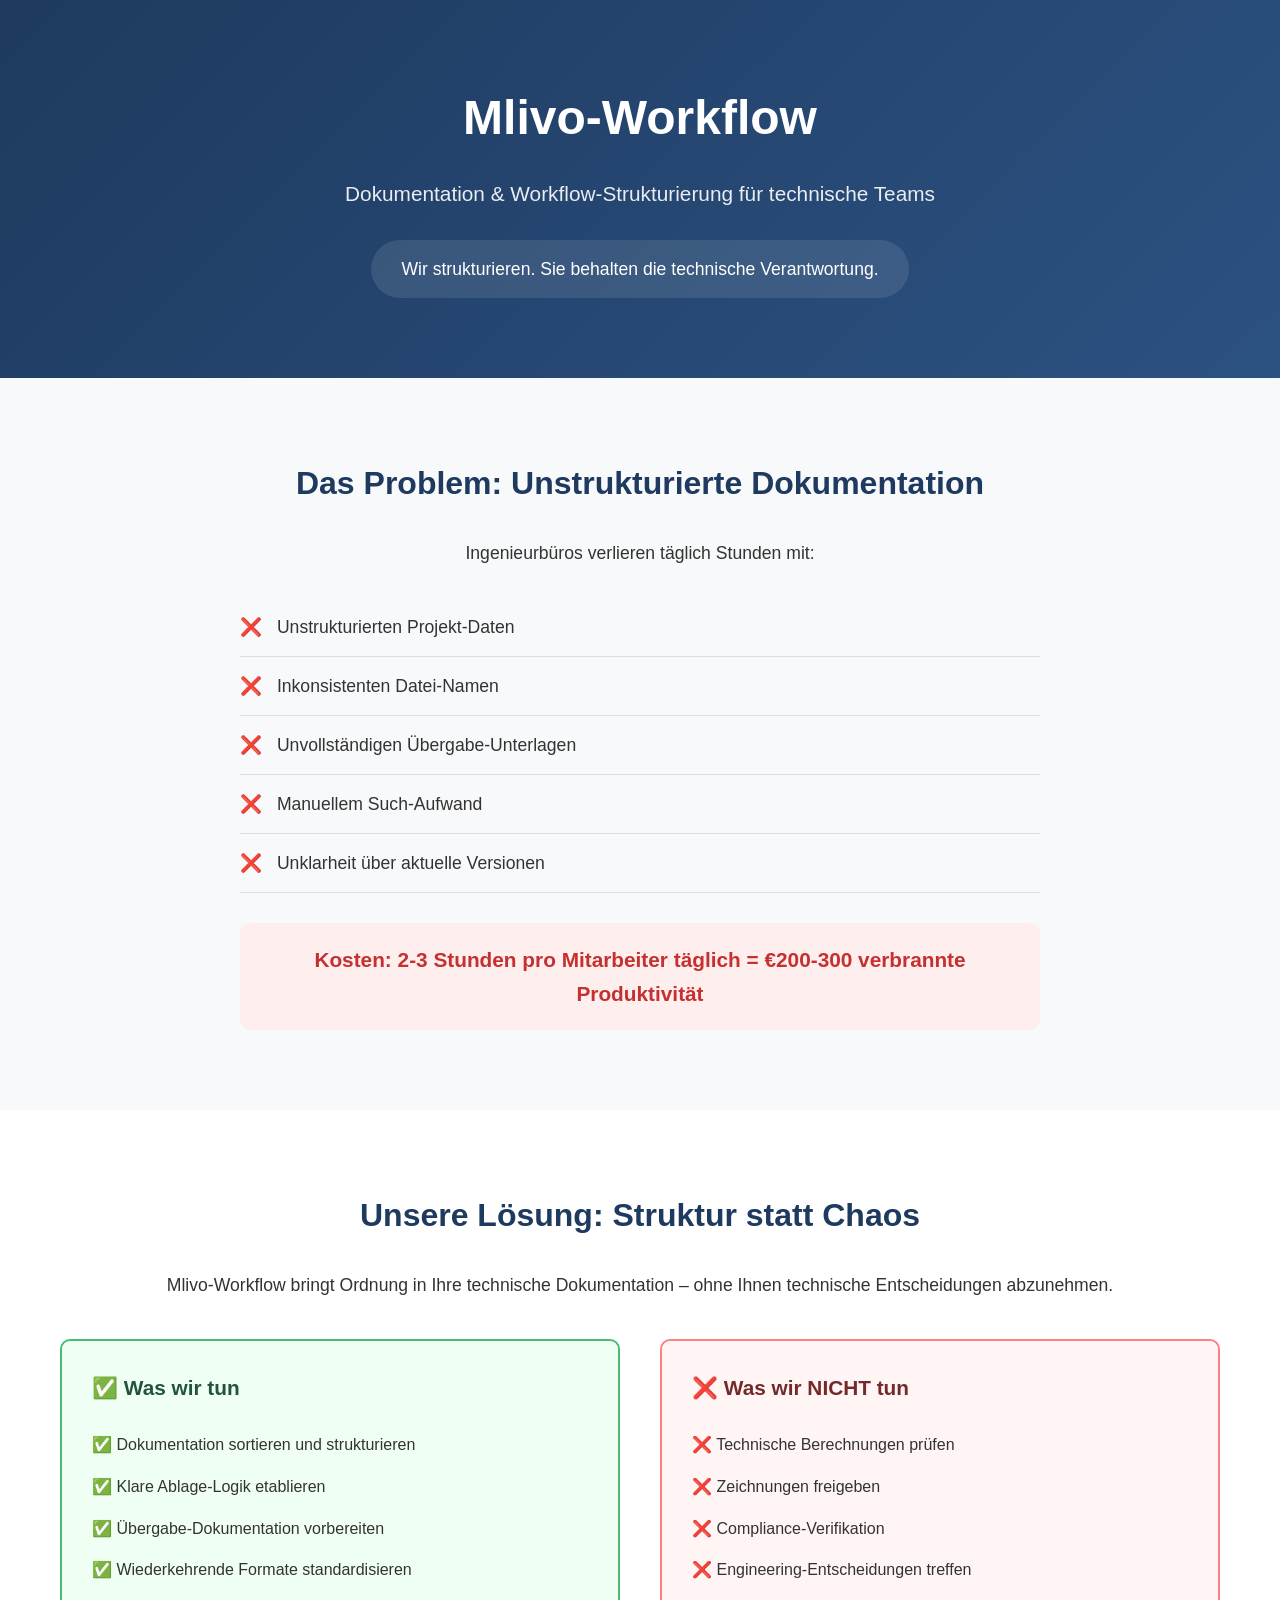
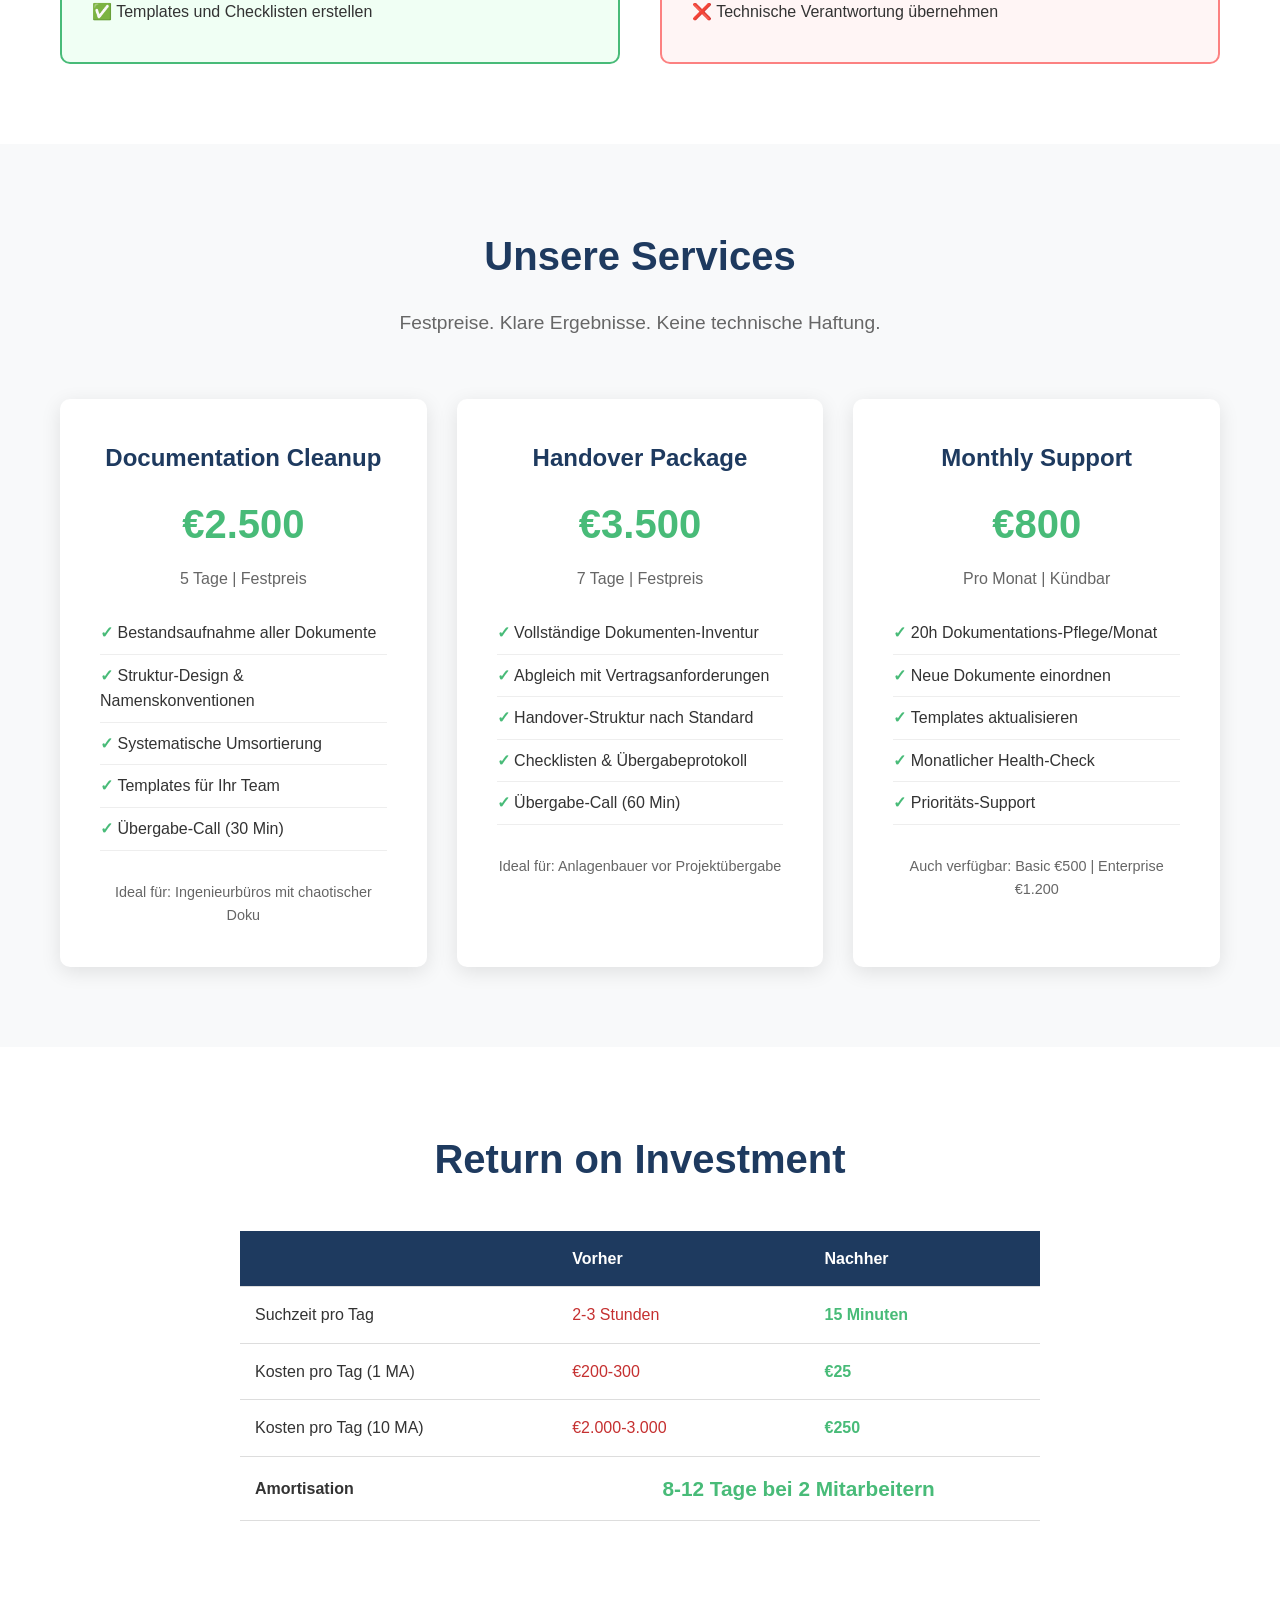
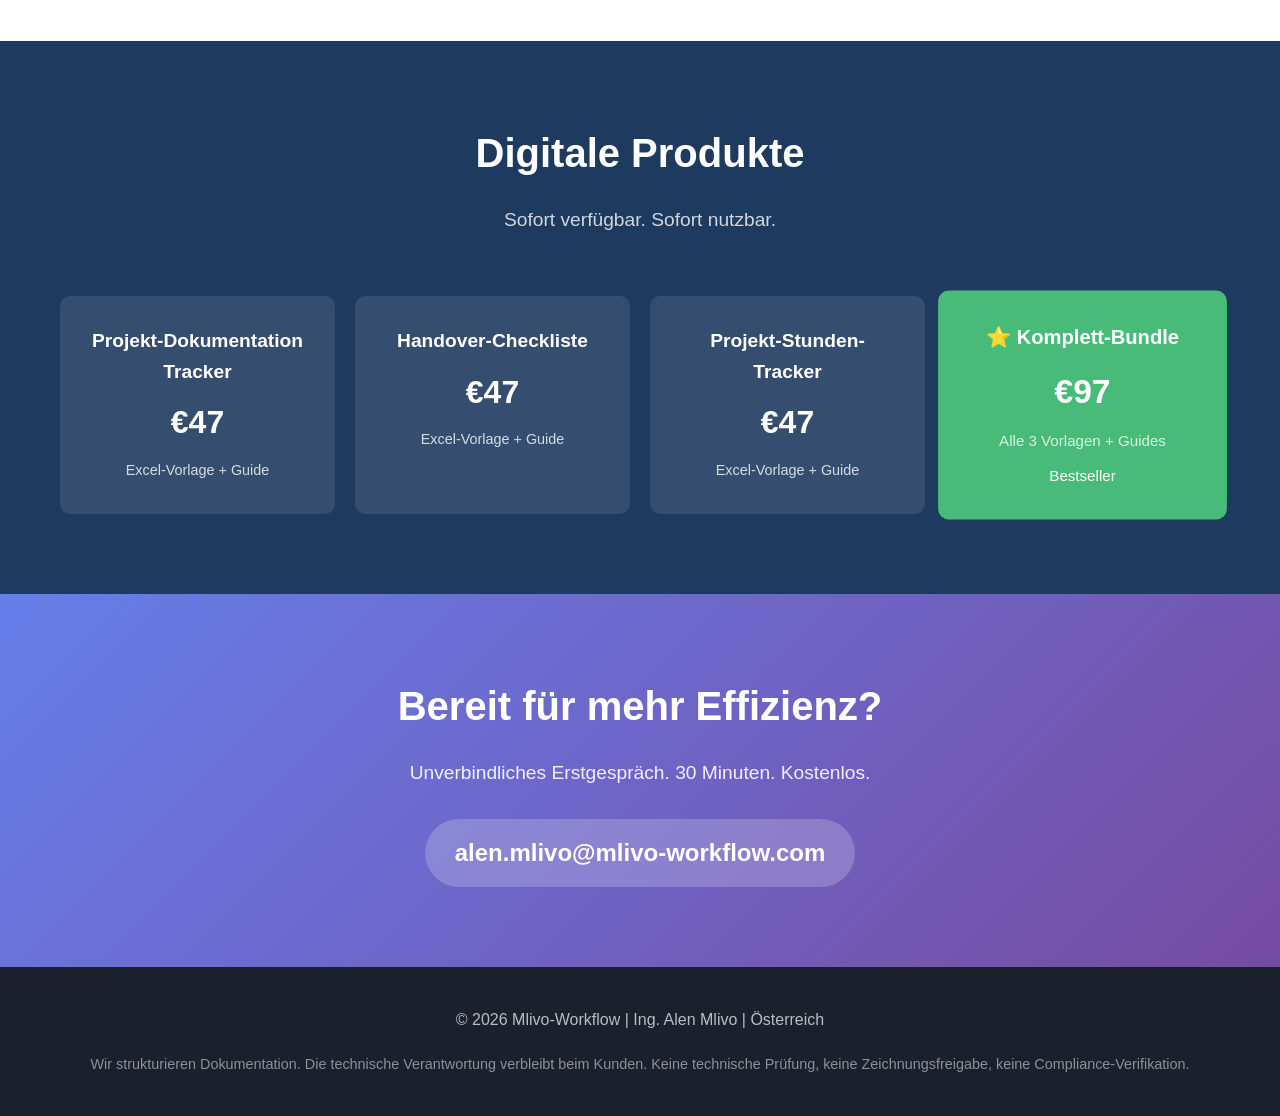
==== index.html @ 6673369b "Neue Website mit korrekter Positionierung - Dokumentation & Workflow-Strukturierung" ====
<!DOCTYPE html>
<html lang="de">
<head>
    <meta charset="UTF-8">
    <meta name="viewport" content="width=device-width, initial-scale=1.0">
    <title>Mlivo-Workflow | Dokumentation & Workflow-Strukturierung für technische Teams</title>
    <meta name="description" content="Wir bringen Ordnung in unstrukturierte Engineering-Prozesse. Dokumentation Cleanup, Handover Packages, Monthly Support. Festpreise, keine technische Haftung.">
    <style>
        * { margin: 0; padding: 0; box-sizing: border-box; }
        body { font-family: 'Segoe UI', Tahoma, Geneva, Verdana, sans-serif; line-height: 1.6; color: #333; }
        .container { max-width: 1200px; margin: 0 auto; padding: 0 20px; }
        
        /* Header */
        header { background: linear-gradient(135deg, #1e3a5f 0%, #2c5282 100%); color: white; padding: 80px 0; text-align: center; }
        header h1 { font-size: 3rem; margin-bottom: 20px; }
        header .subtitle { font-size: 1.3rem; opacity: 0.9; margin-bottom: 30px; }
        header .tagline { font-size: 1.1rem; background: rgba(255,255,255,0.1); display: inline-block; padding: 15px 30px; border-radius: 50px; }
        
        /* Sections */
        section { padding: 80px 0; }
        .section-title { font-size: 2.5rem; text-align: center; margin-bottom: 20px; color: #1e3a5f; }
        .section-subtitle { text-align: center; font-size: 1.2rem; color: #666; margin-bottom: 60px; }
        
        /* Problem */
        .problem { background: #f8f9fa; }
        .problem-content { max-width: 800px; margin: 0 auto; }
        .problem h2 { font-size: 2rem; color: #1e3a5f; margin-bottom: 30px; text-align: center; }
        .problem ul { list-style: none; margin: 30px 0; }
        .problem li { padding: 15px 0; border-bottom: 1px solid #ddd; font-size: 1.1rem; }
        .problem li:before { content: "❌ "; margin-right: 10px; }
        .problem .cost { background: #fee; padding: 20px; border-radius: 10px; margin-top: 30px; text-align: center; }
        .problem .cost strong { color: #c53030; font-size: 1.3rem; }
        
        /* Solution */
        .solution { background: white; }
        .solution h2 { font-size: 2rem; color: #1e3a5f; margin-bottom: 30px; text-align: center; }
        .solution-grid { display: grid; grid-template-columns: repeat(2, 1fr); gap: 40px; margin-top: 40px; }
        .solution-box { padding: 30px; border-radius: 10px; }
        .solution-do { background: #f0fff4; border: 2px solid #48bb78; }
        .solution-dont { background: #fff5f5; border: 2px solid #fc8181; }
        .solution-box h3 { margin-bottom: 20px; font-size: 1.3rem; }
        .solution-do h3 { color: #22543d; }
        .solution-dont h3 { color: #742a2a; }
        .solution-box ul { list-style: none; }
        .solution-box li { padding: 8px 0; }
        .solution-do li:before { content: "✅ "; }
        .solution-dont li:before { content: "❌ "; }
        
        /* Services */
        .services { background: #f8f9fa; }
        .services-grid { display: grid; grid-template-columns: repeat(3, 1fr); gap: 30px; }
        .service-card { background: white; padding: 40px; border-radius: 10px; box-shadow: 0 5px 20px rgba(0,0,0,0.1); text-align: center; }
        .service-card h3 { font-size: 1.5rem; color: #1e3a5f; margin-bottom: 15px; }
        .service-card .price { font-size: 2.5rem; font-weight: bold; color: #48bb78; margin-bottom: 10px; }
        .service-card .duration { color: #666; margin-bottom: 20px; }
        .service-card ul { list-style: none; text-align: left; margin-bottom: 30px; }
        .service-card li { padding: 8px 0; border-bottom: 1px solid #eee; }
        .service-card li:before { content: "✓ "; color: #48bb78; font-weight: bold; }
        
        /* Products */
        .products { background: #1e3a5f; color: white; }
        .products .section-title { color: white; }
        .products .section-subtitle { color: rgba(255,255,255,0.8); }
        .products-grid { display: grid; grid-template-columns: repeat(4, 1fr); gap: 20px; }
        .product-card { background: rgba(255,255,255,0.1); padding: 30px; border-radius: 10px; text-align: center; }
        .product-card h3 { font-size: 1.2rem; margin-bottom: 10px; }
        .product-card .price { font-size: 2rem; font-weight: bold; margin-bottom: 10px; }
        .product-card .format { font-size: 0.9rem; opacity: 0.8; }
        .product-highlight { background: #48bb78; transform: scale(1.05); }
        
        /* ROI */
        .roi { background: white; }
        .roi-content { max-width: 800px; margin: 0 auto; text-align: center; }
        .roi-table { width: 100%; margin: 40px 0; border-collapse: collapse; }
        .roi-table th, .roi-table td { padding: 15px; text-align: left; border-bottom: 1px solid #ddd; }
        .roi-table th { background: #1e3a5f; color: white; }
        .roi-table .before { color: #c53030; }
        .roi-table .after { color: #48bb78; font-weight: bold; }
        
        /* Contact */
        .contact { background: linear-gradient(135deg, #667eea 0%, #764ba2 100%); color: white; text-align: center; }
        .contact h2 { font-size: 2.5rem; margin-bottom: 20px; }
        .contact p { font-size: 1.2rem; margin-bottom: 30px; opacity: 0.9; }
        .contact .email { font-size: 1.5rem; font-weight: bold; background: rgba(255,255,255,0.2); display: inline-block; padding: 15px 30px; border-radius: 50px; }
        
        /* Footer */
        footer { background: #1a202c; color: white; padding: 40px 0; text-align: center; }
        footer p { opacity: 0.7; }
        footer .disclaimer { margin-top: 20px; font-size: 0.9rem; opacity: 0.5; }
        
        /* Responsive */
        @media (max-width: 768px) {
            .services-grid, .products-grid { grid-template-columns: 1fr; }
            .solution-grid { grid-template-columns: 1fr; }
            header h1 { font-size: 2rem; }
        }
    </style>
</head>
<body>
    <!-- Header -->
    <header>
        <div class="container">
            <h1>Mlivo-Workflow</h1>
            <p class="subtitle">Dokumentation & Workflow-Strukturierung für technische Teams</p>
            <p class="tagline">Wir strukturieren. Sie behalten die technische Verantwortung.</p>
        </div>
    </header>

    <!-- Problem -->
    <section class="problem">
        <div class="container">
            <div class="problem-content">
                <h2>Das Problem: Unstrukturierte Dokumentation</h2>
                <p style="text-align: center; font-size: 1.1rem; margin-bottom: 30px;">
                    Ingenieurbüros verlieren täglich Stunden mit:
                </p>
                <ul>
                    <li>Unstrukturierten Projekt-Daten</li>
                    <li>Inkonsistenten Datei-Namen</li>
                    <li>Unvollständigen Übergabe-Unterlagen</li>
                    <li>Manuellem Such-Aufwand</li>
                    <li>Unklarheit über aktuelle Versionen</li>
                </ul>
                <div class="cost">
                    <strong>Kosten: 2-3 Stunden pro Mitarbeiter täglich = €200-300 verbrannte Produktivität</strong>
                </div>
            </div>
        </div>
    </section>

    <!-- Solution -->
    <section class="solution">
        <div class="container">
            <h2>Unsere Lösung: Struktur statt Chaos</h2>
            <p style="text-align: center; font-size: 1.1rem; margin-bottom: 30px;">
                Mlivo-Workflow bringt Ordnung in Ihre technische Dokumentation – ohne Ihnen technische Entscheidungen abzunehmen.
            </p>
            <div class="solution-grid">
                <div class="solution-box solution-do">
                    <h3>✅ Was wir tun</h3>
                    <ul>
                        <li>Dokumentation sortieren und strukturieren</li>
                        <li>Klare Ablage-Logik etablieren</li>
                        <li>Übergabe-Dokumentation vorbereiten</li>
                        <li>Wiederkehrende Formate standardisieren</li>
                        <li>Templates und Checklisten erstellen</li>
                    </ul>
                </div>
                <div class="solution-box solution-dont">
                    <h3>❌ Was wir NICHT tun</h3>
                    <ul>
                        <li>Technische Berechnungen prüfen</li>
                        <li>Zeichnungen freigeben</li>
                        <li>Compliance-Verifikation</li>
                        <li>Engineering-Entscheidungen treffen</li>
                        <li>Technische Verantwortung übernehmen</li>
                    </ul>
                </div>
            </div>
        </div>
    </section>

    <!-- Services -->
    <section class="services">
        <div class="container">
            <h2 class="section-title">Unsere Services</h2>
            <p class="section-subtitle">Festpreise. Klare Ergebnisse. Keine technische Haftung.</p>
            
            <div class="services-grid">
                <div class="service-card">
                    <h3>Documentation Cleanup</h3>
                    <div class="price">€2.500</div>
                    <div class="duration">5 Tage | Festpreis</div>
                    <ul>
                        <li>Bestandsaufnahme aller Dokumente</li>
                        <li>Struktur-Design & Namenskonventionen</li>
                        <li>Systematische Umsortierung</li>
                        <li>Templates für Ihr Team</li>
                        <li>Übergabe-Call (30 Min)</li>
                    </ul>
                    <p style="margin-top: 20px; color: #666; font-size: 0.9rem;">
                        Ideal für: Ingenieurbüros mit chaotischer Doku
                    </p>
                </div>
                
                <div class="service-card">
                    <h3>Handover Package</h3>
                    <div class="price">€3.500</div>
                    <div class="duration">7 Tage | Festpreis</div>
                    <ul>
                        <li>Vollständige Dokumenten-Inventur</li>
                        <li>Abgleich mit Vertragsanforderungen</li>
                        <li>Handover-Struktur nach Standard</li>
                        <li>Checklisten & Übergabeprotokoll</li>
                        <li>Übergabe-Call (60 Min)</li>
                    </ul>
                    <p style="margin-top: 20px; color: #666; font-size: 0.9rem;">
                        Ideal für: Anlagenbauer vor Projektübergabe
                    </p>
                </div>
                
                <div class="service-card">
                    <h3>Monthly Support</h3>
                    <div class="price">€800</div>
                    <div class="duration">Pro Monat | Kündbar</div>
                    <ul>
                        <li>20h Dokumentations-Pflege/Monat</li>
                        <li>Neue Dokumente einordnen</li>
                        <li>Templates aktualisieren</li>
                        <li>Monatlicher Health-Check</li>
                        <li>Prioritäts-Support</li>
                    </ul>
                    <p style="margin-top: 20px; color: #666; font-size: 0.9rem;">
                        Auch verfügbar: Basic €500 | Enterprise €1.200
                    </p>
                </div>
            </div>
        </div>
    </section>

    <!-- ROI -->
    <section class="roi">
        <div class="container">
            <div class="roi-content">
                <h2 class="section-title">Return on Investment</h2>
                <table class="roi-table">
                    <tr>
                        <th></th>
                        <th>Vorher</th>
                        <th>Nachher</th>
                    </tr>
                    <tr>
                        <td>Suchzeit pro Tag</td>
                        <td class="before">2-3 Stunden</td>
                        <td class="after">15 Minuten</td>
                    </tr>
                    <tr>
                        <td>Kosten pro Tag (1 MA)</td>
                        <td class="before">€200-300</td>
                        <td class="after">€25</td>
                    </tr>
                    <tr>
                        <td>Kosten pro Tag (10 MA)</td>
                        <td class="before">€2.000-3.000</td>
                        <td class="after">€250</td>
                    </tr>
                    <tr>
                        <td><strong>Amortisation</strong></td>
                        <td colspan="2" style="text-align: center; font-size: 1.3rem; color: #48bb78; font-weight: bold;">8-12 Tage bei 2 Mitarbeitern</td>
                    </tr>
                </table>
            </div>
        </div>
    </section>

    <!-- Products -->
    <section class="products">
        <div class="container">
            <h2 class="section-title">Digitale Produkte</h2>
            <p class="section-subtitle">Sofort verfügbar. Sofort nutzbar.</p>
            
            <div class="products-grid">
                <div class="product-card">
                    <h3>Projekt-Dokumentation Tracker</h3>
                    <div class="price">€47</div>
                    <div class="format">Excel-Vorlage + Guide</div>
                </div>
                
                <div class="product-card">
                    <h3>Handover-Checkliste</h3>
                    <div class="price">€47</div>
                    <div class="format">Excel-Vorlage + Guide</div>
                </div>
                
                <div class="product-card">
                    <h3>Projekt-Stunden-Tracker</h3>
                    <div class="price">€47</div>
                    <div class="format">Excel-Vorlage + Guide</div>
                </div>
                
                <div class="product-card product-highlight">
                    <h3>⭐ Komplett-Bundle</h3>
                    <div class="price">€97</div>
                    <div class="format">Alle 3 Vorlagen + Guides</div>
                    <div style="margin-top: 10px; font-size: 0.9rem;">Bestseller</div>
                </div>
            </div>
        </div>
    </section>

    <!-- Contact -->
    <section class="contact">
        <div class="container">
            <h2>Bereit für mehr Effizienz?</h2>
            <p>Unverbindliches Erstgespräch. 30 Minuten. Kostenlos.</p>
            <div class="email">alen.mlivo@mlivo-workflow.com</div>
        </div>
    </section>

    <!-- Footer -->
    <footer>
        <div class="container">
            <p>&copy; 2026 Mlivo-Workflow | Ing. Alen Mlivo | Österreich</p>
            <p class="disclaimer">
                Wir strukturieren Dokumentation. Die technische Verantwortung verbleibt beim Kunden. 
                Keine technische Prüfung, keine Zeichnungsfreigabe, keine Compliance-Verifikation.
            </p>
        </div>
    </footer>
</body>
</html>
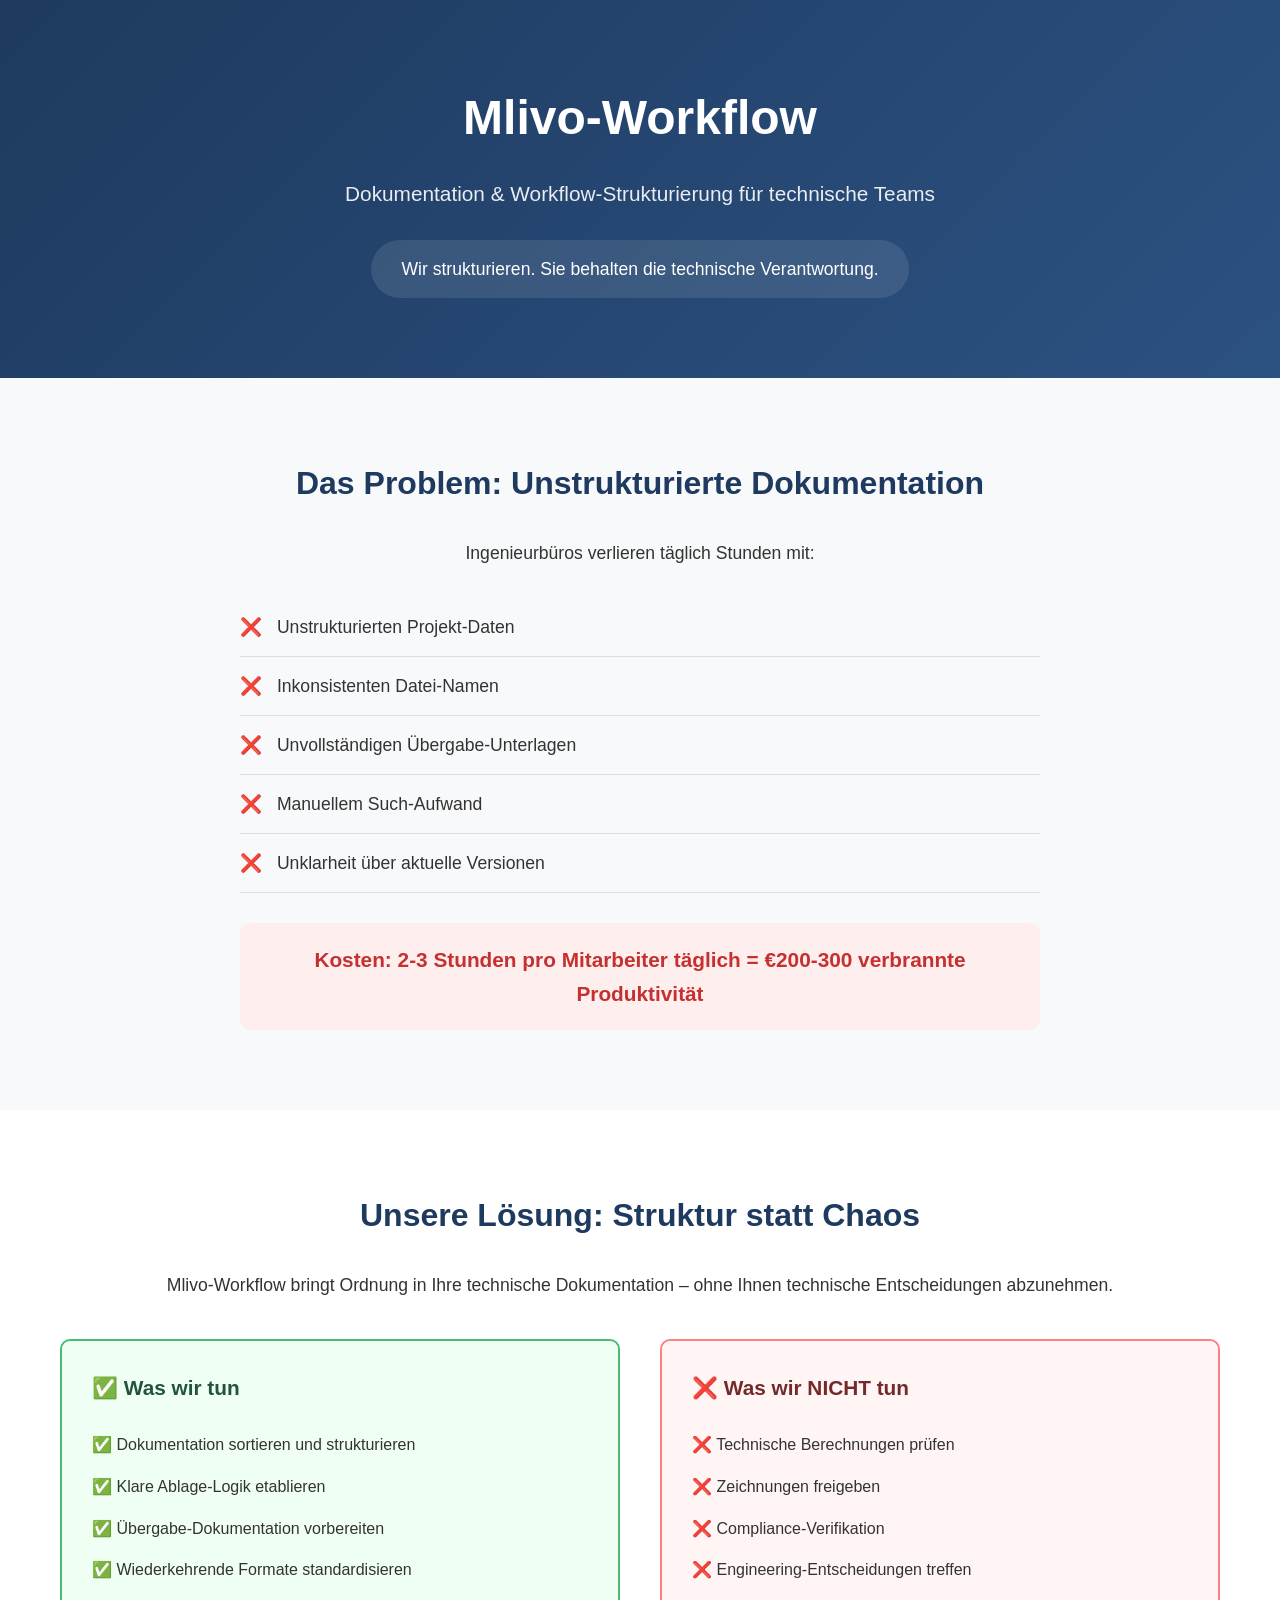
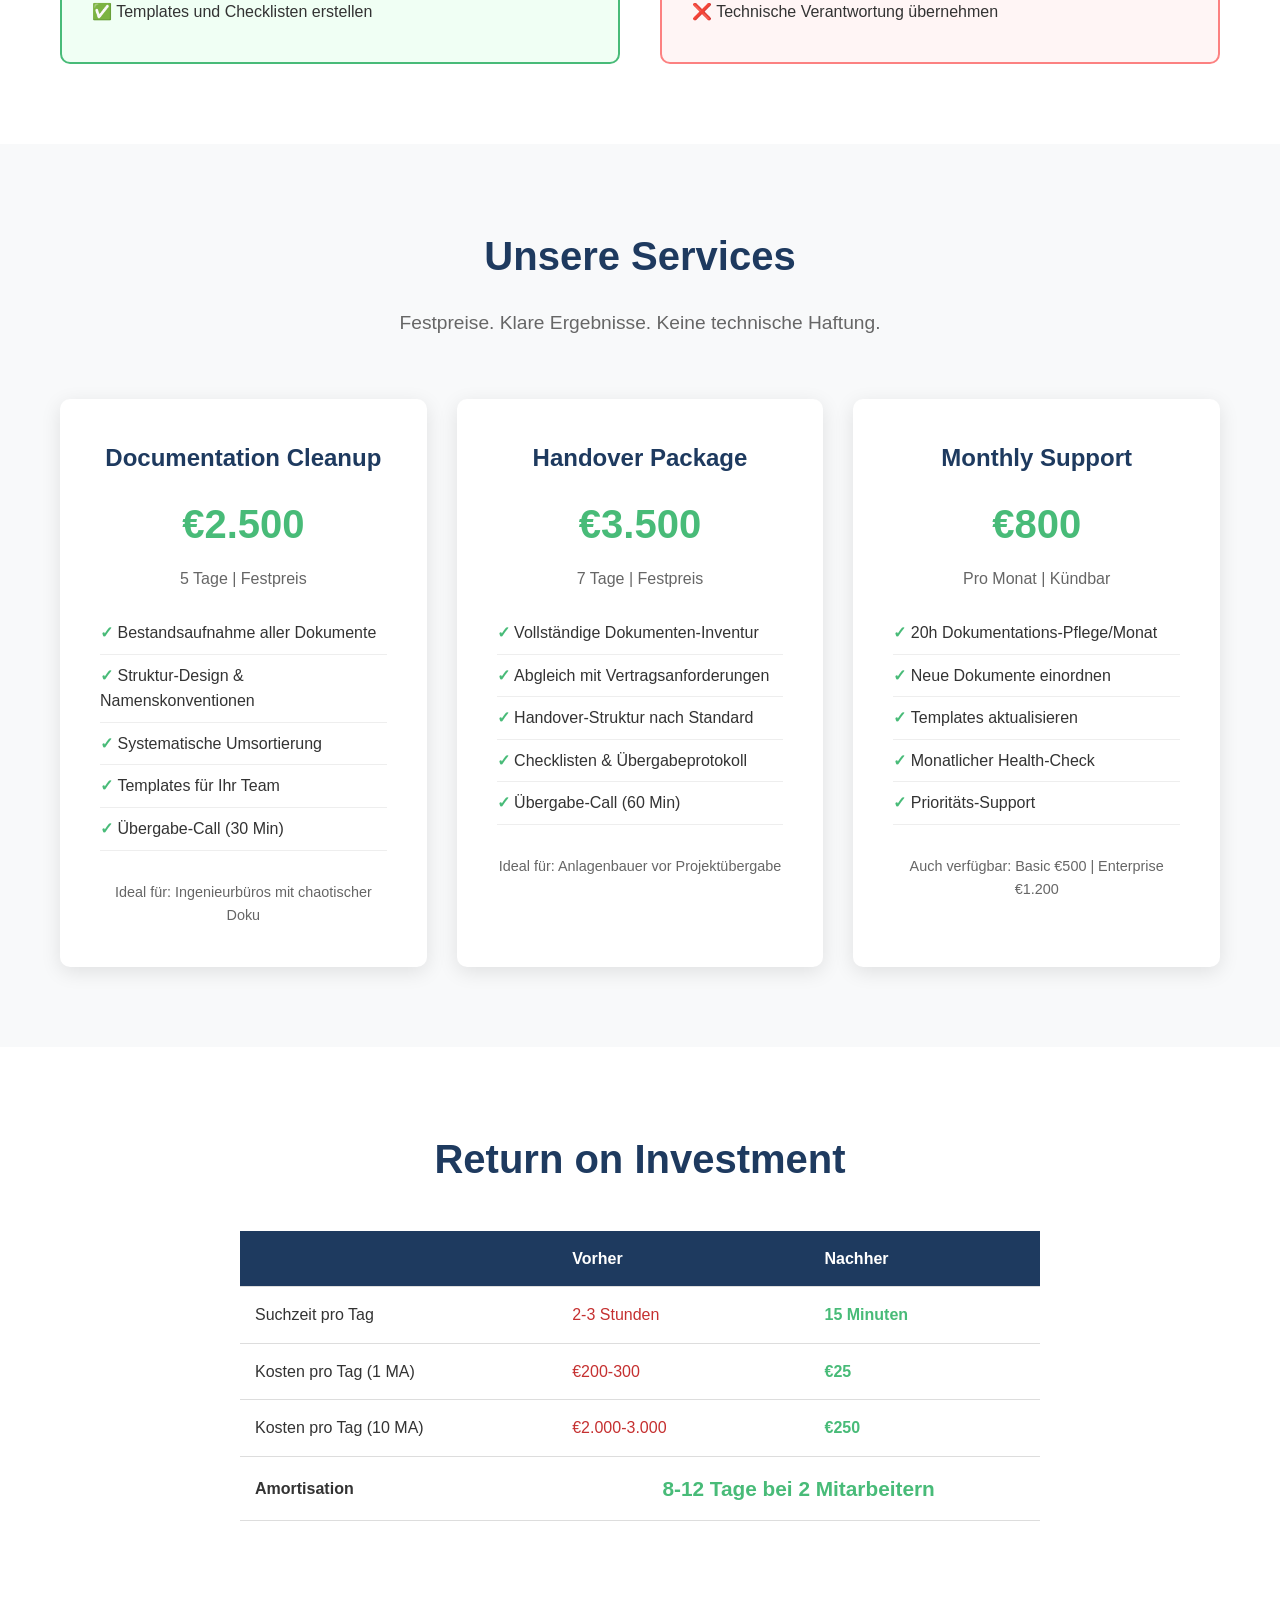
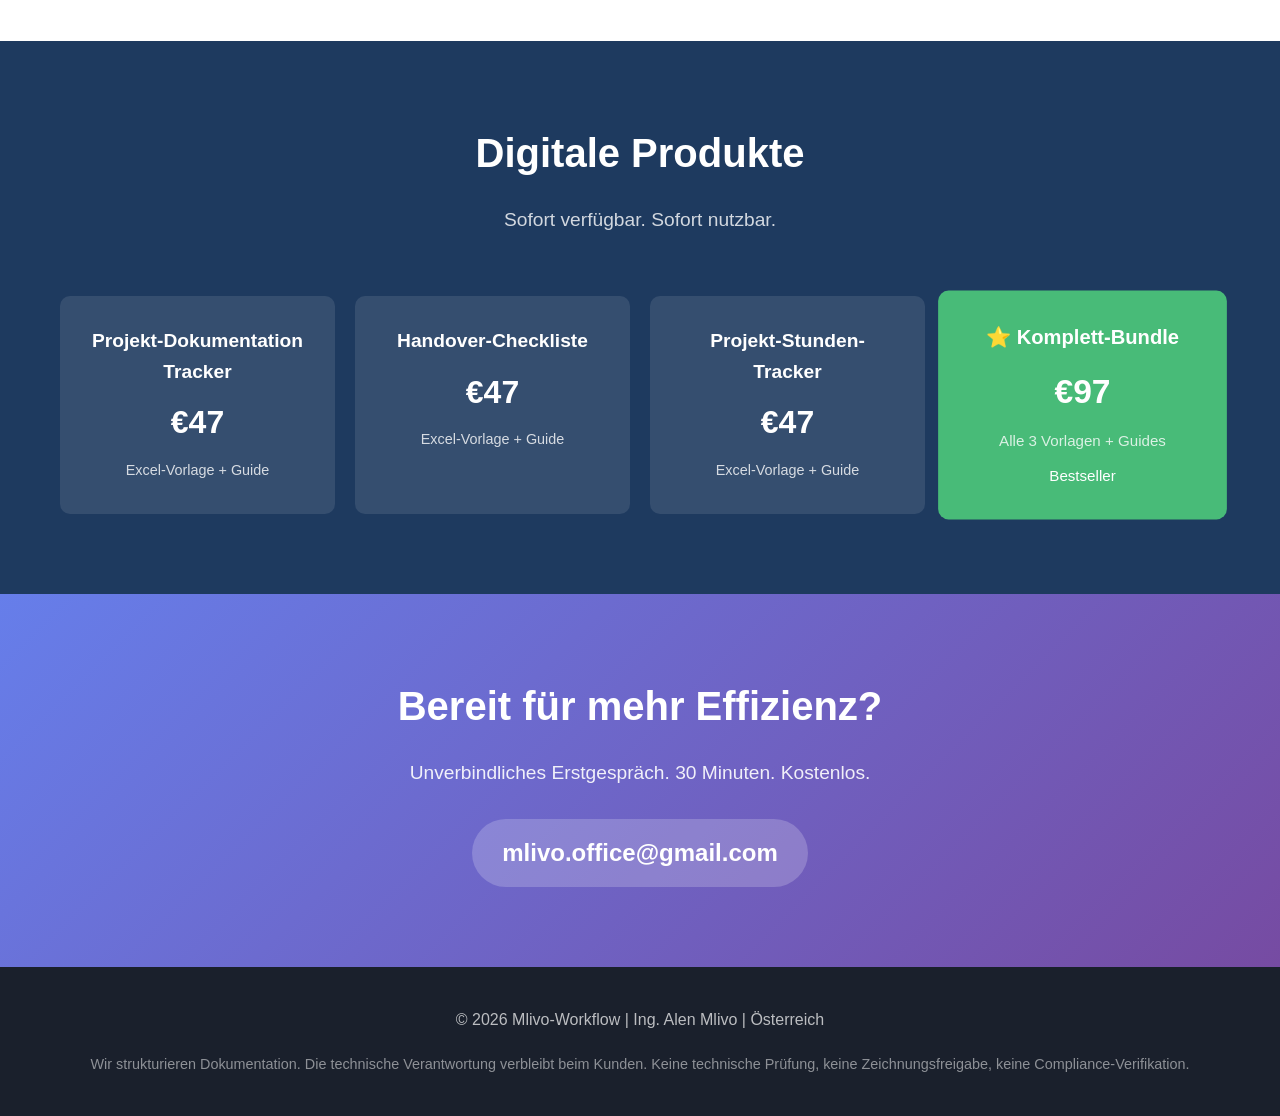
==== commit f1d17a08: "Update email to mlivo.office@gmail.com" ====
--- a/index.html
+++ b/index.html
@@ -293,7 +293,7 @@
         <div class="container">
             <h2>Bereit für mehr Effizienz?</h2>
             <p>Unverbindliches Erstgespräch. 30 Minuten. Kostenlos.</p>
-            <div class="email">alen.mlivo@mlivo-workflow.com</div>
+            <div class="email">mlivo.office@gmail.com</div>
         </div>
     </section>
 
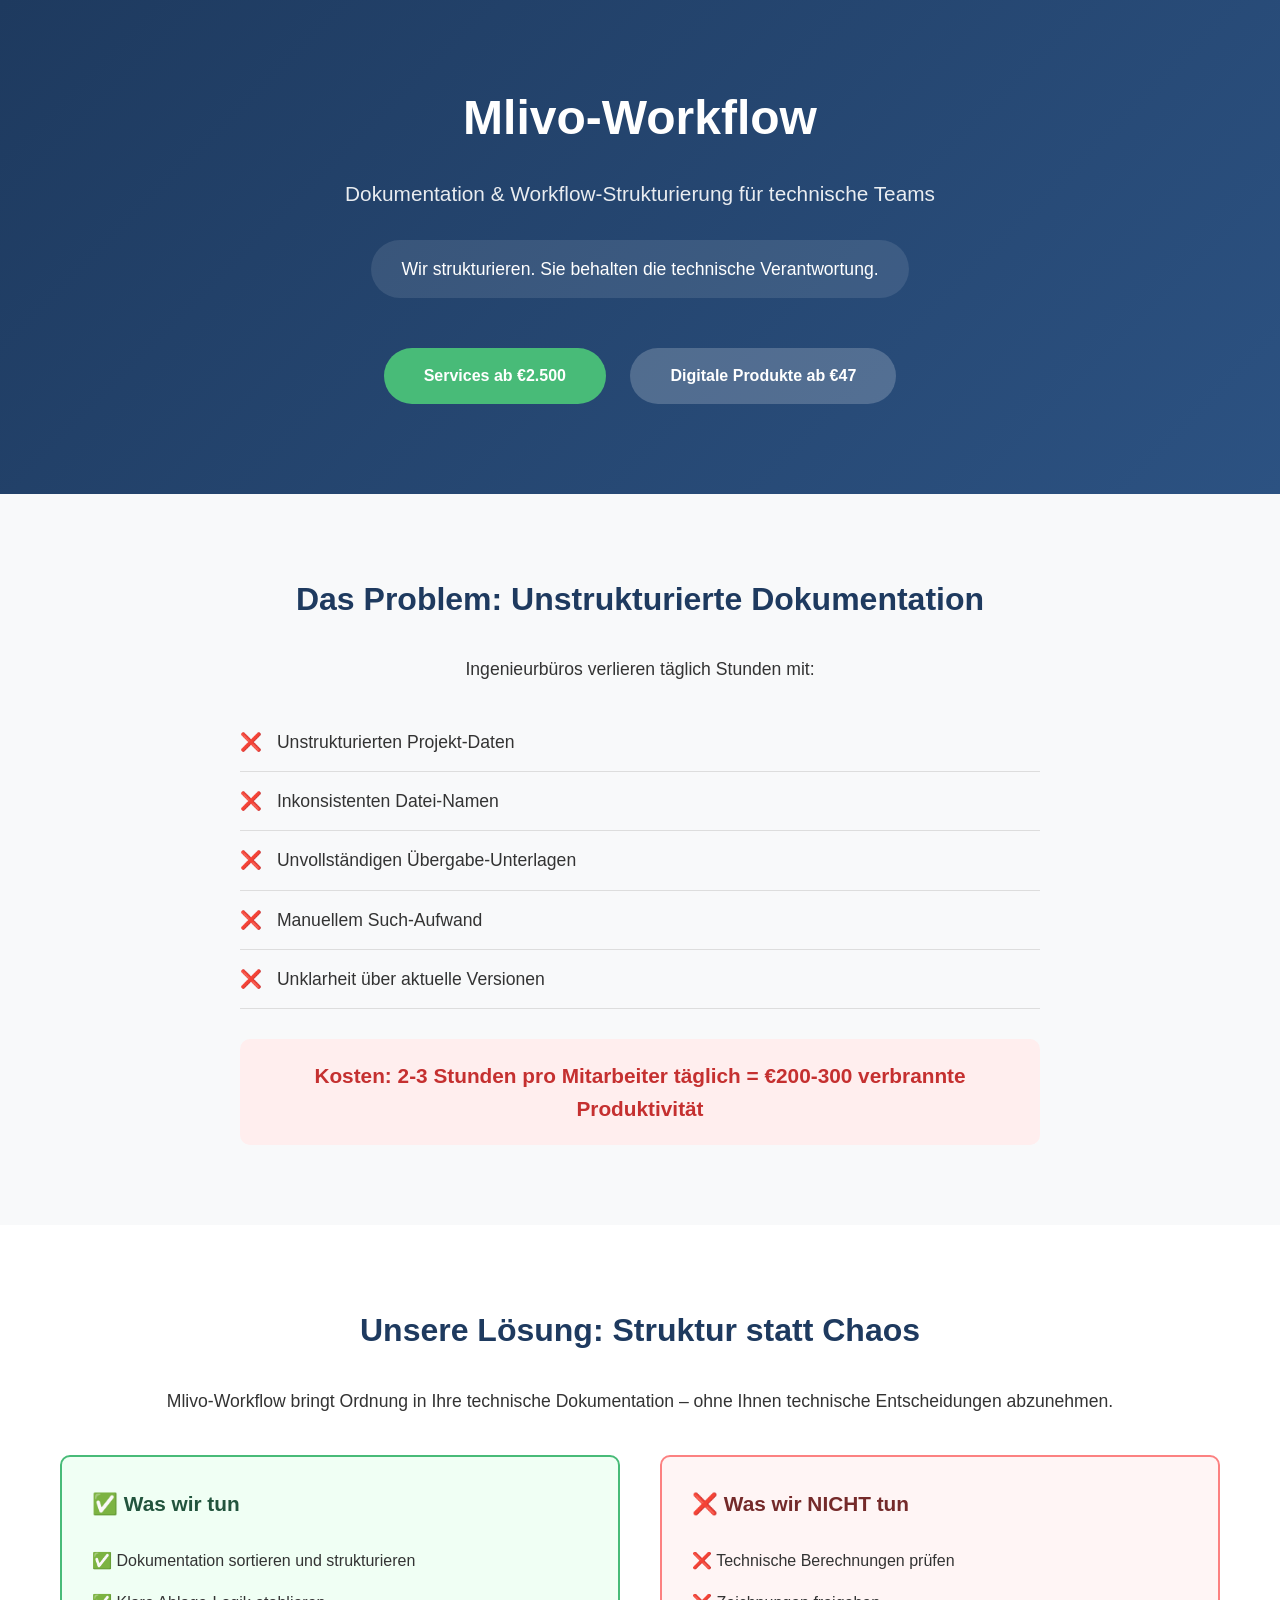
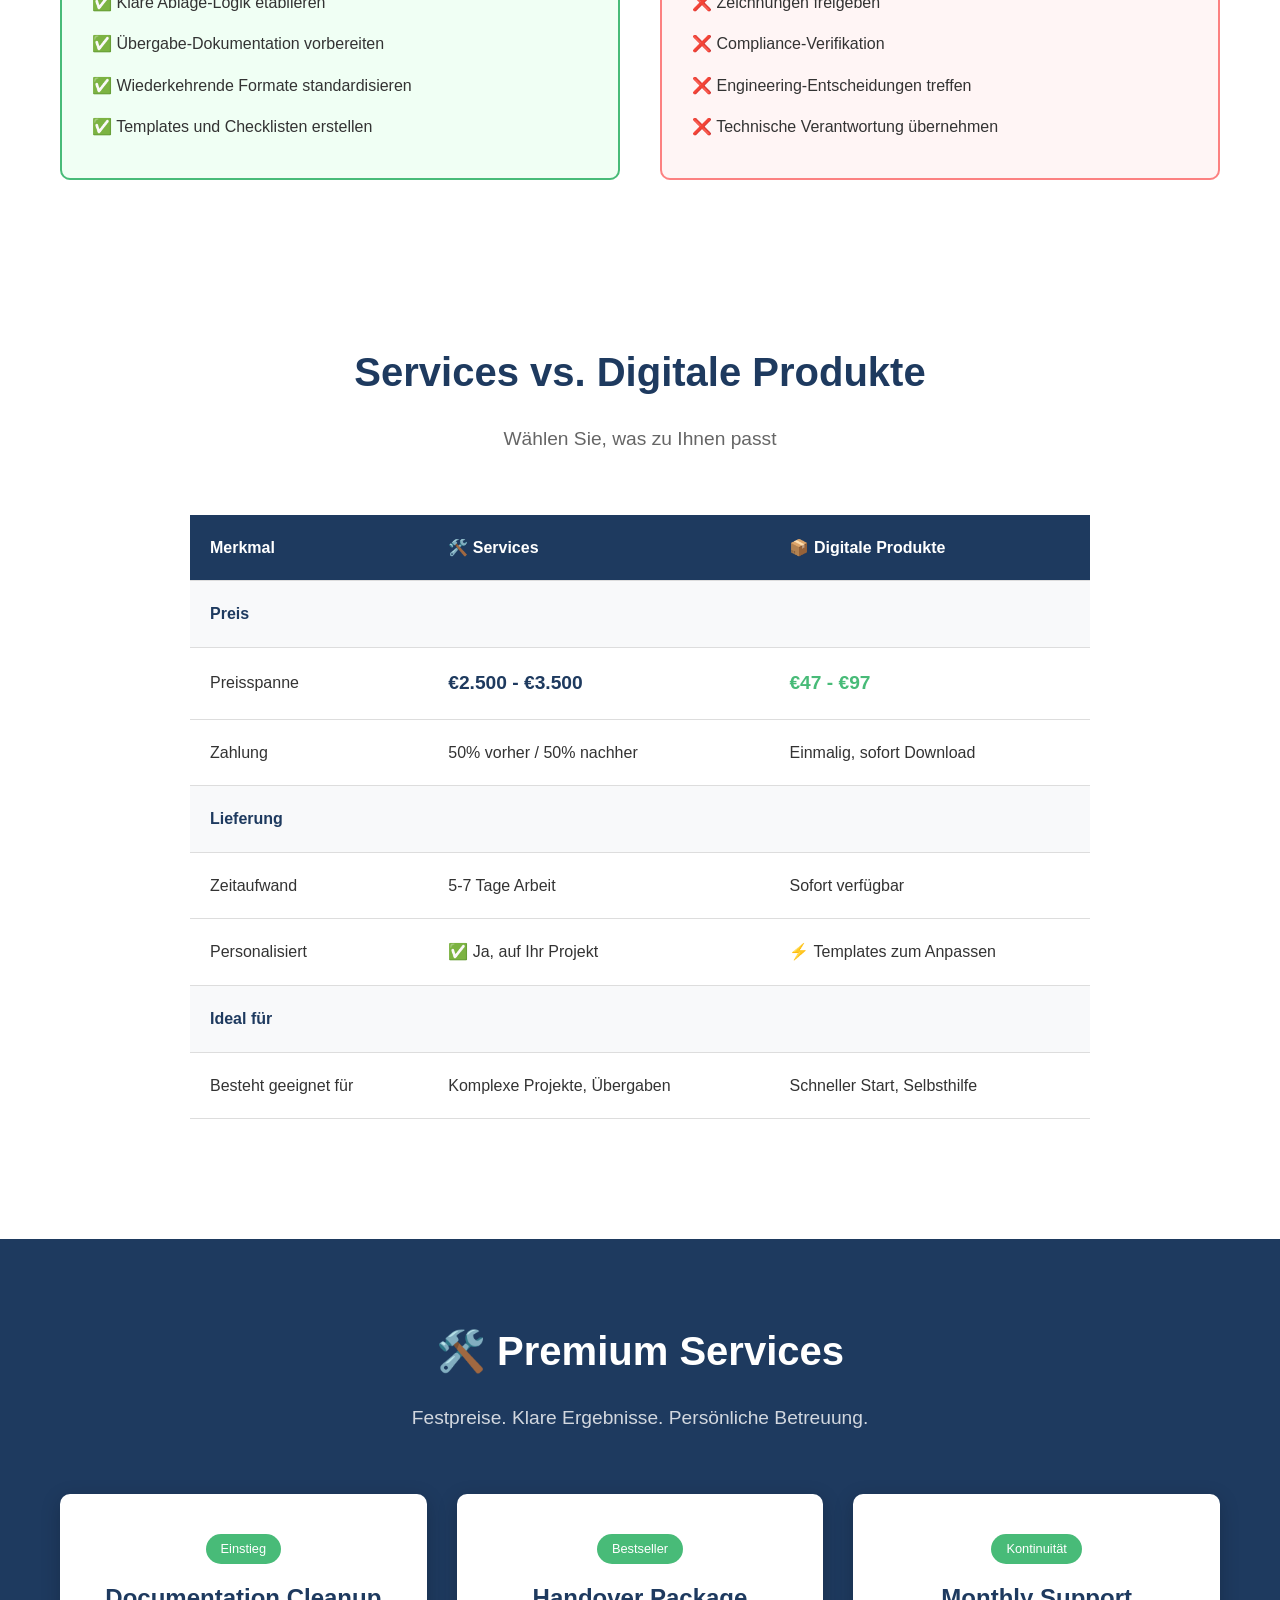
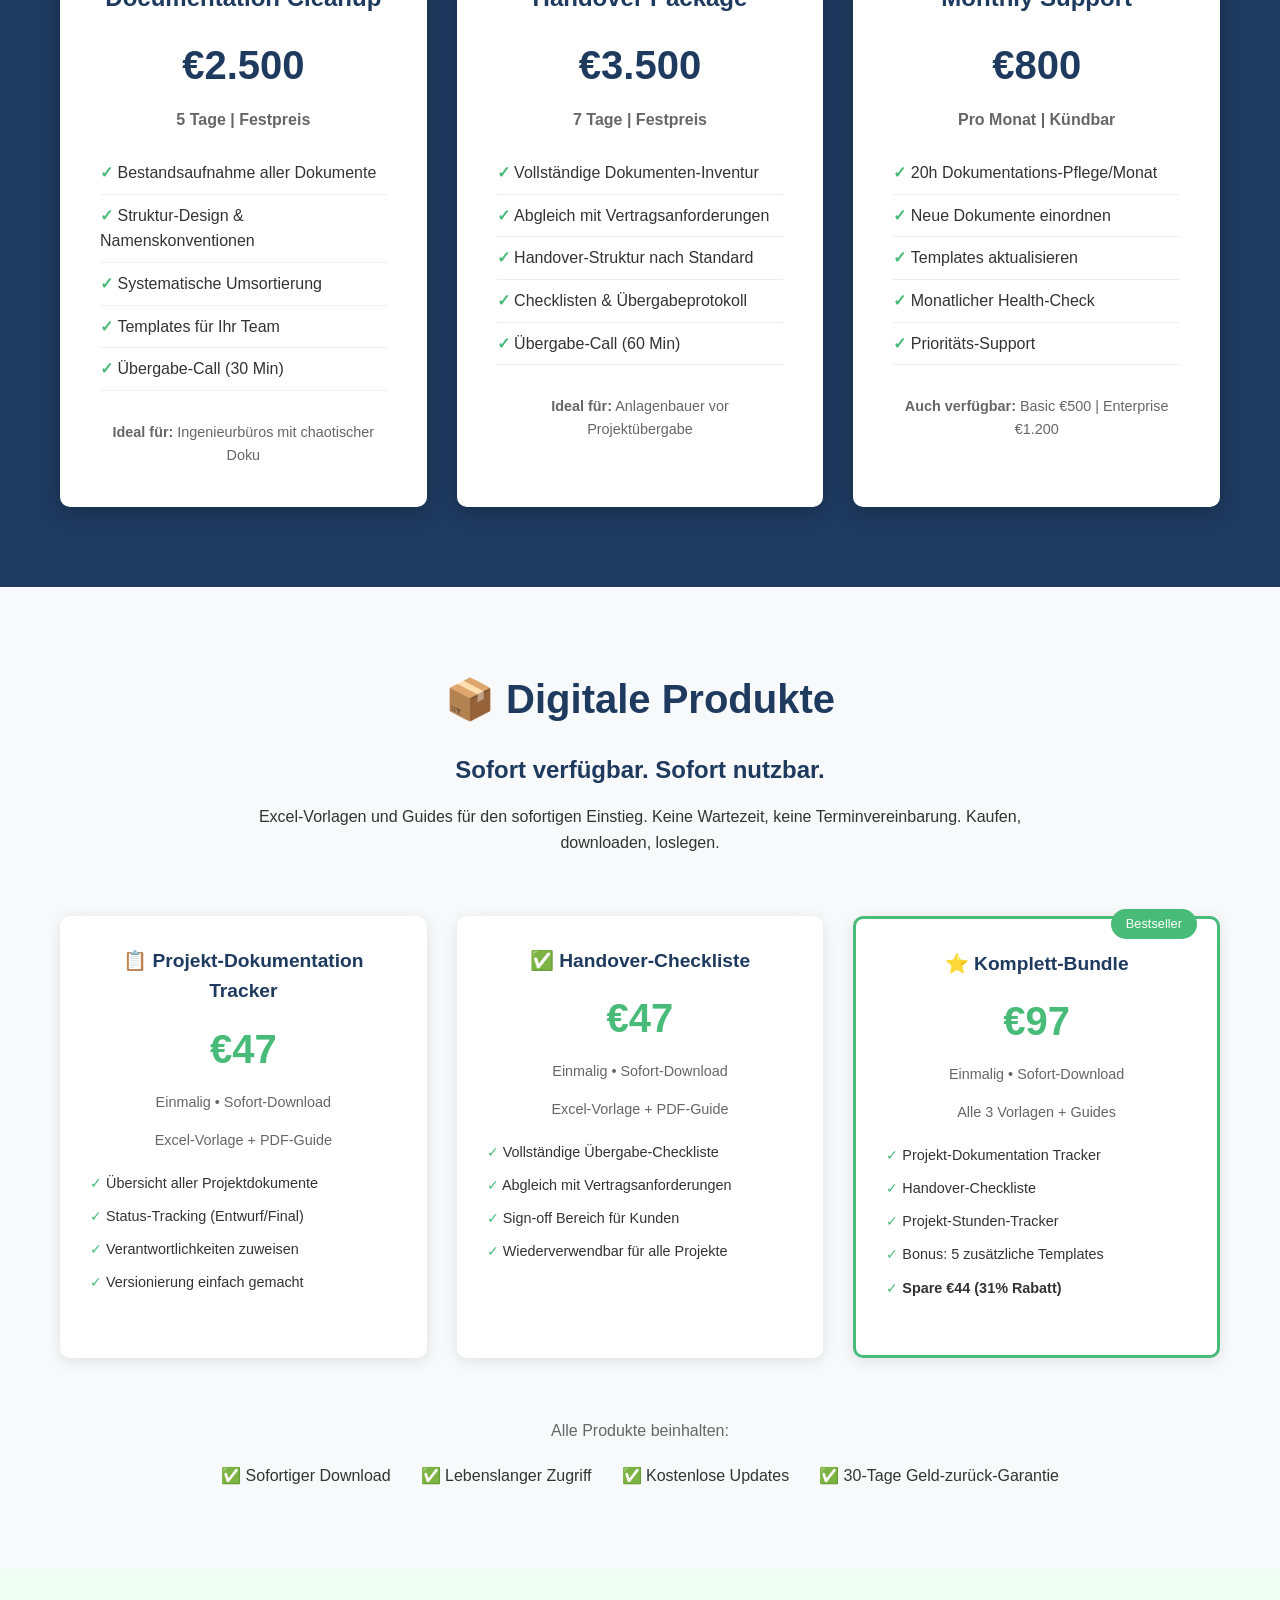
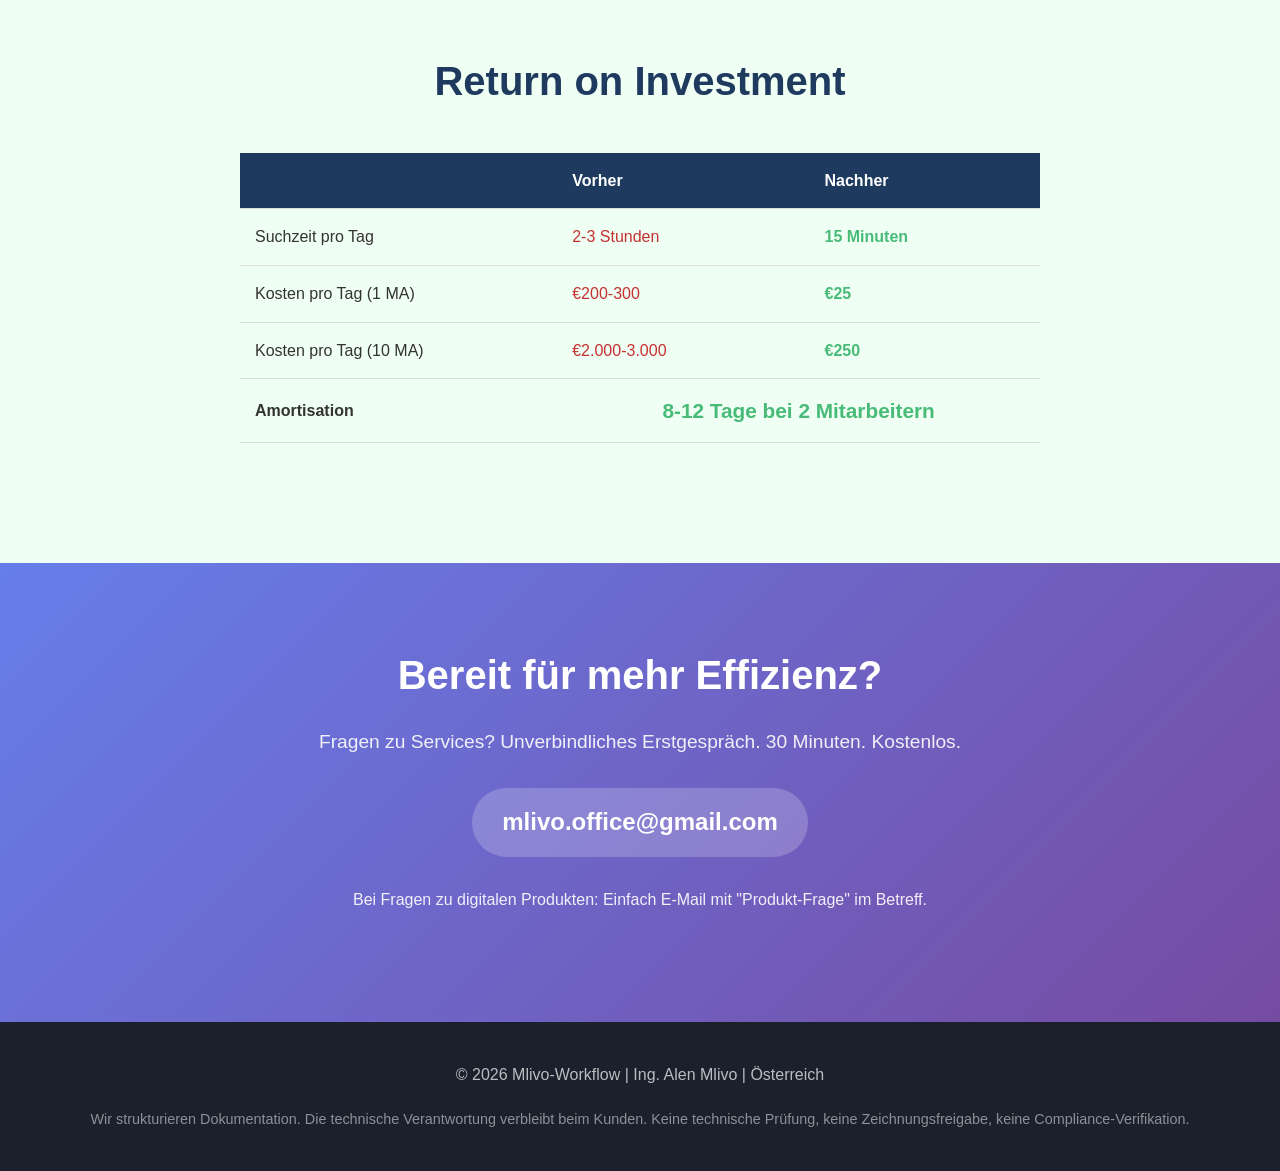
==== commit f568be07: "Update website: Clear separation between Services and Digital Products" ====
--- a/index.html
+++ b/index.html
@@ -4,7 +4,7 @@
     <meta charset="UTF-8">
     <meta name="viewport" content="width=device-width, initial-scale=1.0">
     <title>Mlivo-Workflow | Dokumentation & Workflow-Strukturierung für technische Teams</title>
-    <meta name="description" content="Wir bringen Ordnung in unstrukturierte Engineering-Prozesse. Dokumentation Cleanup, Handover Packages, Monthly Support. Festpreise, keine technische Haftung.">
+    <meta name="description" content="Wir bringen Ordnung in unstrukturierte Engineering-Prozesse. Festpreis-Services ab €2.500. Digitale Produkte ab €47.">
     <style>
         * { margin: 0; padding: 0; box-sizing: border-box; }
         body { font-family: 'Segoe UI', Tahoma, Geneva, Verdana, sans-serif; line-height: 1.6; color: #333; }
@@ -15,6 +15,10 @@
         header h1 { font-size: 3rem; margin-bottom: 20px; }
         header .subtitle { font-size: 1.3rem; opacity: 0.9; margin-bottom: 30px; }
         header .tagline { font-size: 1.1rem; background: rgba(255,255,255,0.1); display: inline-block; padding: 15px 30px; border-radius: 50px; }
+        header .cta-buttons { margin-top: 40px; }
+        header .cta-btn { display: inline-block; padding: 15px 40px; margin: 10px; border-radius: 50px; text-decoration: none; font-weight: bold; }
+        header .cta-primary { background: #48bb78; color: white; }
+        header .cta-secondary { background: rgba(255,255,255,0.2); color: white; }
         
         /* Sections */
         section { padding: 80px 0; }
@@ -46,30 +50,49 @@
         .solution-do li:before { content: "✅ "; }
         .solution-dont li:before { content: "❌ "; }
         
-        /* Services */
-        .services { background: #f8f9fa; }
+        /* Services - Premium */
+        .services-premium { background: #1e3a5f; color: white; }
+        .services-premium .section-title { color: white; }
+        .services-premium .section-subtitle { color: rgba(255,255,255,0.8); }
         .services-grid { display: grid; grid-template-columns: repeat(3, 1fr); gap: 30px; }
-        .service-card { background: white; padding: 40px; border-radius: 10px; box-shadow: 0 5px 20px rgba(0,0,0,0.1); text-align: center; }
+        .service-card { background: white; color: #333; padding: 40px; border-radius: 10px; box-shadow: 0 5px 20px rgba(0,0,0,0.2); text-align: center; }
         .service-card h3 { font-size: 1.5rem; color: #1e3a5f; margin-bottom: 15px; }
-        .service-card .price { font-size: 2.5rem; font-weight: bold; color: #48bb78; margin-bottom: 10px; }
-        .service-card .duration { color: #666; margin-bottom: 20px; }
+        .service-card .price { font-size: 2.5rem; font-weight: bold; color: #1e3a5f; margin-bottom: 10px; }
+        .service-card .duration { color: #666; margin-bottom: 20px; font-weight: bold; }
         .service-card ul { list-style: none; text-align: left; margin-bottom: 30px; }
         .service-card li { padding: 8px 0; border-bottom: 1px solid #eee; }
         .service-card li:before { content: "✓ "; color: #48bb78; font-weight: bold; }
-        
-        /* Products */
-        .products { background: #1e3a5f; color: white; }
-        .products .section-title { color: white; }
-        .products .section-subtitle { color: rgba(255,255,255,0.8); }
-        .products-grid { display: grid; grid-template-columns: repeat(4, 1fr); gap: 20px; }
-        .product-card { background: rgba(255,255,255,0.1); padding: 30px; border-radius: 10px; text-align: center; }
-        .product-card h3 { font-size: 1.2rem; margin-bottom: 10px; }
-        .product-card .price { font-size: 2rem; font-weight: bold; margin-bottom: 10px; }
-        .product-card .format { font-size: 0.9rem; opacity: 0.8; }
-        .product-highlight { background: #48bb78; transform: scale(1.05); }
+        .service-badge { display: inline-block; background: #48bb78; color: white; padding: 5px 15px; border-radius: 20px; font-size: 0.8rem; margin-bottom: 15px; }
+        
+        /* Products - Digital */
+        .products-digital { background: #f8f9fa; }
+        .products-intro { text-align: center; max-width: 800px; margin: 0 auto 60px; }
+        .products-intro h3 { font-size: 1.5rem; color: #1e3a5f; margin-bottom: 15px; }
+        .products-grid { display: grid; grid-template-columns: repeat(3, 1fr); gap: 30px; }
+        .product-card { background: white; padding: 30px; border-radius: 10px; box-shadow: 0 3px 15px rgba(0,0,0,0.1); text-align: center; transition: transform 0.3s; }
+        .product-card:hover { transform: translateY(-5px); }
+        .product-card h3 { font-size: 1.2rem; color: #1e3a5f; margin-bottom: 10px; }
+        .product-card .price { font-size: 2.5rem; font-weight: bold; color: #48bb78; margin-bottom: 10px; }
+        .product-card .price-note { font-size: 0.9rem; color: #666; margin-bottom: 15px; }
+        .product-card .format { font-size: 0.9rem; color: #666; margin-bottom: 15px; }
+        .product-card .features { list-style: none; text-align: left; font-size: 0.9rem; margin-bottom: 20px; }
+        .product-card .features li { padding: 5px 0; }
+        .product-card .features li:before { content: "✓ "; color: #48bb78; }
+        .product-highlight { border: 3px solid #48bb78; position: relative; }
+        .product-badge { position: absolute; top: -10px; right: 20px; background: #48bb78; color: white; padding: 5px 15px; border-radius: 20px; font-size: 0.8rem; }
+        .product-btn { display: inline-block; background: #1e3a5f; color: white; padding: 10px 25px; border-radius: 25px; text-decoration: none; font-size: 0.9rem; }
+        
+        /* Comparison */
+        .comparison { background: white; }
+        .comparison-table { width: 100%; max-width: 900px; margin: 40px auto; border-collapse: collapse; }
+        .comparison-table th, .comparison-table td { padding: 20px; text-align: left; border-bottom: 1px solid #ddd; }
+        .comparison-table th { background: #1e3a5f; color: white; }
+        .comparison-table .category { background: #f8f9fa; font-weight: bold; color: #1e3a5f; }
+        .comparison-table .price-service { color: #1e3a5f; font-weight: bold; font-size: 1.2rem; }
+        .comparison-table .price-product { color: #48bb78; font-weight: bold; font-size: 1.2rem; }
         
         /* ROI */
-        .roi { background: white; }
+        .roi { background: #f0fff4; }
         .roi-content { max-width: 800px; margin: 0 auto; text-align: center; }
         .roi-table { width: 100%; margin: 40px 0; border-collapse: collapse; }
         .roi-table th, .roi-table td { padding: 15px; text-align: left; border-bottom: 1px solid #ddd; }
@@ -93,6 +116,8 @@
             .services-grid, .products-grid { grid-template-columns: 1fr; }
             .solution-grid { grid-template-columns: 1fr; }
             header h1 { font-size: 2rem; }
+            .comparison-table { font-size: 0.9rem; }
+            .comparison-table th, .comparison-table td { padding: 10px; }
         }
     </style>
 </head>
@@ -103,6 +128,10 @@
             <h1>Mlivo-Workflow</h1>
             <p class="subtitle">Dokumentation & Workflow-Strukturierung für technische Teams</p>
             <p class="tagline">Wir strukturieren. Sie behalten die technische Verantwortung.</p>
+            <div class="cta-buttons">
+                <a href="#services" class="cta-btn cta-primary">Services ab €2.500</a>
+                <a href="#products" class="cta-btn cta-secondary">Digitale Produkte ab €47</a>
+            </div>
         </div>
     </header>
 
@@ -160,14 +189,65 @@
         </div>
     </section>
 
-    <!-- Services -->
-    <section class="services">
-        <div class="container">
-            <h2 class="section-title">Unsere Services</h2>
-            <p class="section-subtitle">Festpreise. Klare Ergebnisse. Keine technische Haftung.</p>
+    <!-- Comparison Table -->
+    <section class="comparison">
+        <div class="container">
+            <h2 class="section-title">Services vs. Digitale Produkte</h2>
+            <p class="section-subtitle">Wählen Sie, was zu Ihnen passt</p>
+            
+            <table class="comparison-table">
+                <tr>
+                    <th>Merkmal</th>
+                    <th>🛠️ Services</th>
+                    <th>📦 Digitale Produkte</th>
+                </tr>
+                <tr class="category">
+                    <td colspan="3">Preis</td>
+                </tr>
+                <tr>
+                    <td>Preisspanne</td>
+                    <td class="price-service">€2.500 - €3.500</td>
+                    <td class="price-product">€47 - €97</td>
+                </tr>
+                <tr>
+                    <td>Zahlung</td>
+                    <td>50% vorher / 50% nachher</td>
+                    <td>Einmalig, sofort Download</td>
+                </tr>
+                <tr class="category">
+                    <td colspan="3">Lieferung</td>
+                </tr>
+                <tr>
+                    <td>Zeitaufwand</td>
+                    <td>5-7 Tage Arbeit</td>
+                    <td>Sofort verfügbar</td>
+                </tr>
+                <tr>
+                    <td>Personalisiert</td>
+                    <td>✅ Ja, auf Ihr Projekt</td>
+                    <td>⚡ Templates zum Anpassen</td>
+                </tr>
+                <tr class="category">
+                    <td colspan="3">Ideal für</td>
+                </tr>
+                <tr>
+                    <td>Besteht geeignet für</td>
+                    <td>Komplexe Projekte, Übergaben</td>
+                    <td>Schneller Start, Selbsthilfe</td>
+                </tr>
+            </table>
+        </div>
+    </section>
+
+    <!-- Services - Premium -->
+    <section class="services-premium" id="services">
+        <div class="container">
+            <h2 class="section-title">🛠️ Premium Services</h2>
+            <p class="section-subtitle">Festpreise. Klare Ergebnisse. Persönliche Betreuung.</p>
             
             <div class="services-grid">
                 <div class="service-card">
+                    <div class="service-badge">Einstieg</div>
                     <h3>Documentation Cleanup</h3>
                     <div class="price">€2.500</div>
                     <div class="duration">5 Tage | Festpreis</div>
@@ -179,11 +259,12 @@
                         <li>Übergabe-Call (30 Min)</li>
                     </ul>
                     <p style="margin-top: 20px; color: #666; font-size: 0.9rem;">
-                        Ideal für: Ingenieurbüros mit chaotischer Doku
+                        <strong>Ideal für:</strong> Ingenieurbüros mit chaotischer Doku
                     </p>
                 </div>
                 
                 <div class="service-card">
+                    <div class="service-badge">Bestseller</div>
                     <h3>Handover Package</h3>
                     <div class="price">€3.500</div>
                     <div class="duration">7 Tage | Festpreis</div>
@@ -195,11 +276,12 @@
                         <li>Übergabe-Call (60 Min)</li>
                     </ul>
                     <p style="margin-top: 20px; color: #666; font-size: 0.9rem;">
-                        Ideal für: Anlagenbauer vor Projektübergabe
+                        <strong>Ideal für:</strong> Anlagenbauer vor Projektübergabe
                     </p>
                 </div>
                 
                 <div class="service-card">
+                    <div class="service-badge">Kontinuität</div>
                     <h3>Monthly Support</h3>
                     <div class="price">€800</div>
                     <div class="duration">Pro Monat | Kündbar</div>
@@ -211,8 +293,72 @@
                         <li>Prioritäts-Support</li>
                     </ul>
                     <p style="margin-top: 20px; color: #666; font-size: 0.9rem;">
-                        Auch verfügbar: Basic €500 | Enterprise €1.200
+                        <strong>Auch verfügbar:</strong> Basic €500 | Enterprise €1.200
                     </p>
+                </div>
+            </div>
+        </div>
+    </section>
+
+    <!-- Products - Digital -->
+    <section class="products-digital" id="products">
+        <div class="container">
+            <div class="products-intro">
+                <h2 class="section-title">📦 Digitale Produkte</h2>
+                <h3>Sofort verfügbar. Sofort nutzbar.</h3>
+                <p>Excel-Vorlagen und Guides für den sofortigen Einstieg. Keine Wartezeit, keine Terminvereinbarung. Kaufen, downloaden, loslegen.</p>
+            </div>
+            
+            <div class="products-grid">
+                <div class="product-card">
+                    <h3>📋 Projekt-Dokumentation Tracker</h3>
+                    <div class="price">€47</div>
+                    <div class="price-note">Einmalig • Sofort-Download</div>
+                    <div class="format">Excel-Vorlage + PDF-Guide</div>
+                    <ul class="features">
+                        <li>Übersicht aller Projektdokumente</li>
+                        <li>Status-Tracking (Entwurf/Final)</li>
+                        <li>Verantwortlichkeiten zuweisen</li>
+                        <li>Versionierung einfach gemacht</li>
+                    </ul>
+                </div>
+                
+                <div class="product-card">
+                    <h3>✅ Handover-Checkliste</h3>
+                    <div class="price">€47</div>
+                    <div class="price-note">Einmalig • Sofort-Download</div>
+                    <div class="format">Excel-Vorlage + PDF-Guide</div>
+                    <ul class="features">
+                        <li>Vollständige Übergabe-Checkliste</li>
+                        <li>Abgleich mit Vertragsanforderungen</li>
+                        <li>Sign-off Bereich für Kunden</li>
+                        <li>Wiederverwendbar für alle Projekte</li>
+                    </ul>
+                </div>
+                
+                <div class="product-card product-highlight">
+                    <div class="product-badge">Bestseller</div>
+                    <h3>⭐ Komplett-Bundle</h3>
+                    <div class="price">€97</div>
+                    <div class="price-note">Einmalig • Sofort-Download</div>
+                    <div class="format">Alle 3 Vorlagen + Guides</div>
+                    <ul class="features">
+                        <li>Projekt-Dokumentation Tracker</li>
+                        <li>Handover-Checkliste</li>
+                        <li>Projekt-Stunden-Tracker</li>
+                        <li>Bonus: 5 zusätzliche Templates</li>
+                        <li><strong>Spare €44 (31% Rabatt)</strong></li>
+                    </ul>
+                </div>
+            </div>
+            
+            <div style="text-align: center; margin-top: 60px;">
+                <p style="color: #666; margin-bottom: 20px;">Alle Produkte beinhalten:</p>
+                <div style="display: inline-flex; gap: 30px; flex-wrap: wrap; justify-content: center;">
+                    <span>✅ Sofortiger Download</span>
+                    <span>✅ Lebenslanger Zugriff</span>
+                    <span>✅ Kostenlose Updates</span>
+                    <span>✅ 30-Tage Geld-zurück-Garantie</span>
                 </div>
             </div>
         </div>
@@ -253,47 +399,15 @@
         </div>
     </section>
 
-    <!-- Products -->
-    <section class="products">
-        <div class="container">
-            <h2 class="section-title">Digitale Produkte</h2>
-            <p class="section-subtitle">Sofort verfügbar. Sofort nutzbar.</p>
-            
-            <div class="products-grid">
-                <div class="product-card">
-                    <h3>Projekt-Dokumentation Tracker</h3>
-                    <div class="price">€47</div>
-                    <div class="format">Excel-Vorlage + Guide</div>
-                </div>
-                
-                <div class="product-card">
-                    <h3>Handover-Checkliste</h3>
-                    <div class="price">€47</div>
-                    <div class="format">Excel-Vorlage + Guide</div>
-                </div>
-                
-                <div class="product-card">
-                    <h3>Projekt-Stunden-Tracker</h3>
-                    <div class="price">€47</div>
-                    <div class="format">Excel-Vorlage + Guide</div>
-                </div>
-                
-                <div class="product-card product-highlight">
-                    <h3>⭐ Komplett-Bundle</h3>
-                    <div class="price">€97</div>
-                    <div class="format">Alle 3 Vorlagen + Guides</div>
-                    <div style="margin-top: 10px; font-size: 0.9rem;">Bestseller</div>
-                </div>
-            </div>
-        </div>
-    </section>
-
     <!-- Contact -->
     <section class="contact">
         <div class="container">
             <h2>Bereit für mehr Effizienz?</h2>
-            <p>Unverbindliches Erstgespräch. 30 Minuten. Kostenlos.</p>
+            <p>Fragen zu Services? Unverbindliches Erstgespräch. 30 Minuten. Kostenlos.</p>
             <div class="email">mlivo.office@gmail.com</div>
+            <p style="margin-top: 30px; font-size: 1rem;">
+                Bei Fragen zu digitalen Produkten: Einfach E-Mail mit "Produkt-Frage" im Betreff.
+            </p>
         </div>
     </section>
 
@@ -308,4 +422,4 @@
         </div>
     </footer>
 </body>
-</html>+</html>
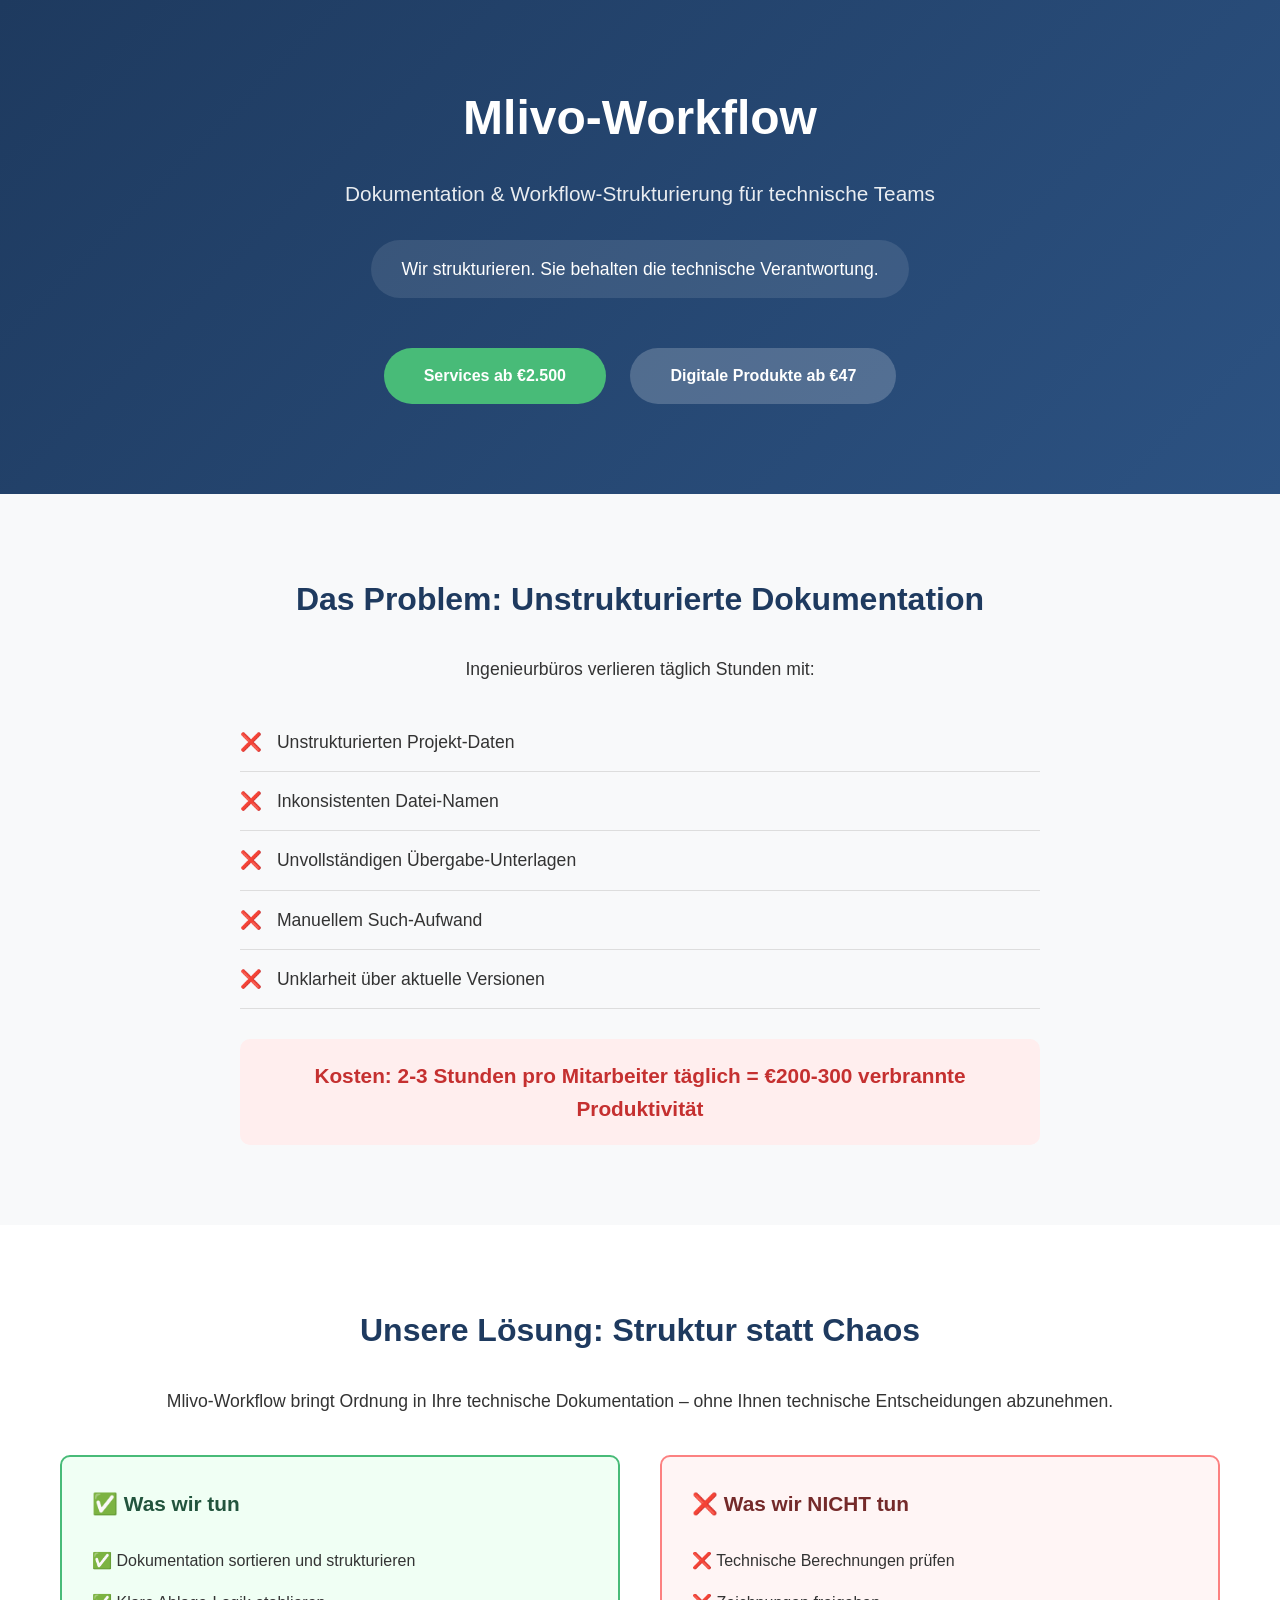
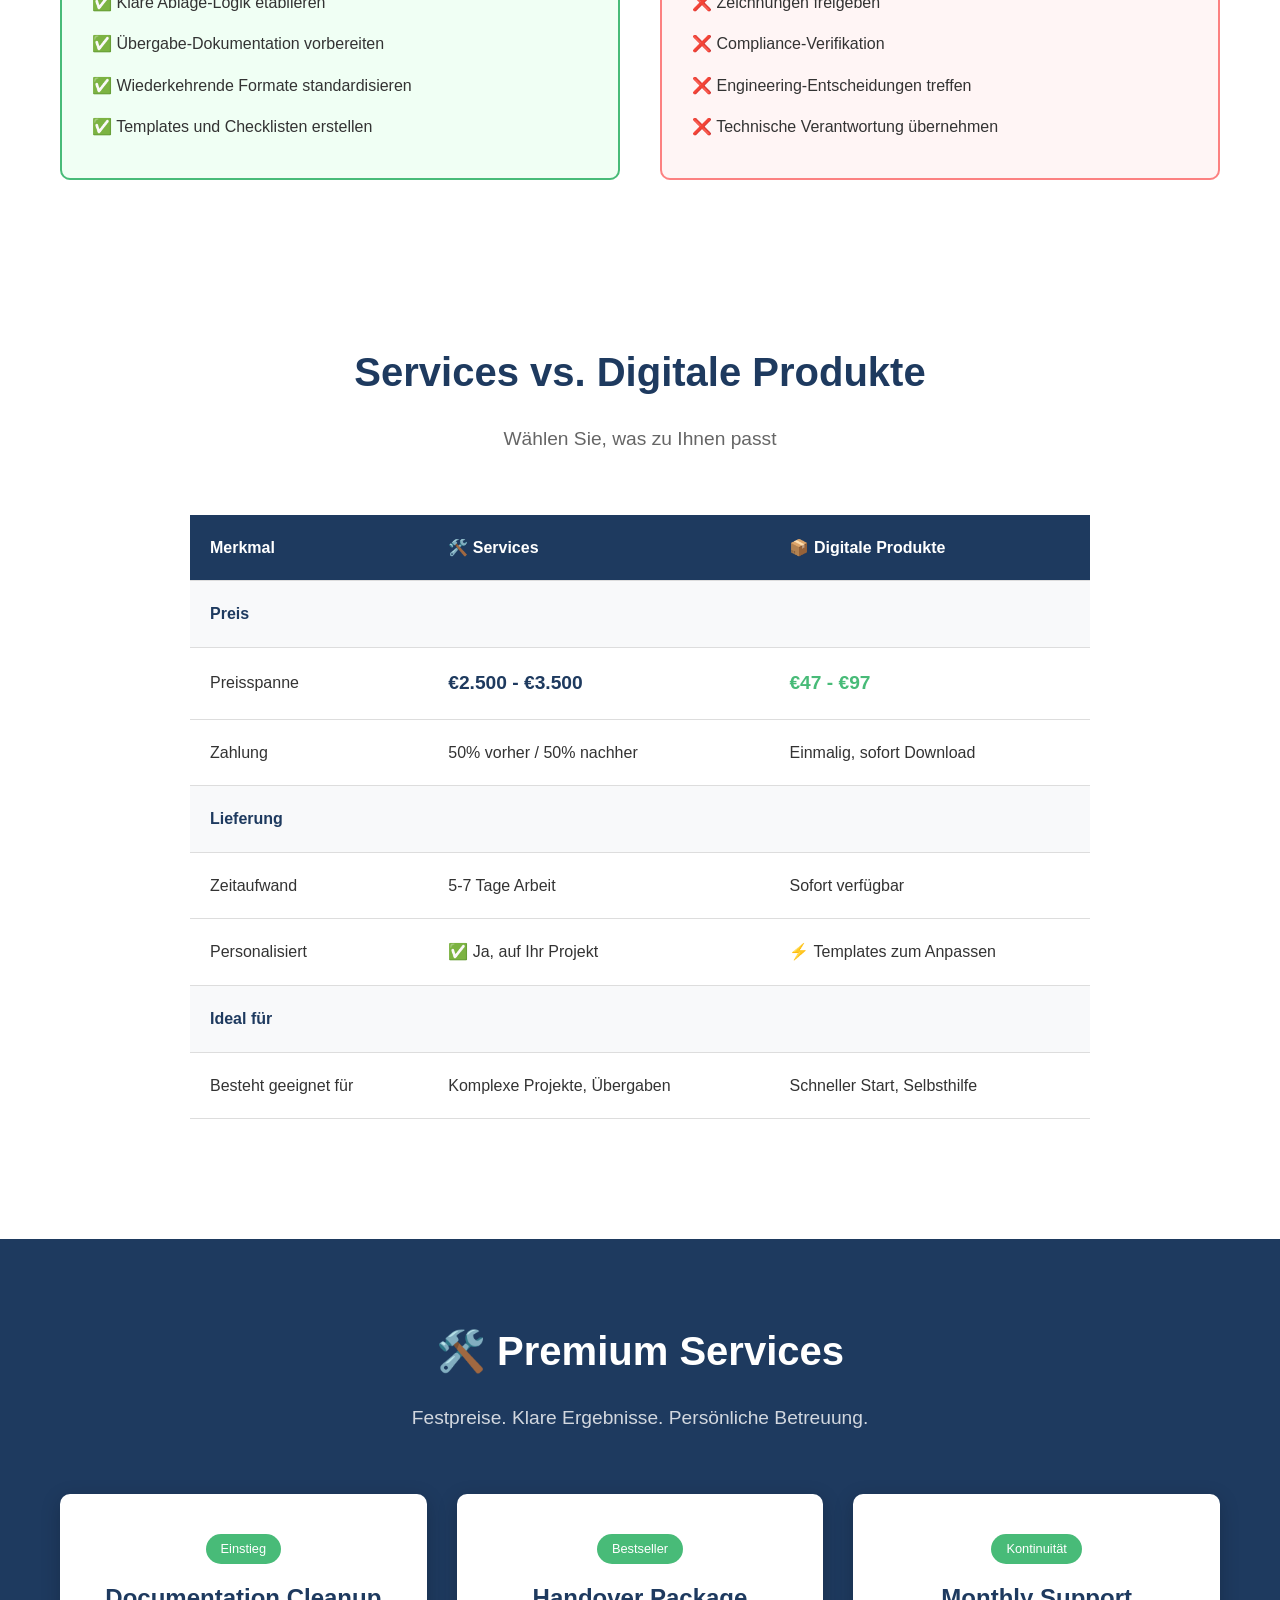
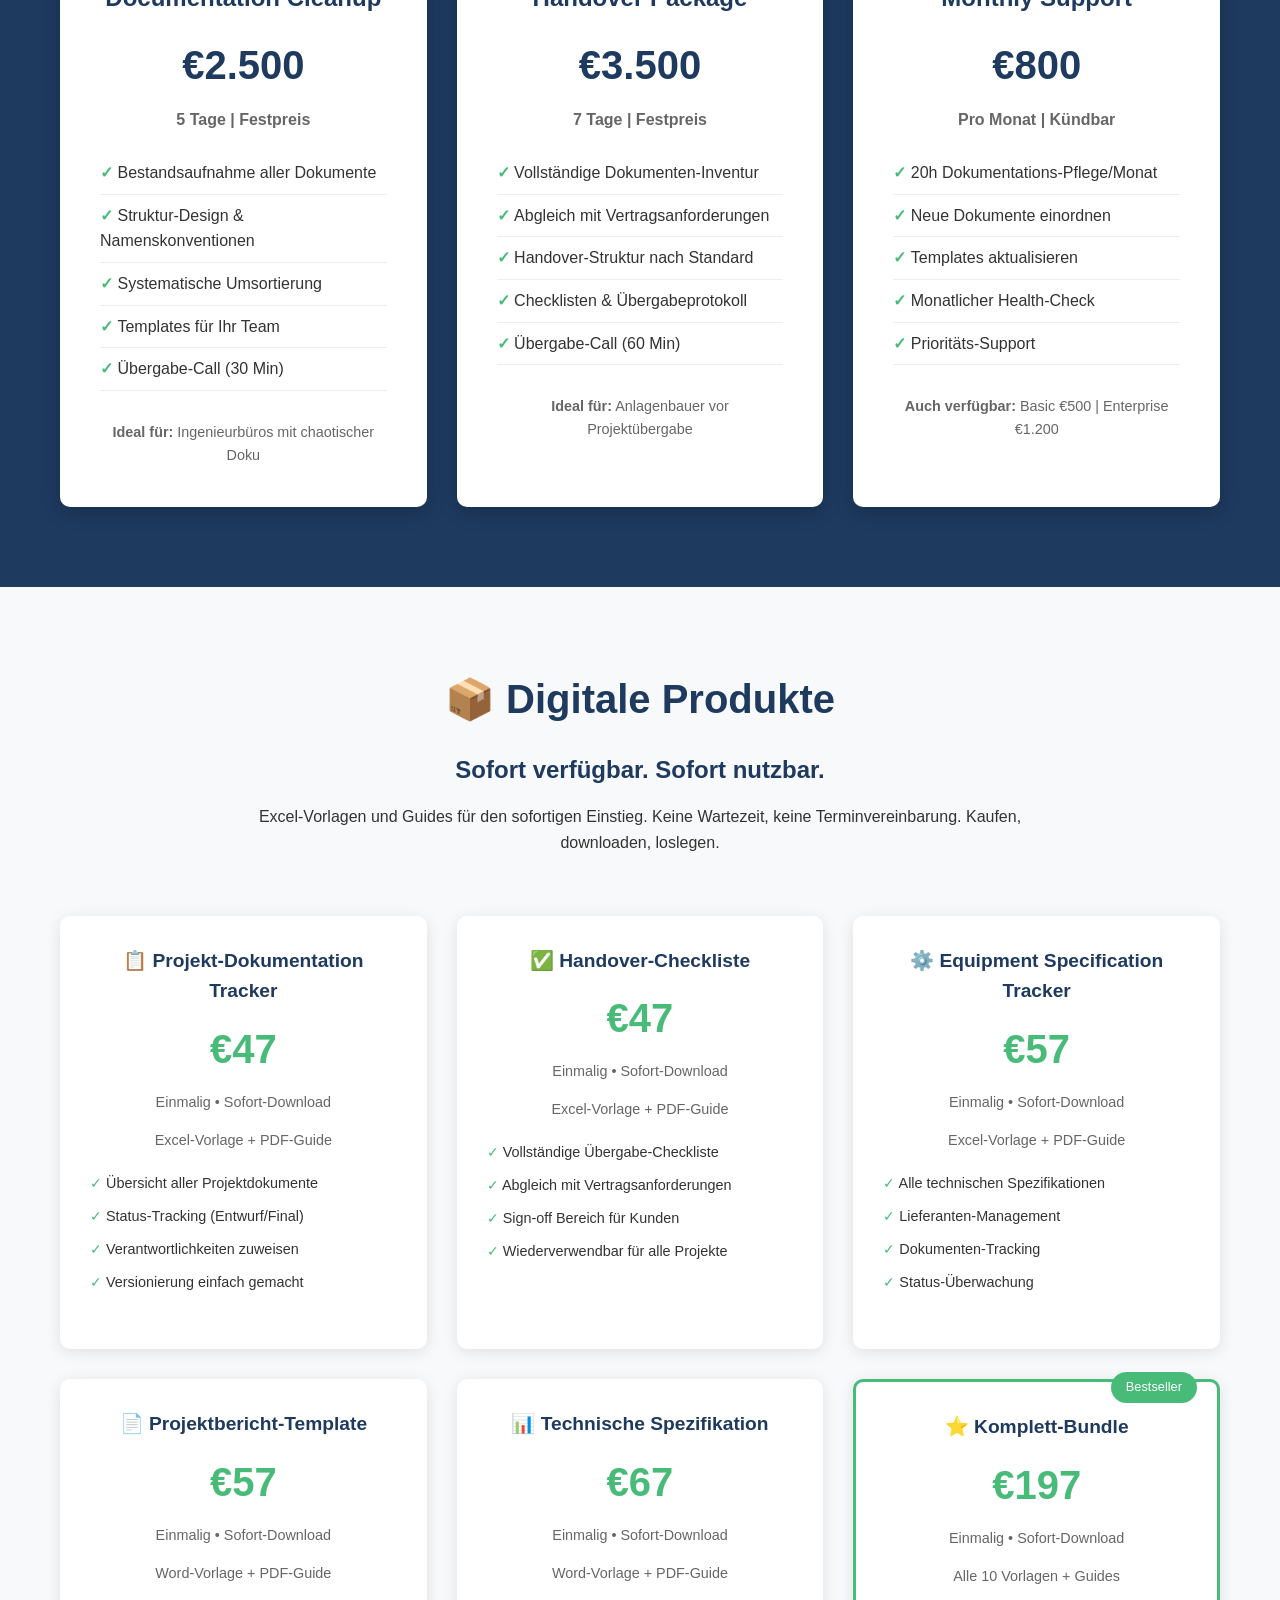
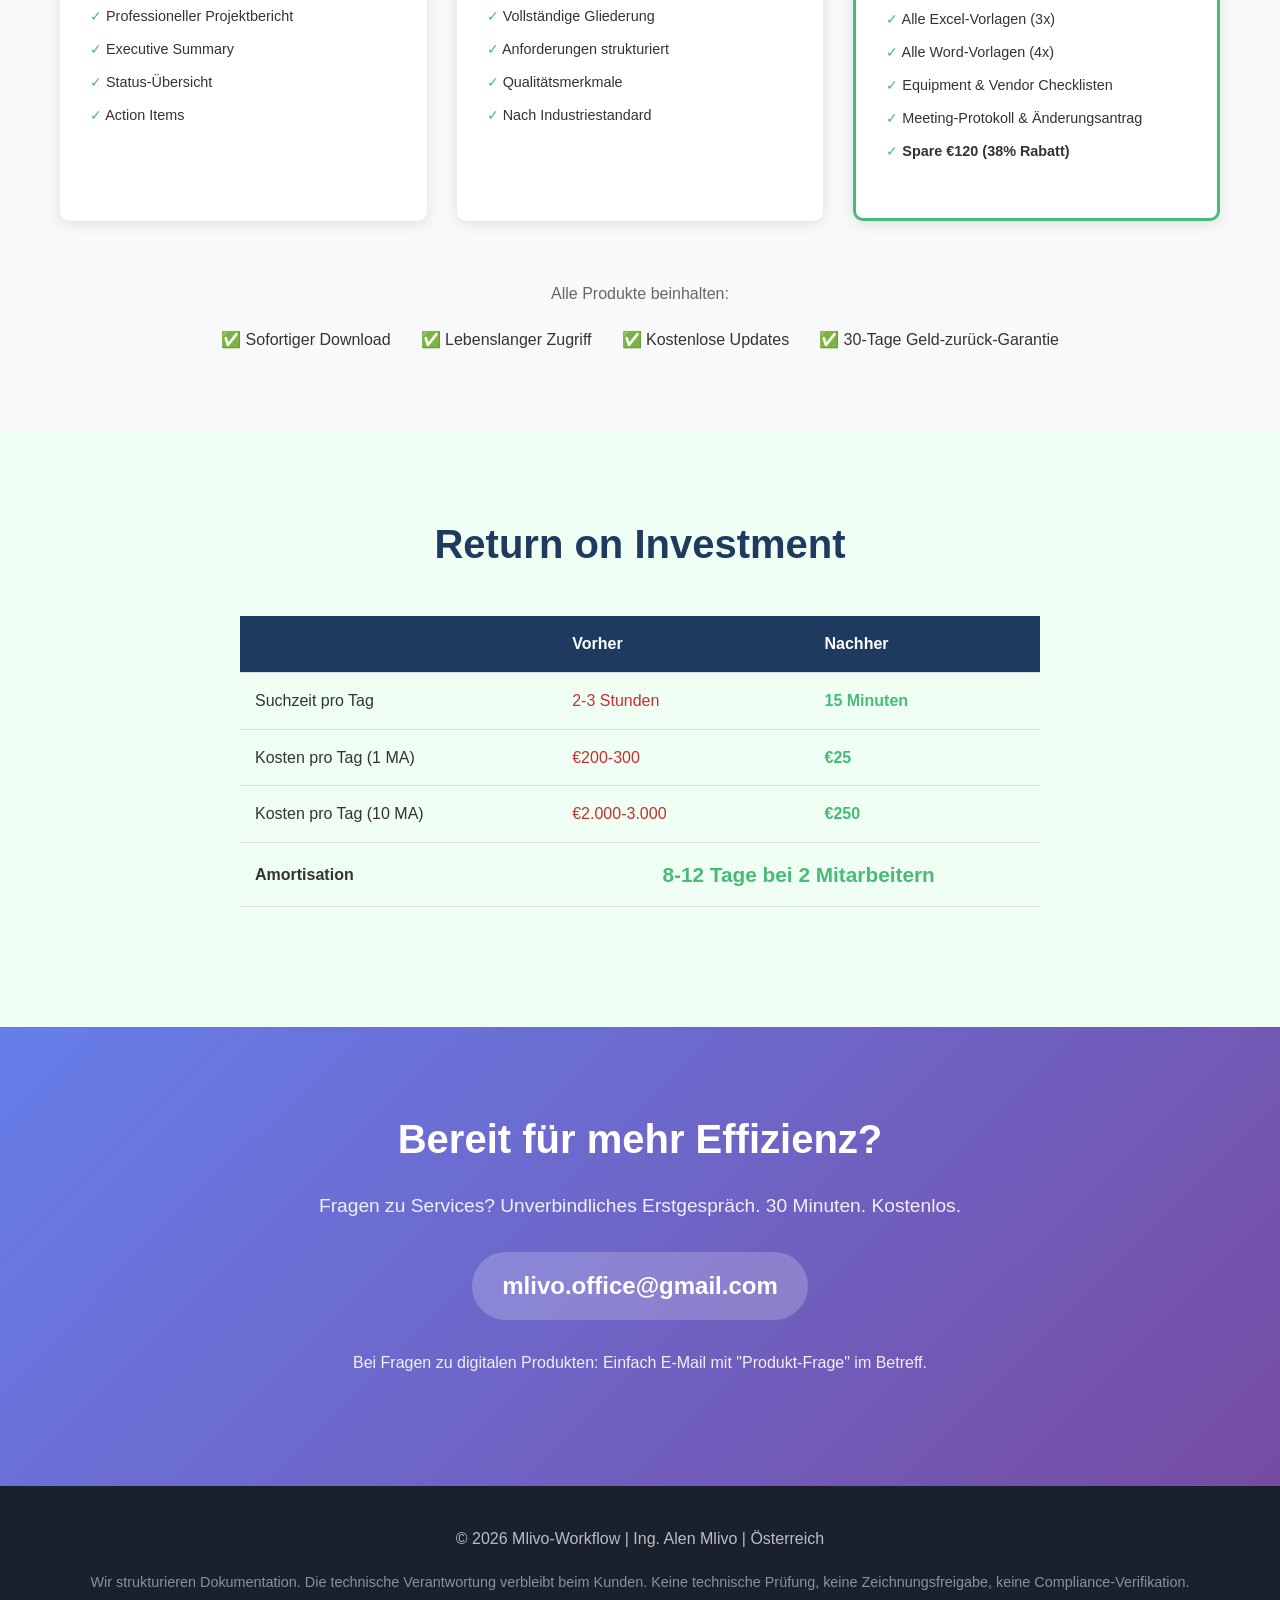
==== commit 9a9c1692: "Add new Word templates to products section" ====
--- a/index.html
+++ b/index.html
@@ -336,18 +336,57 @@
                     </ul>
                 </div>
                 
+                <div class="product-card">
+                    <h3>⚙️ Equipment Specification Tracker</h3>
+                    <div class="price">€57</div>
+                    <div class="price-note">Einmalig • Sofort-Download</div>
+                    <div class="format">Excel-Vorlage + PDF-Guide</div>
+                    <ul class="features">
+                        <li>Alle technischen Spezifikationen</li>
+                        <li>Lieferanten-Management</li>
+                        <li>Dokumenten-Tracking</li>
+                        <li>Status-Überwachung</li>
+                    </ul>
+                </div>
+                
+                <div class="product-card">
+                    <h3>📄 Projektbericht-Template</h3>
+                    <div class="price">€57</div>
+                    <div class="price-note">Einmalig • Sofort-Download</div>
+                    <div class="format">Word-Vorlage + PDF-Guide</div>
+                    <ul class="features">
+                        <li>Professioneller Projektbericht</li>
+                        <li>Executive Summary</li>
+                        <li>Status-Übersicht</li>
+                        <li>Action Items</li>
+                    </ul>
+                </div>
+                
+                <div class="product-card">
+                    <h3>📊 Technische Spezifikation</h3>
+                    <div class="price">€67</div>
+                    <div class="price-note">Einmalig • Sofort-Download</div>
+                    <div class="format">Word-Vorlage + PDF-Guide</div>
+                    <ul class="features">
+                        <li>Vollständige Gliederung</li>
+                        <li>Anforderungen strukturiert</li>
+                        <li>Qualitätsmerkmale</li>
+                        <li>Nach Industriestandard</li>
+                    </ul>
+                </div>
+                
                 <div class="product-card product-highlight">
                     <div class="product-badge">Bestseller</div>
                     <h3>⭐ Komplett-Bundle</h3>
-                    <div class="price">€97</div>
-                    <div class="price-note">Einmalig • Sofort-Download</div>
-                    <div class="format">Alle 3 Vorlagen + Guides</div>
-                    <ul class="features">
-                        <li>Projekt-Dokumentation Tracker</li>
-                        <li>Handover-Checkliste</li>
-                        <li>Projekt-Stunden-Tracker</li>
-                        <li>Bonus: 5 zusätzliche Templates</li>
-                        <li><strong>Spare €44 (31% Rabatt)</strong></li>
+                    <div class="price">€197</div>
+                    <div class="price-note">Einmalig • Sofort-Download</div>
+                    <div class="format">Alle 10 Vorlagen + Guides</div>
+                    <ul class="features">
+                        <li>Alle Excel-Vorlagen (3x)</li>
+                        <li>Alle Word-Vorlagen (4x)</li>
+                        <li>Equipment & Vendor Checklisten</li>
+                        <li>Meeting-Protokoll & Änderungsantrag</li>
+                        <li><strong>Spare €120 (38% Rabatt)</strong></li>
                     </ul>
                 </div>
             </div>
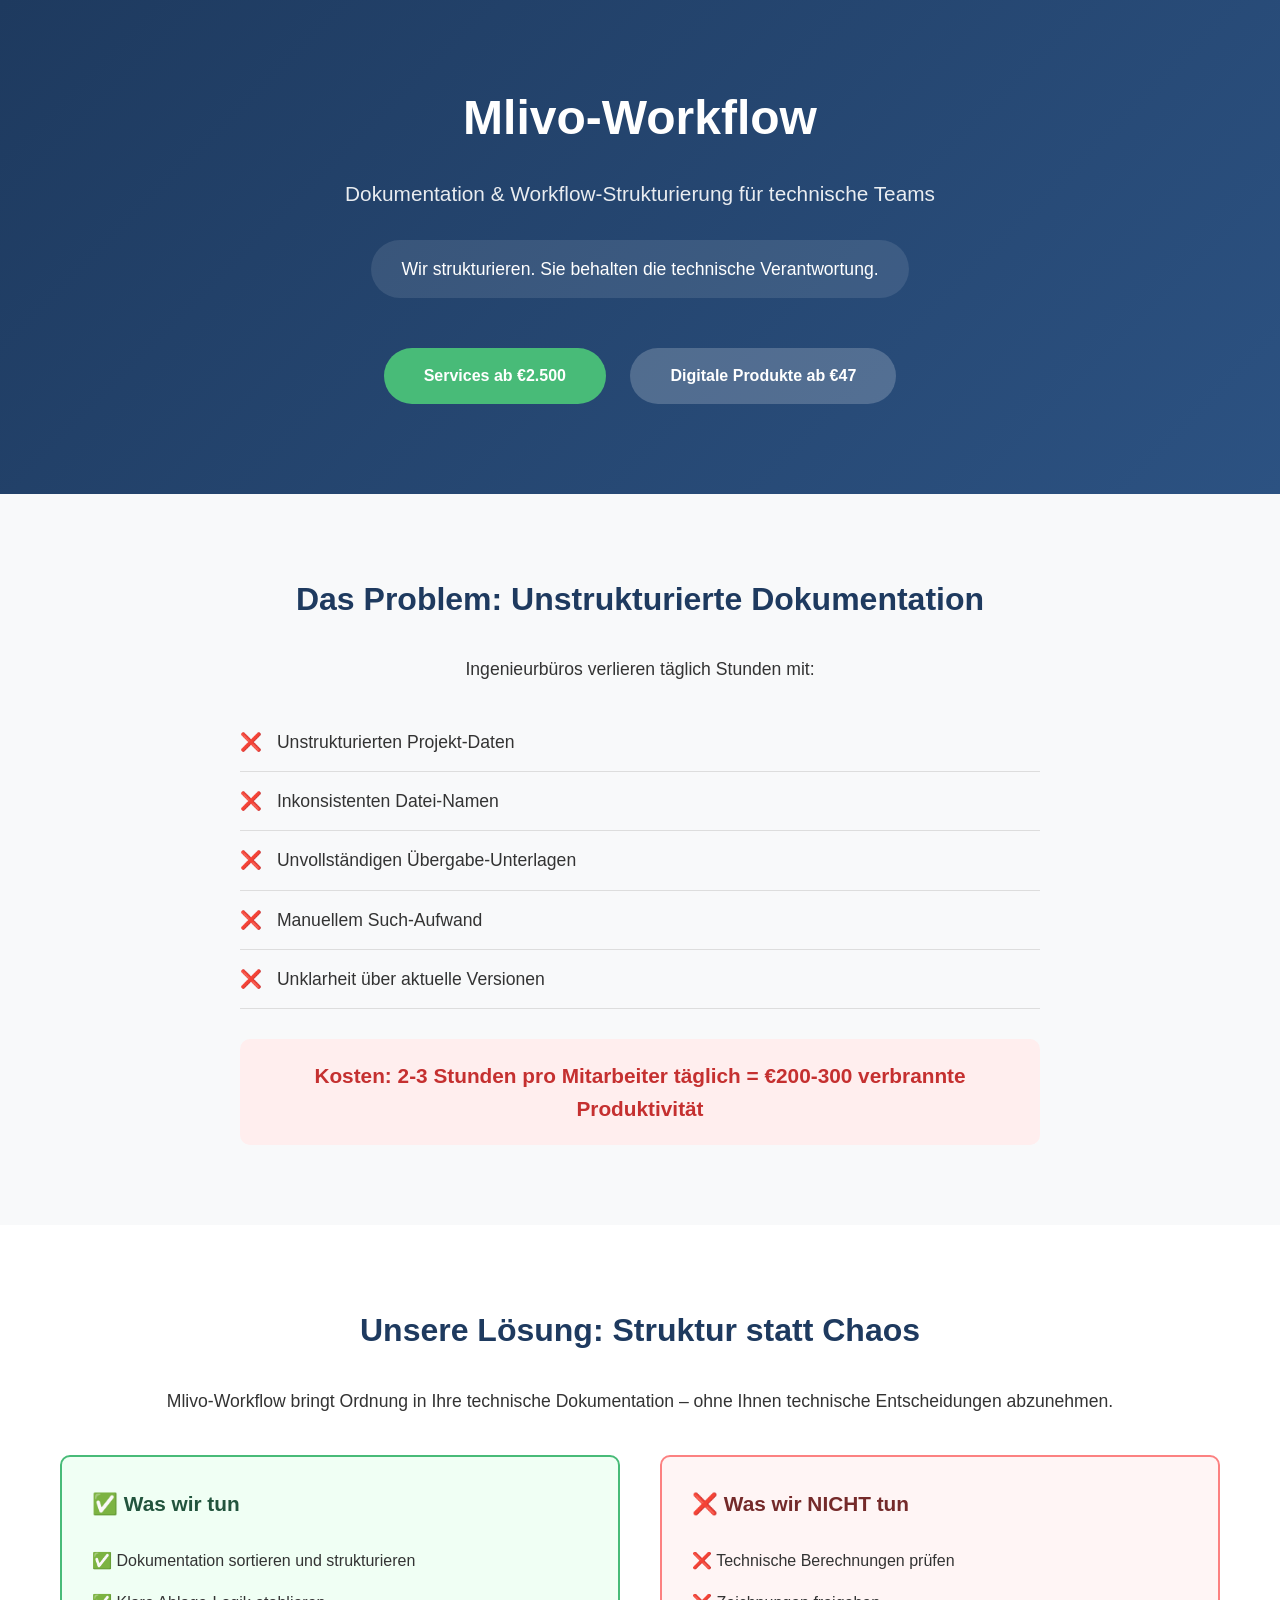
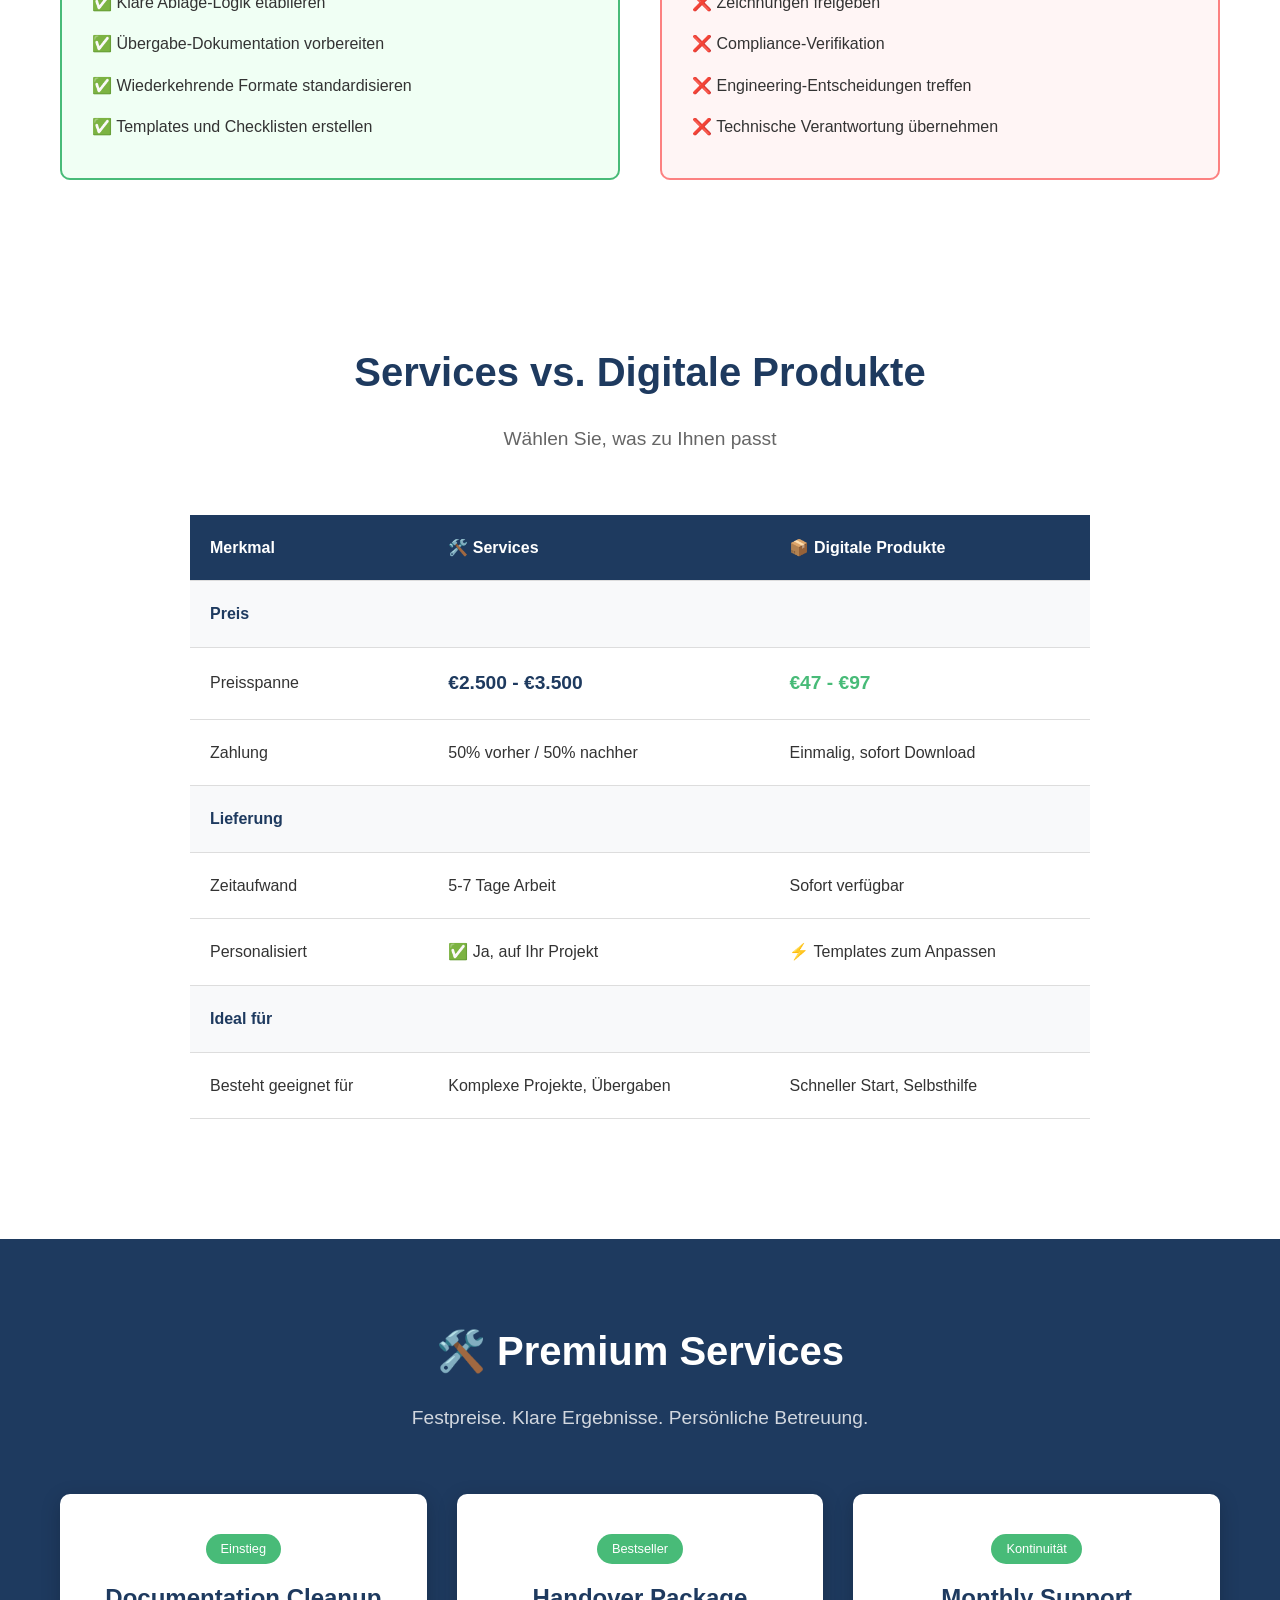
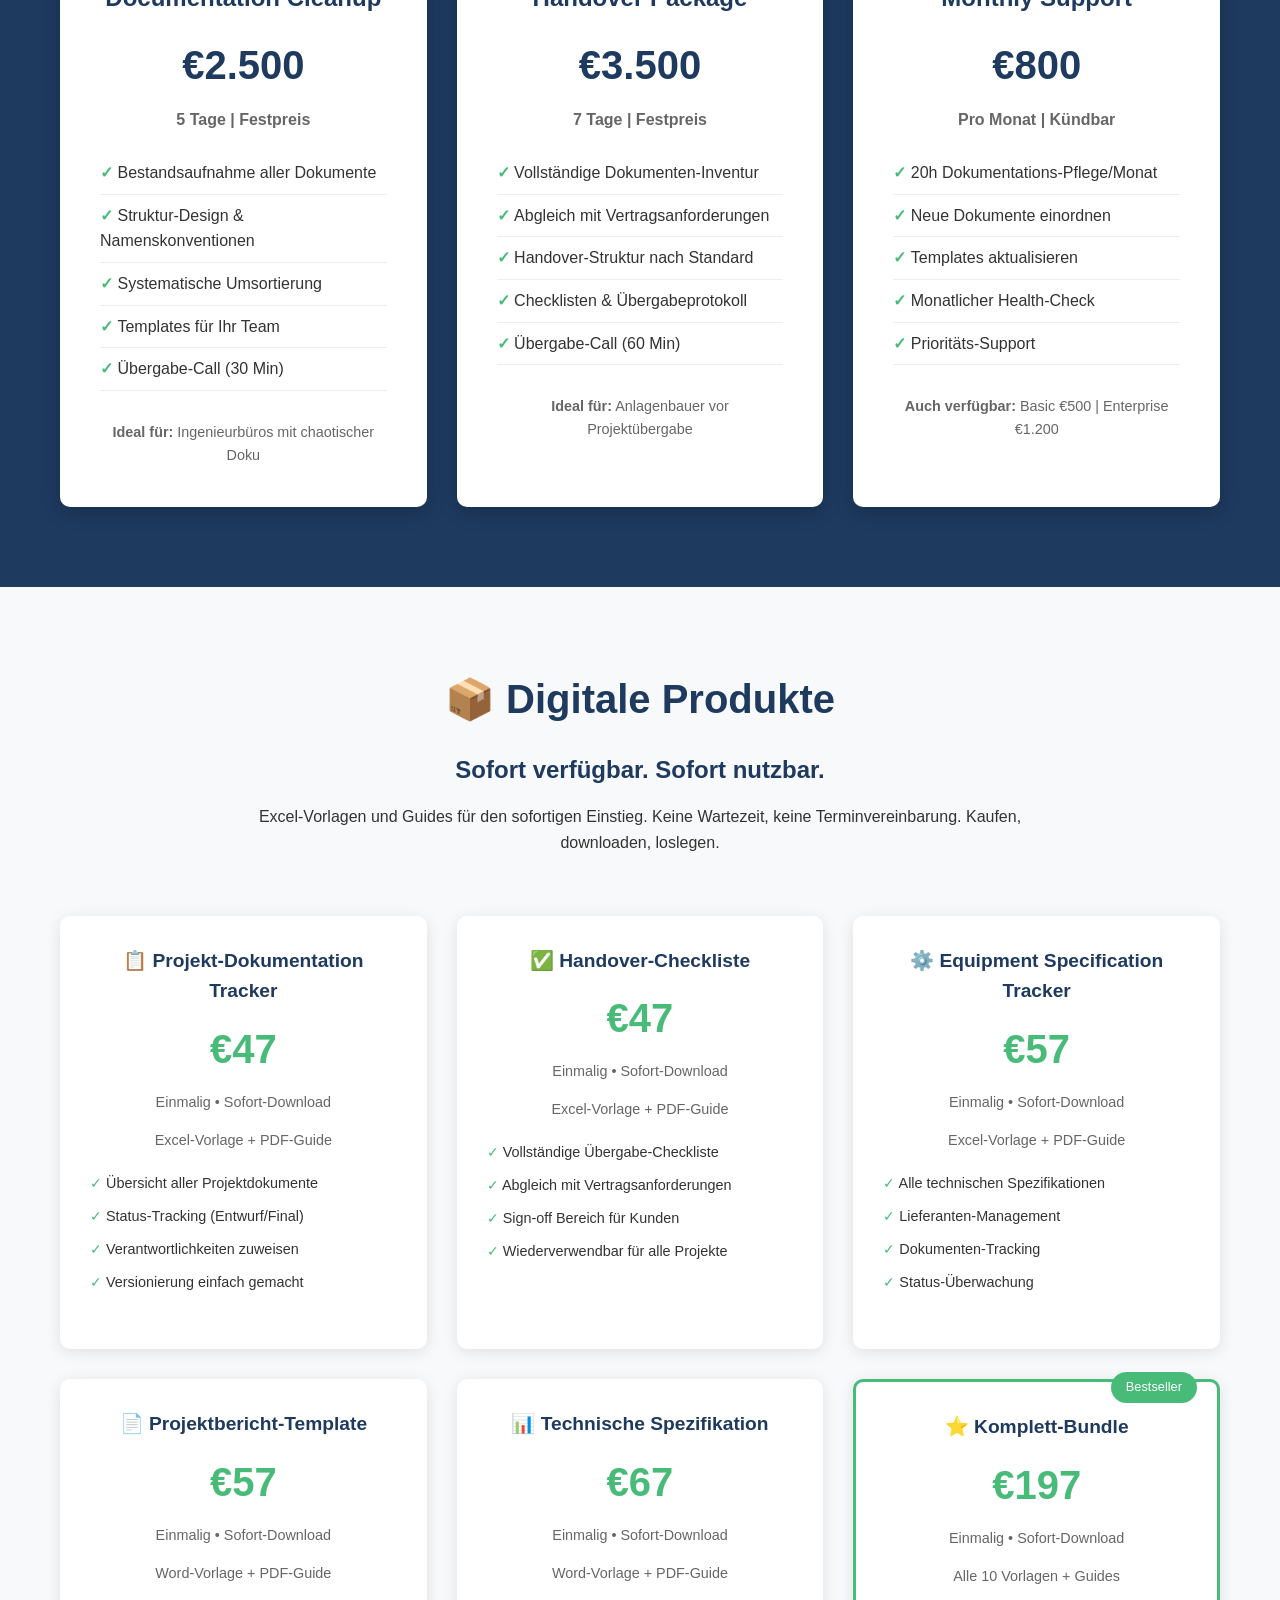
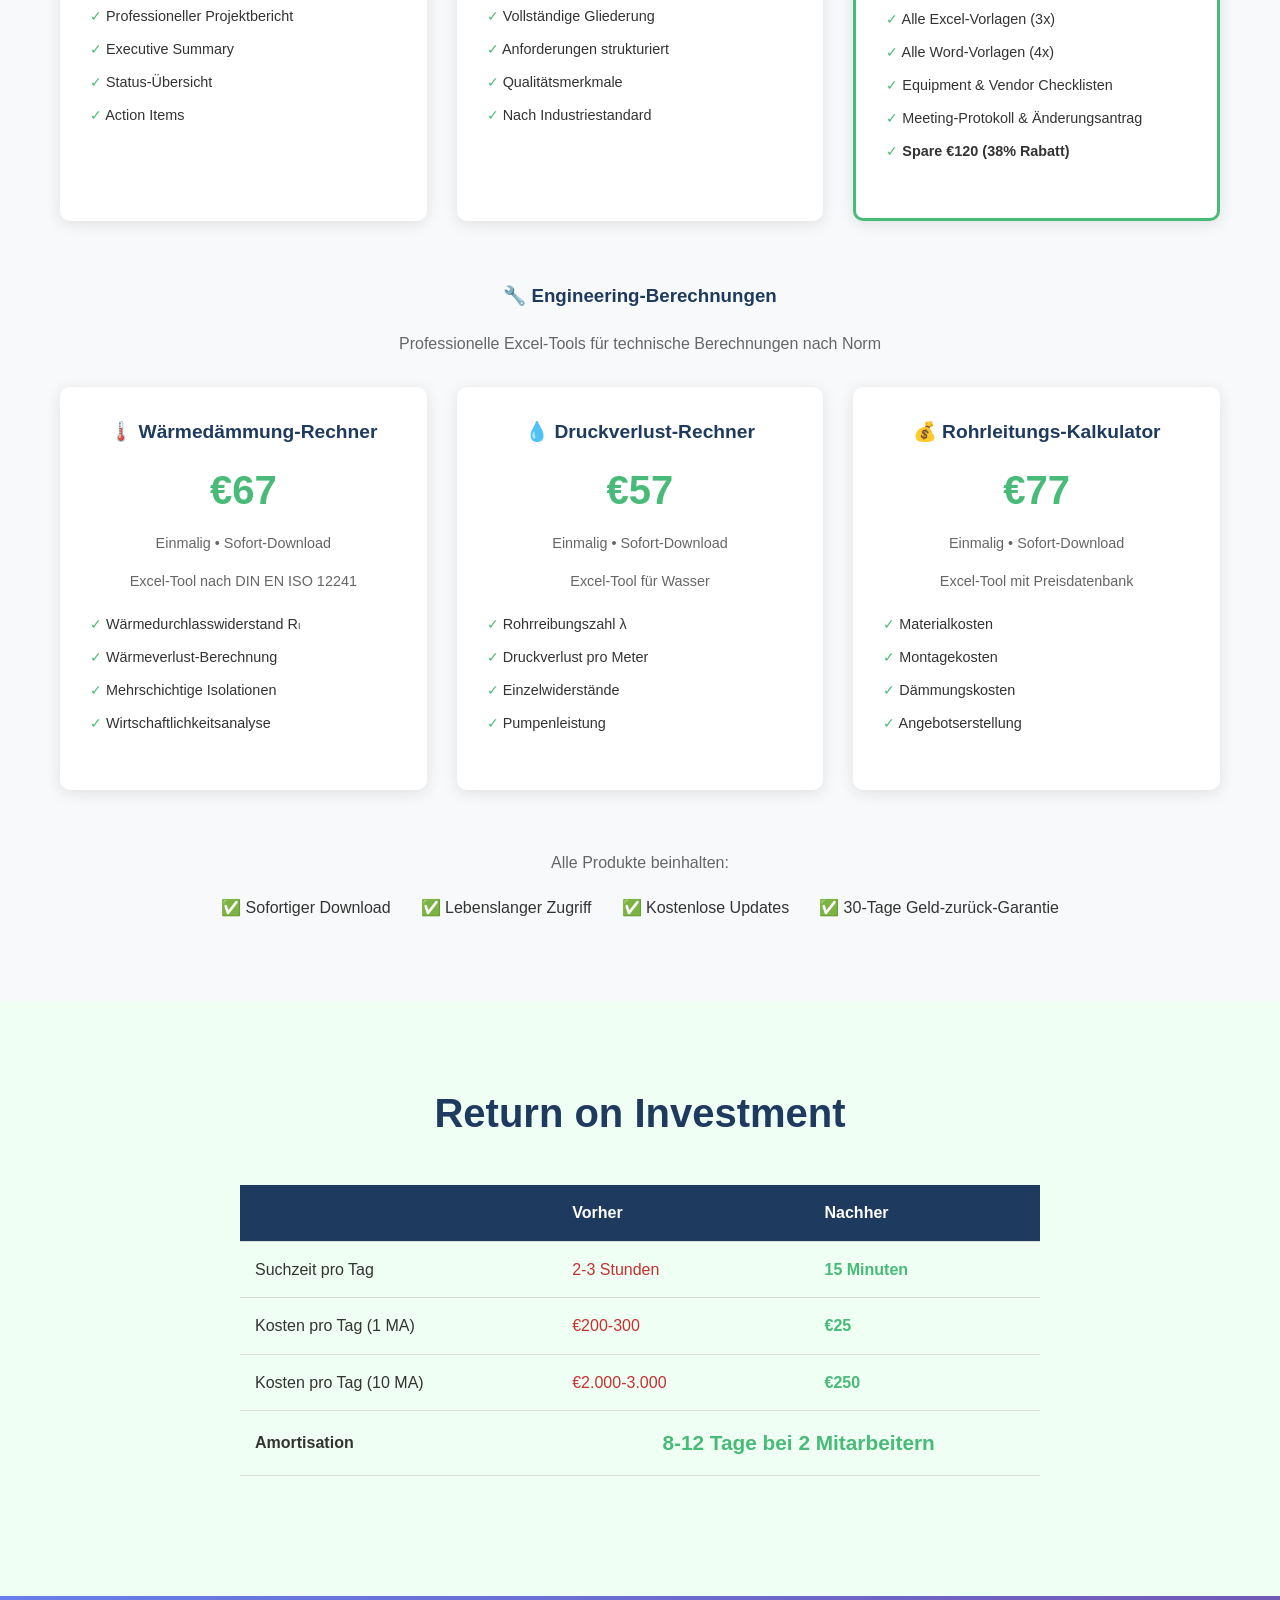
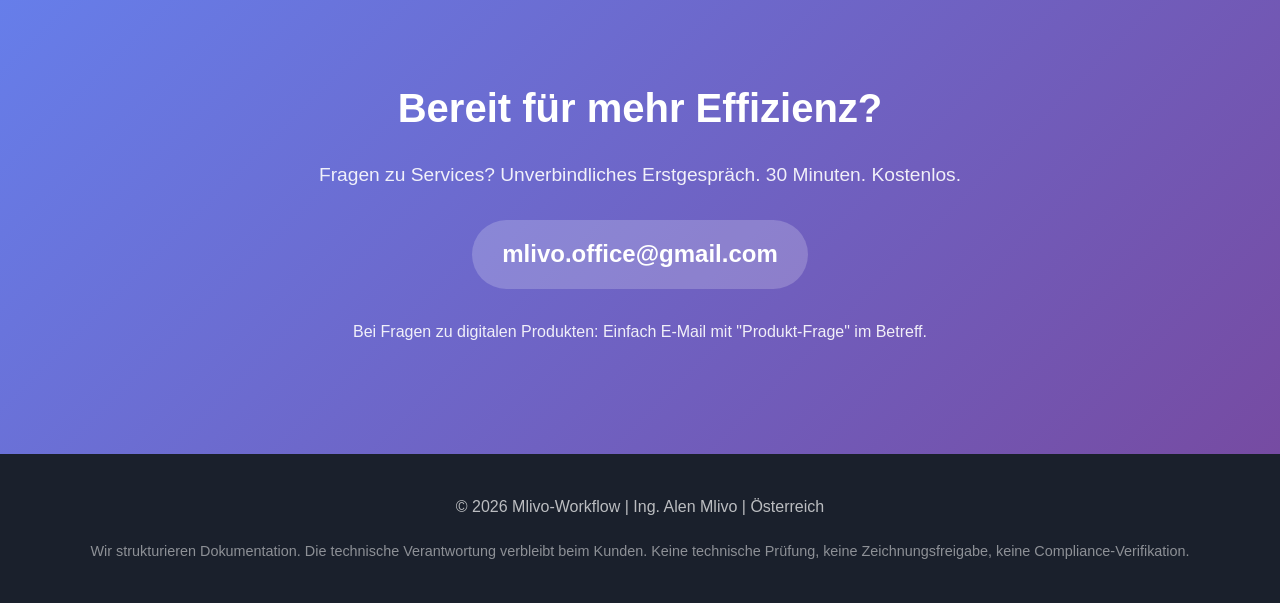
==== commit 3fb80652: "Add Engineering calculation tools to products" ====
--- a/index.html
+++ b/index.html
@@ -387,6 +387,52 @@
                         <li>Equipment & Vendor Checklisten</li>
                         <li>Meeting-Protokoll & Änderungsantrag</li>
                         <li><strong>Spare €120 (38% Rabatt)</strong></li>
+                    </ul>
+                </div>
+            </div>
+            
+            <div style="text-align: center; margin-top: 60px;">
+                <h3 style="color: #1e3a5f; margin-bottom: 20px;">🔧 Engineering-Berechnungen</h3>
+                <p style="color: #666; margin-bottom: 30px;">Professionelle Excel-Tools für technische Berechnungen nach Norm</p>
+            </div>
+            
+            <div class="products-grid">
+                <div class="product-card">
+                    <h3>🌡️ Wärmedämmung-Rechner</h3>
+                    <div class="price">€67</div>
+                    <div class="price-note">Einmalig • Sofort-Download</div>
+                    <div class="format">Excel-Tool nach DIN EN ISO 12241</div>
+                    <ul class="features">
+                        <li>Wärmedurchlasswiderstand Rₗ</li>
+                        <li>Wärmeverlust-Berechnung</li>
+                        <li>Mehrschichtige Isolationen</li>
+                        <li>Wirtschaftlichkeitsanalyse</li>
+                    </ul>
+                </div>
+                
+                <div class="product-card">
+                    <h3>💧 Druckverlust-Rechner</h3>
+                    <div class="price">€57</div>
+                    <div class="price-note">Einmalig • Sofort-Download</div>
+                    <div class="format">Excel-Tool für Wasser</div>
+                    <ul class="features">
+                        <li>Rohrreibungszahl λ</li>
+                        <li>Druckverlust pro Meter</li>
+                        <li>Einzelwiderstände</li>
+                        <li>Pumpenleistung</li>
+                    </ul>
+                </div>
+                
+                <div class="product-card">
+                    <h3>💰 Rohrleitungs-Kalkulator</h3>
+                    <div class="price">€77</div>
+                    <div class="price-note">Einmalig • Sofort-Download</div>
+                    <div class="format">Excel-Tool mit Preisdatenbank</div>
+                    <ul class="features">
+                        <li>Materialkosten</li>
+                        <li>Montagekosten</li>
+                        <li>Dämmungskosten</li>
+                        <li>Angebotserstellung</li>
                     </ul>
                 </div>
             </div>
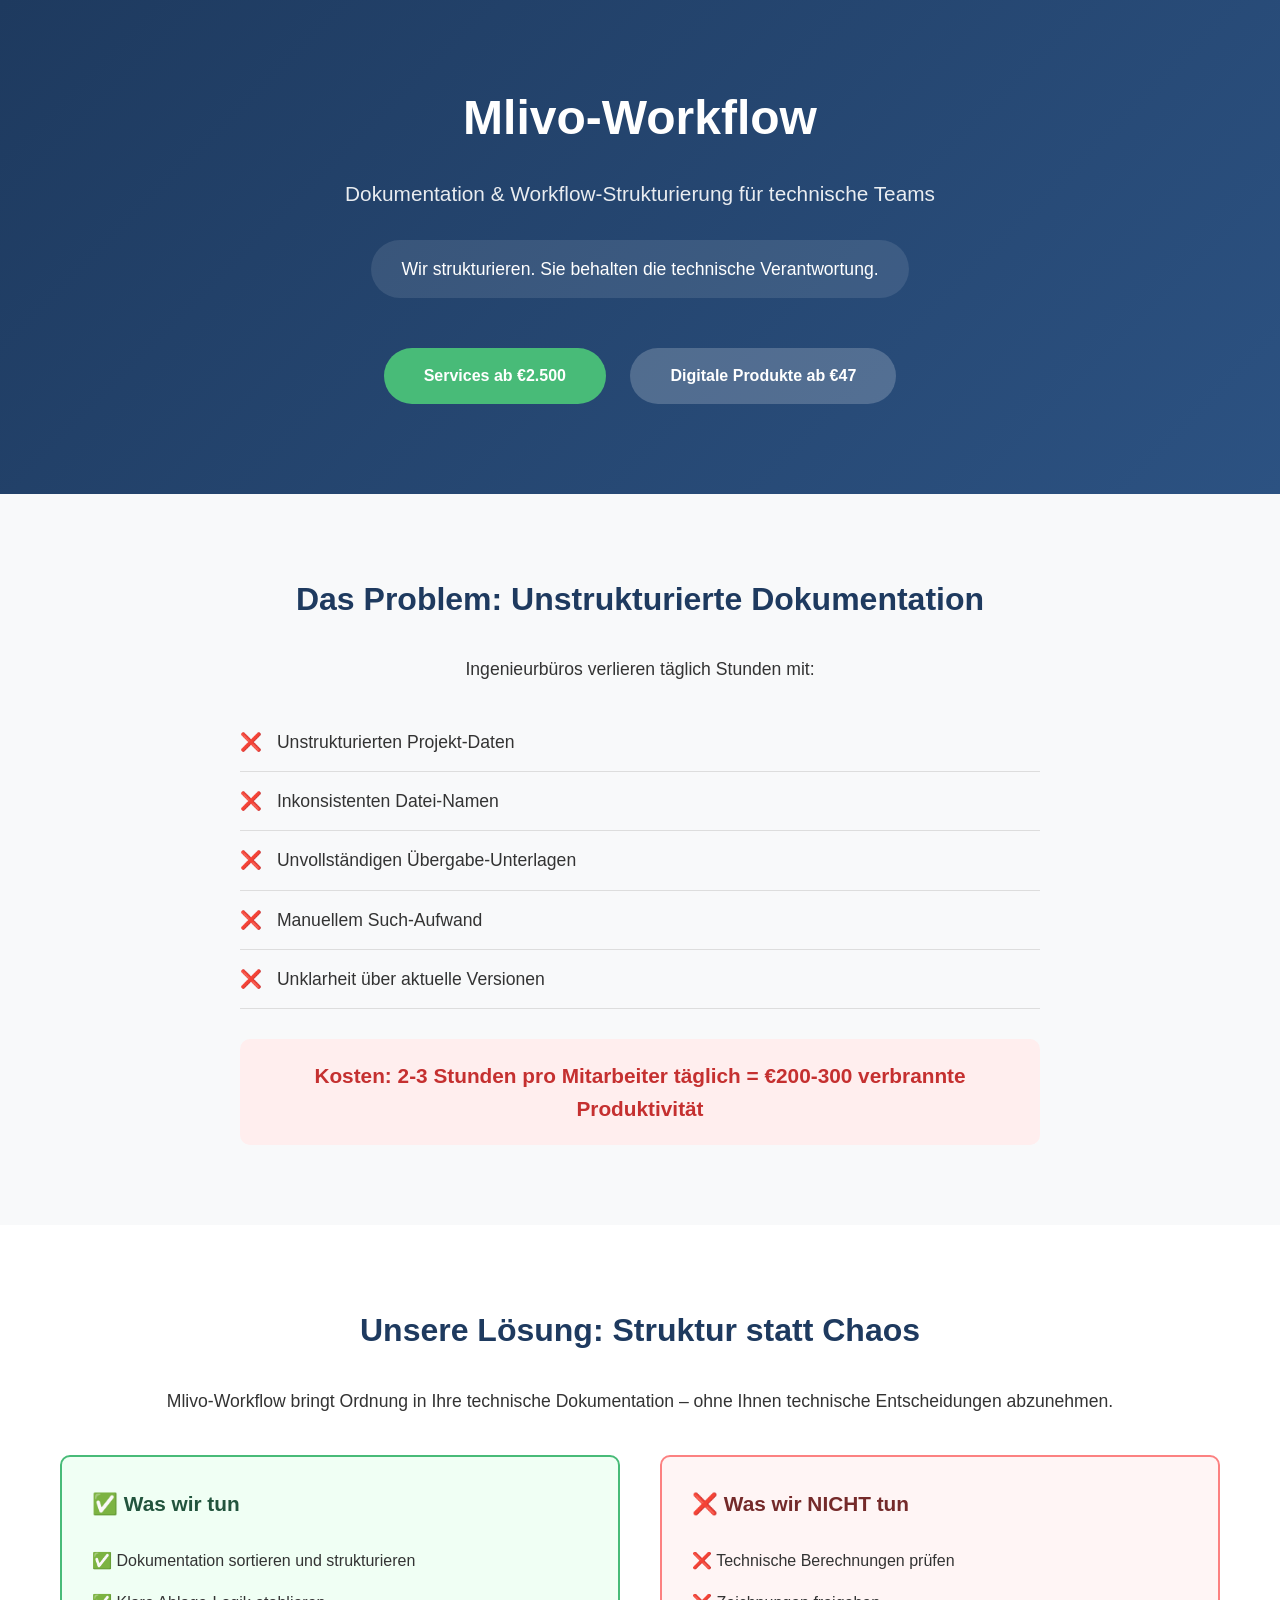
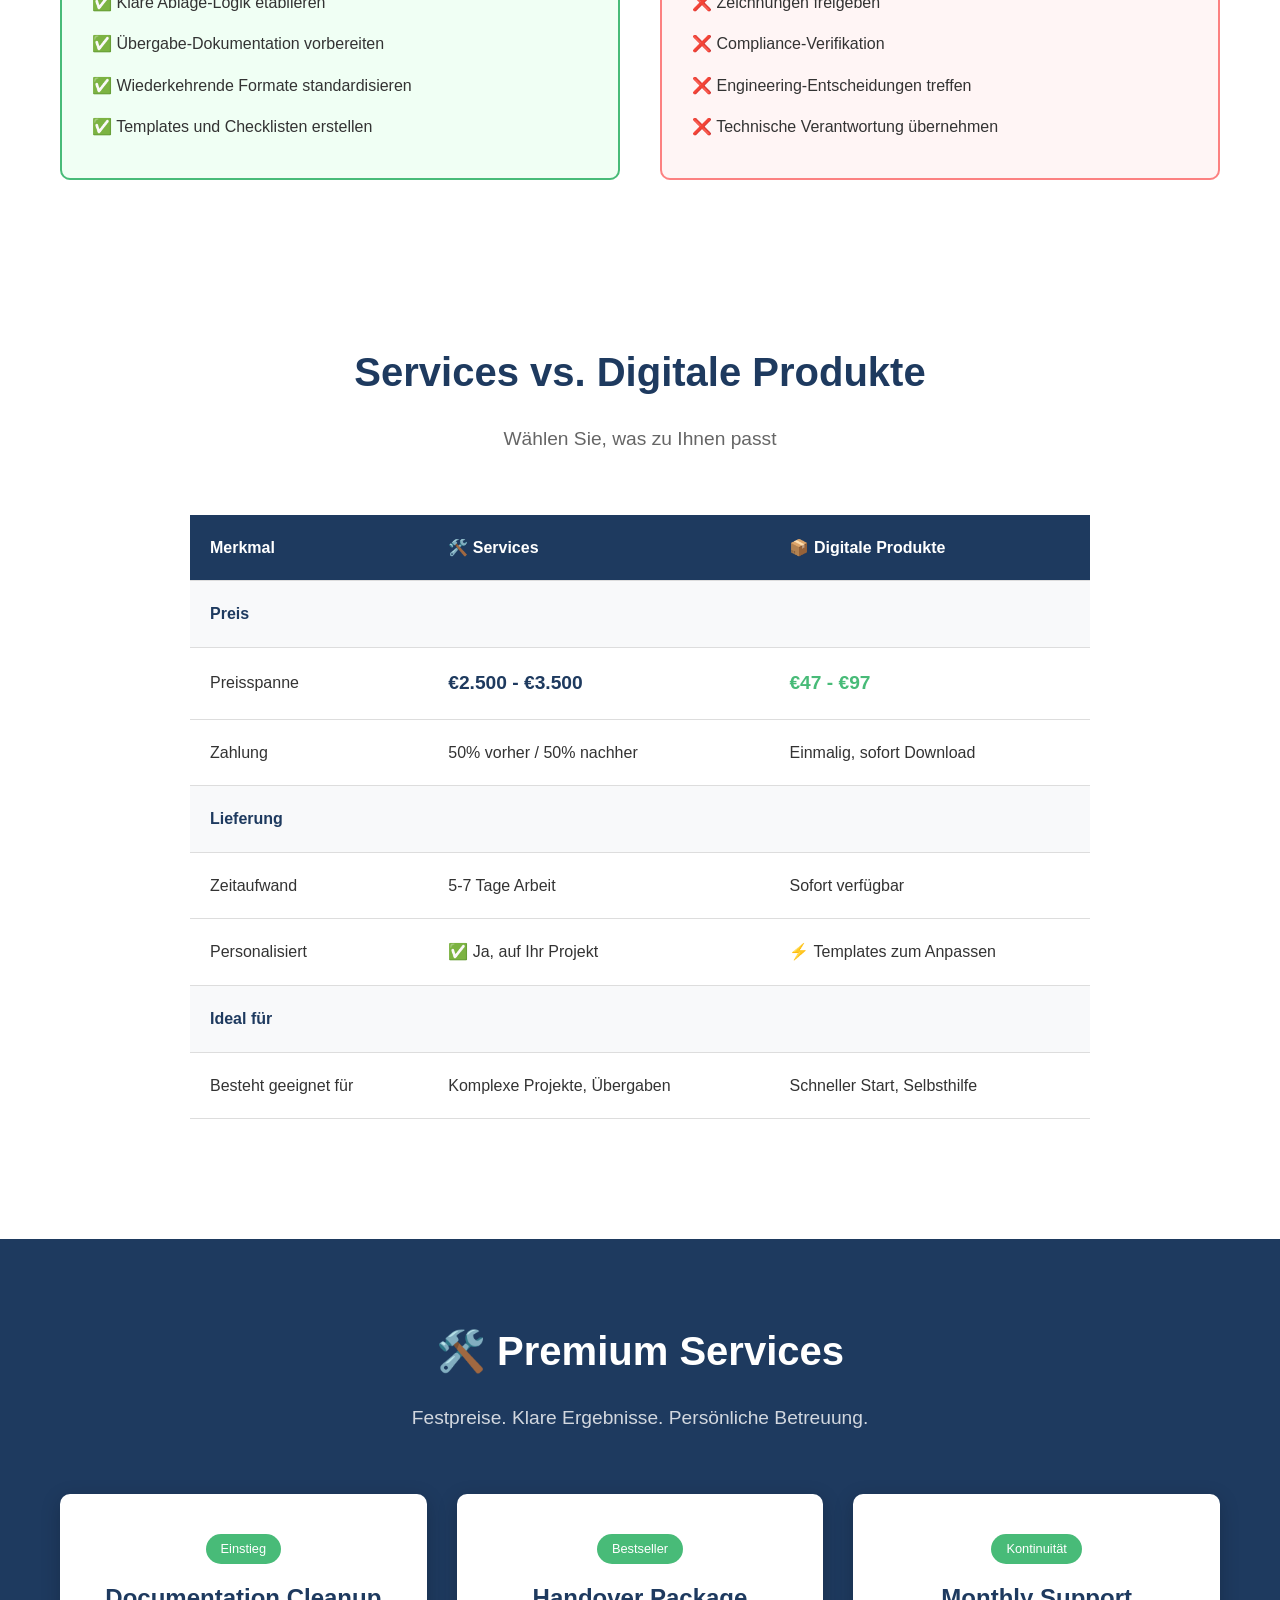
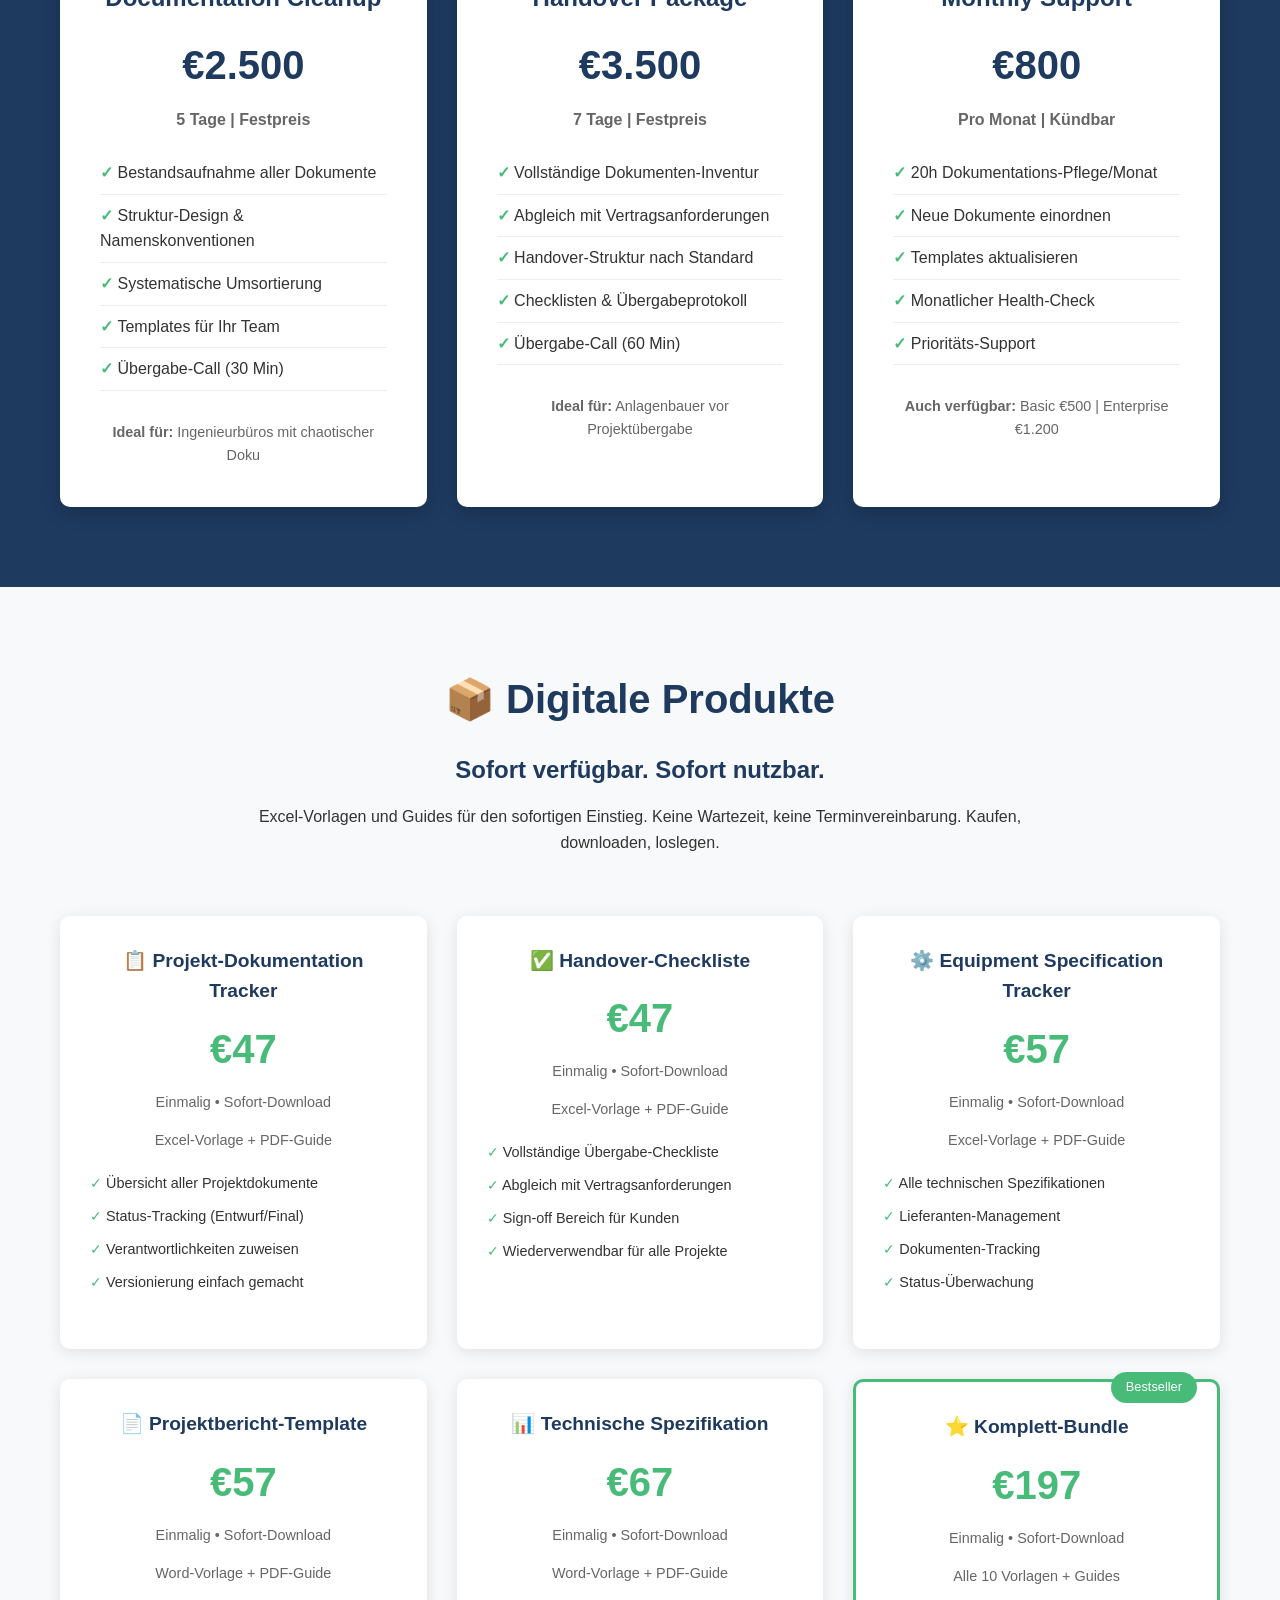
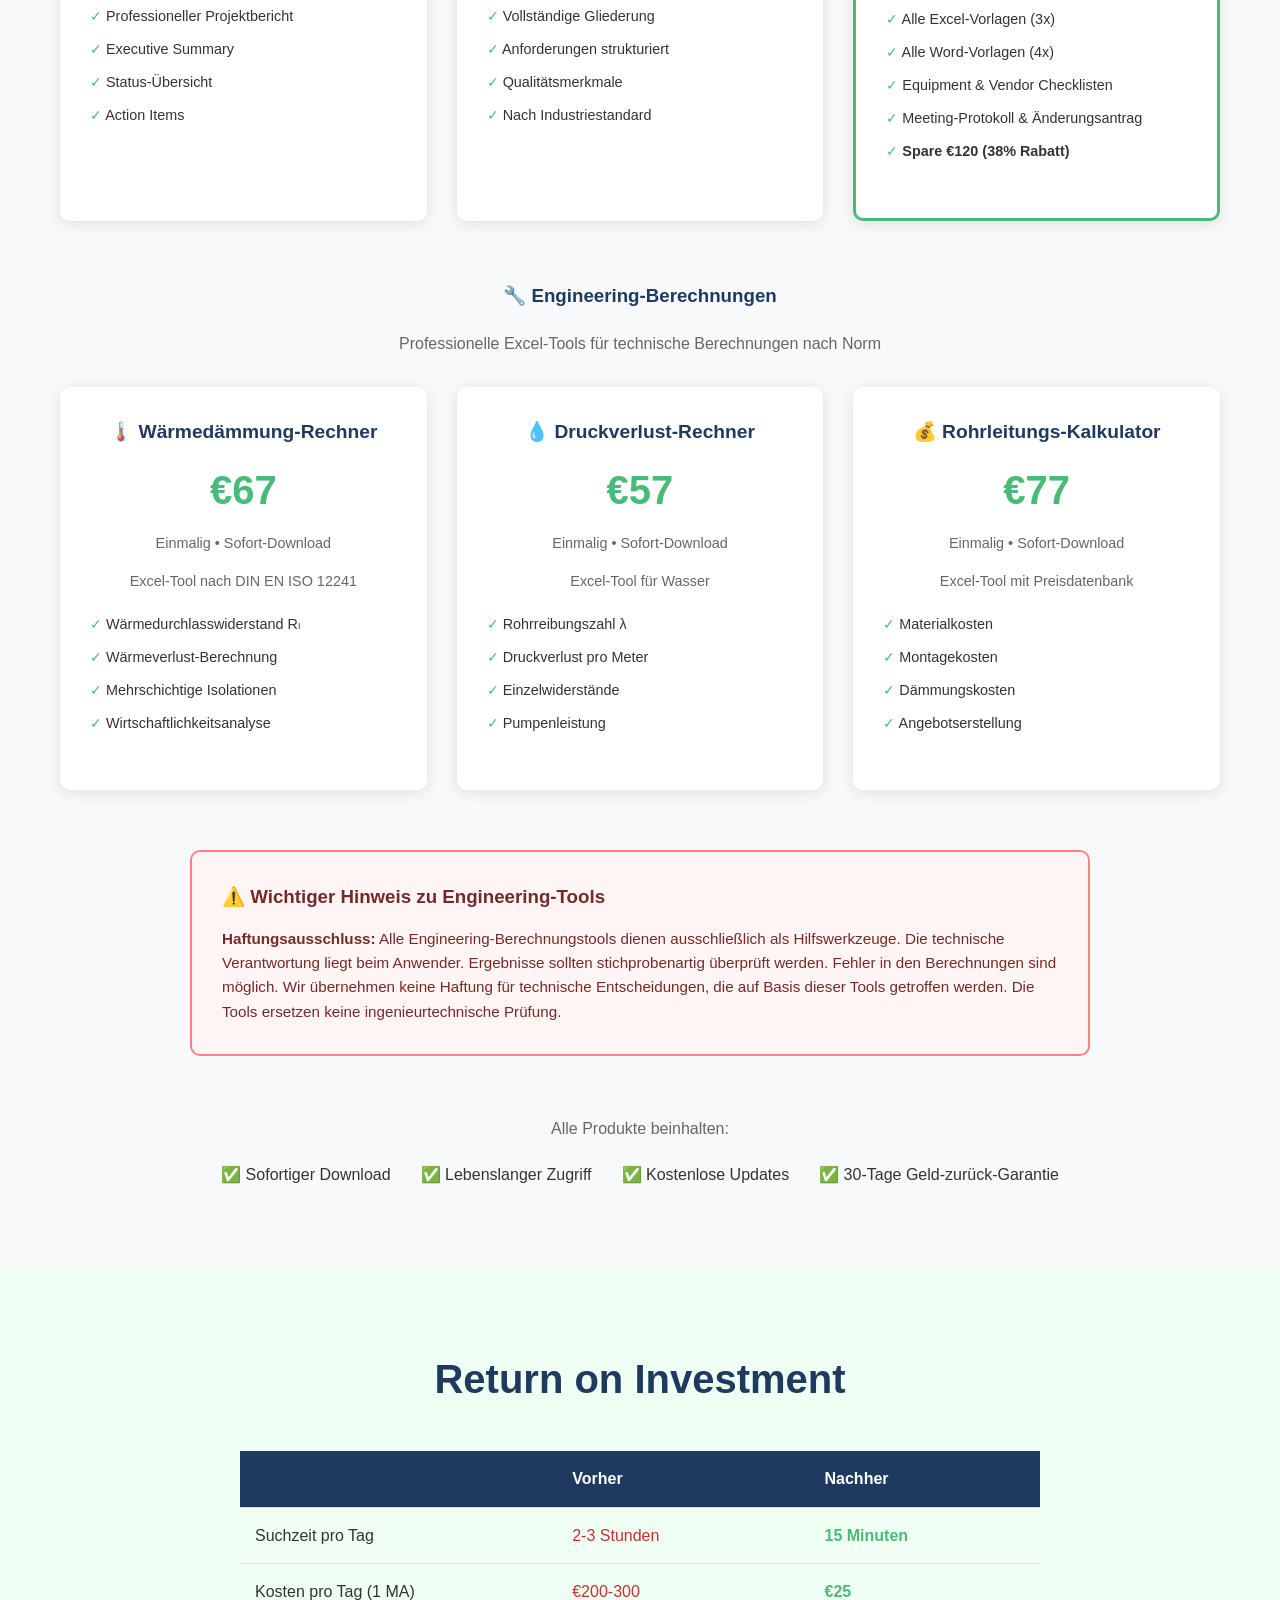
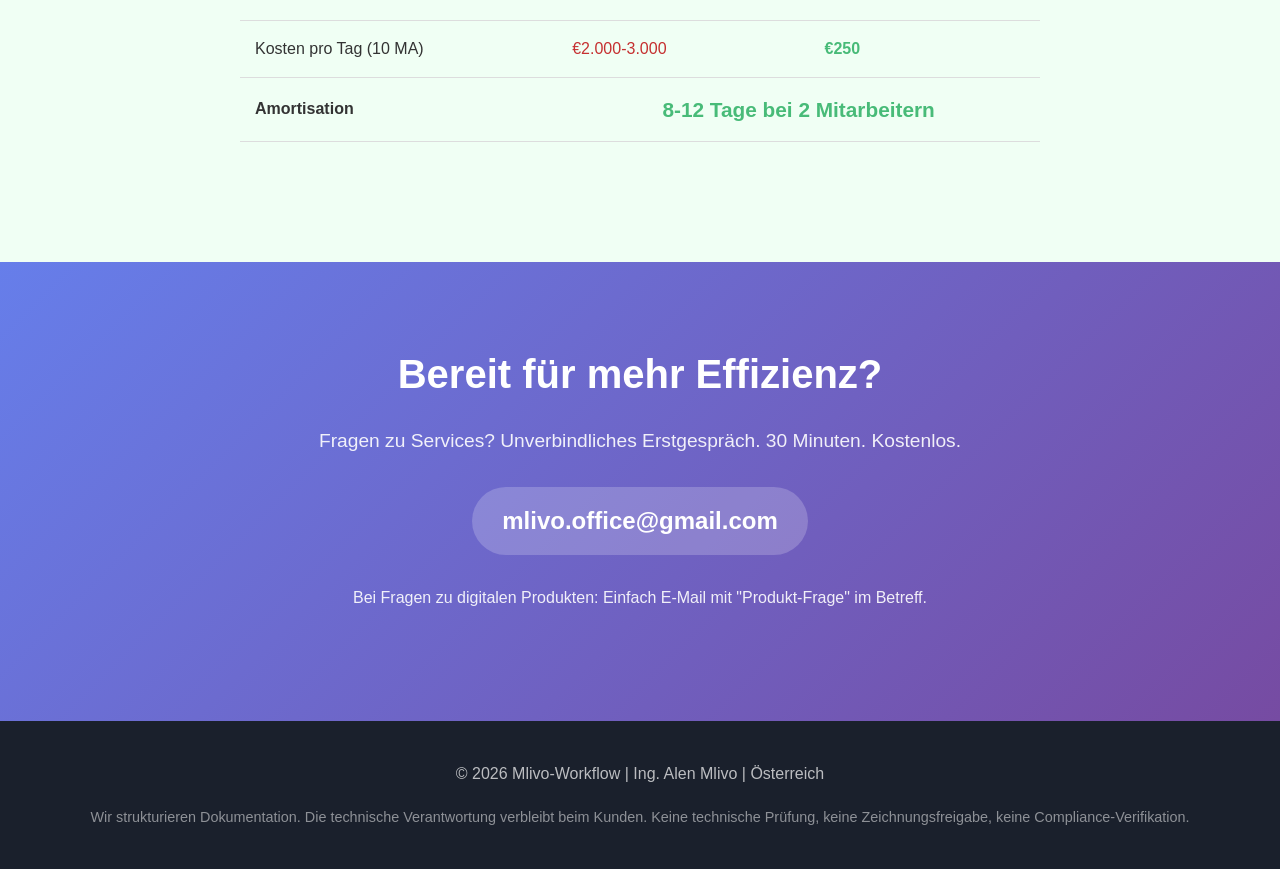
==== commit 8d93b4f8: "Add liability disclaimer for engineering tools" ====
--- a/index.html
+++ b/index.html
@@ -435,6 +435,16 @@
                         <li>Angebotserstellung</li>
                     </ul>
                 </div>
+            </div>
+            
+            <div style="background: #fff5f5; border: 2px solid #fc8181; border-radius: 10px; padding: 30px; margin-top: 60px; max-width: 900px; margin-left: auto; margin-right: auto;">
+                <h3 style="color: #742a2a; margin-bottom: 15px;">⚠️ Wichtiger Hinweis zu Engineering-Tools</h3>
+                <p style="color: #742a2a; font-size: 0.95rem; line-height: 1.6;">
+                    <strong>Haftungsausschluss:</strong> Alle Engineering-Berechnungstools dienen ausschließlich als Hilfswerkzeuge. 
+                    Die technische Verantwortung liegt beim Anwender. Ergebnisse sollten stichprobenartig überprüft werden. 
+                    Fehler in den Berechnungen sind möglich. Wir übernehmen keine Haftung für technische Entscheidungen, 
+                    die auf Basis dieser Tools getroffen werden. Die Tools ersetzen keine ingenieurtechnische Prüfung.
+                </p>
             </div>
             
             <div style="text-align: center; margin-top: 60px;">
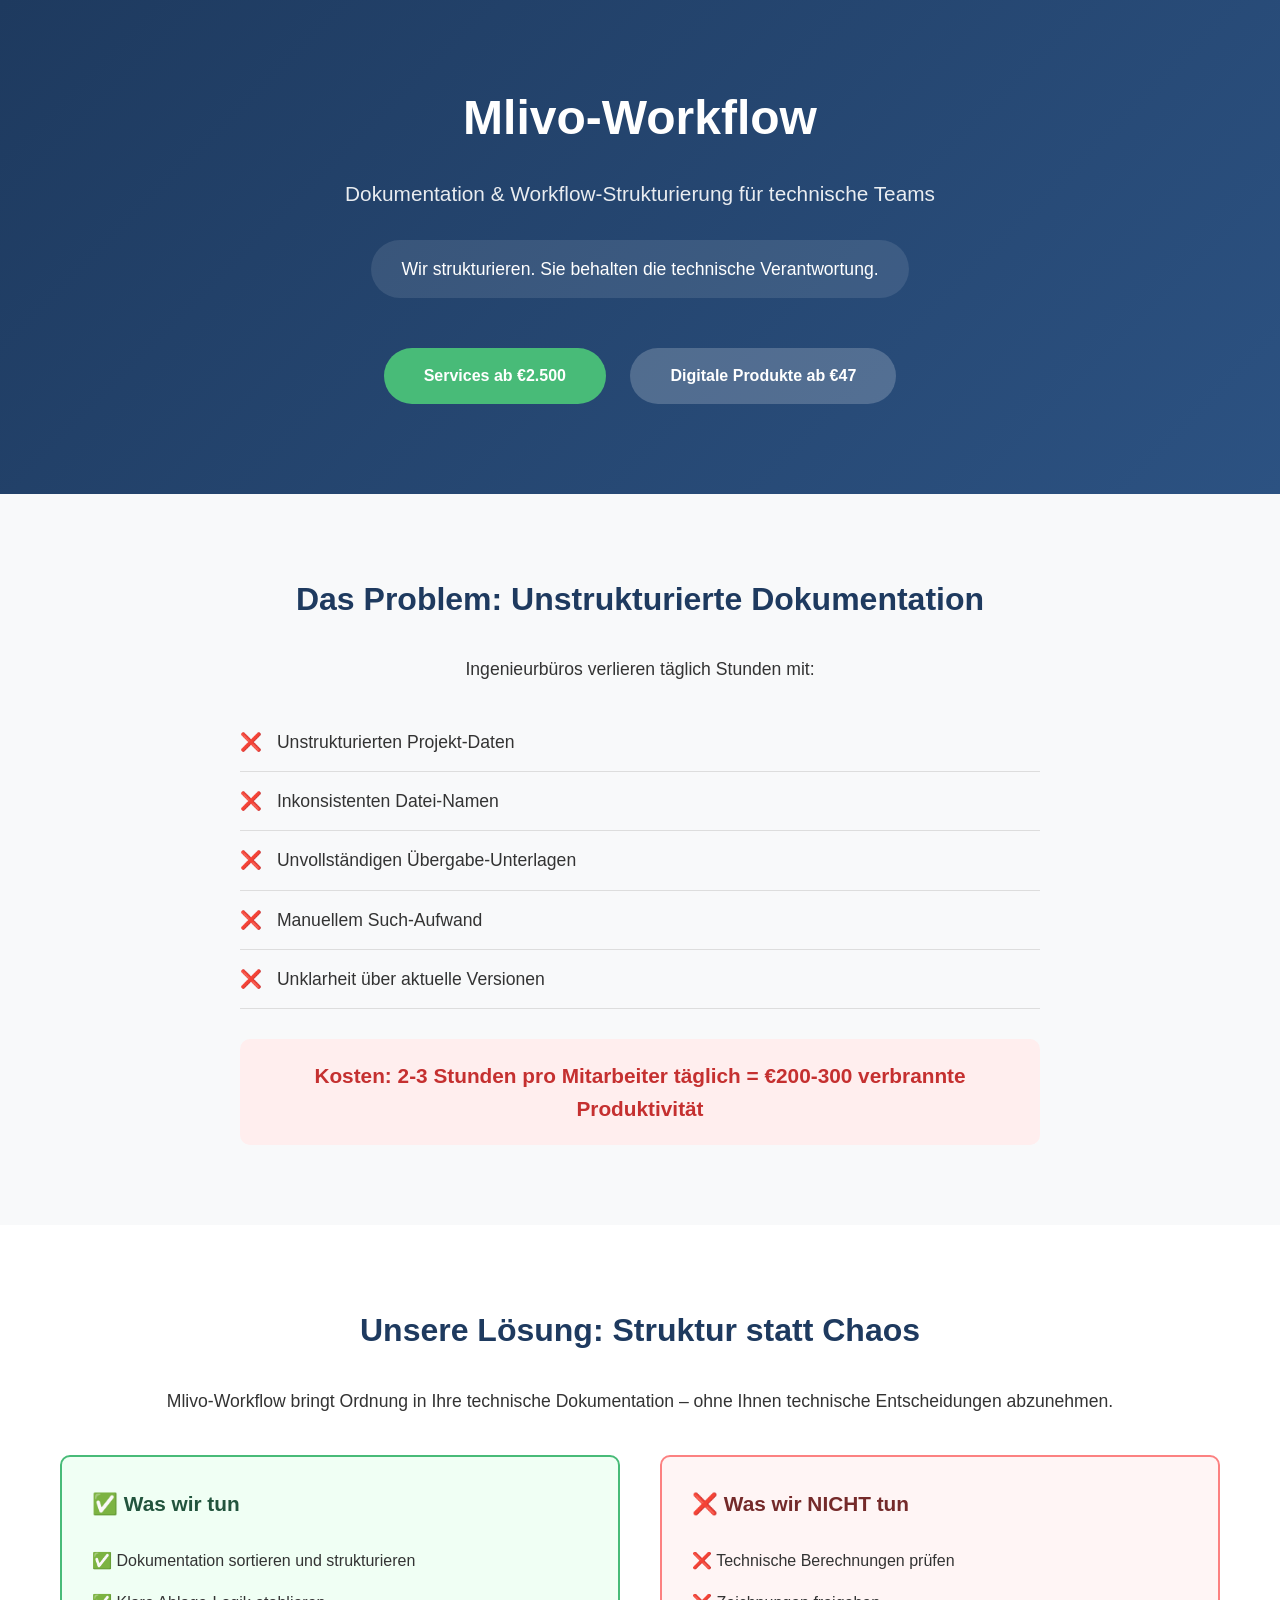
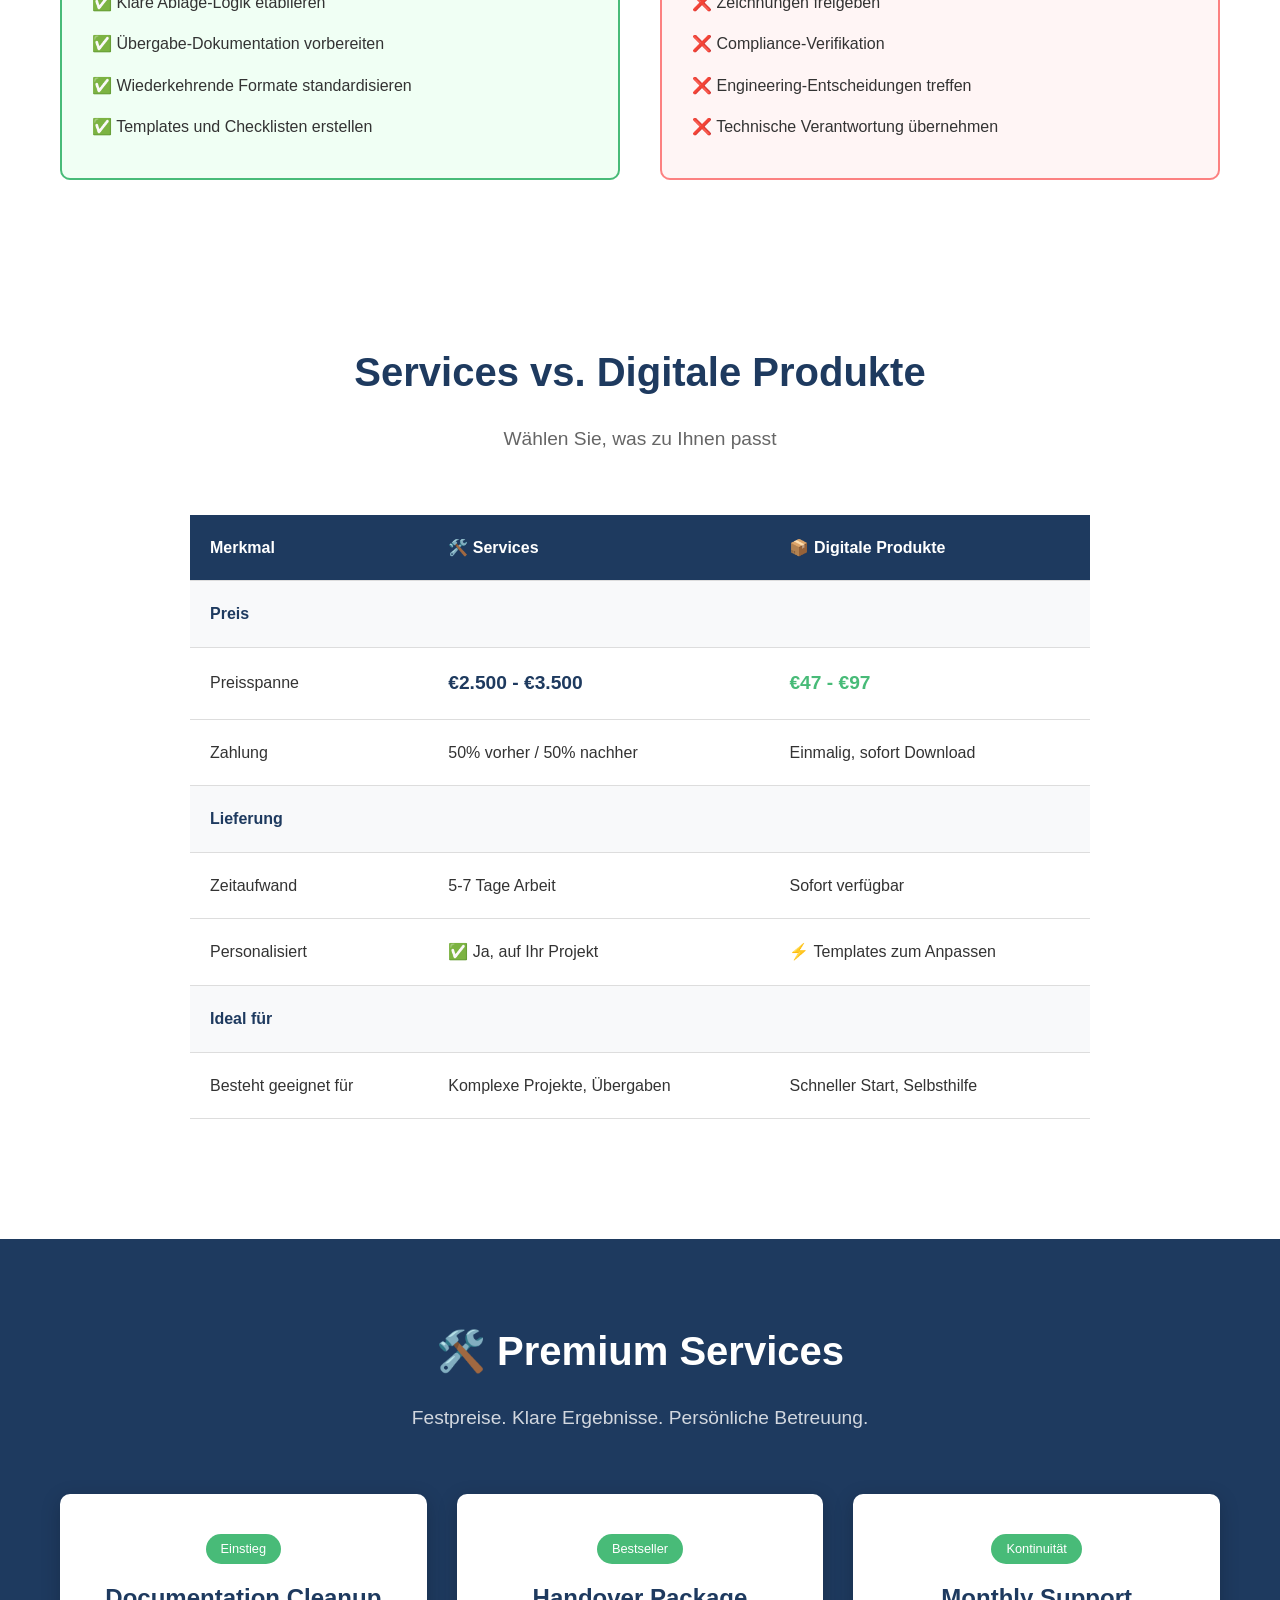
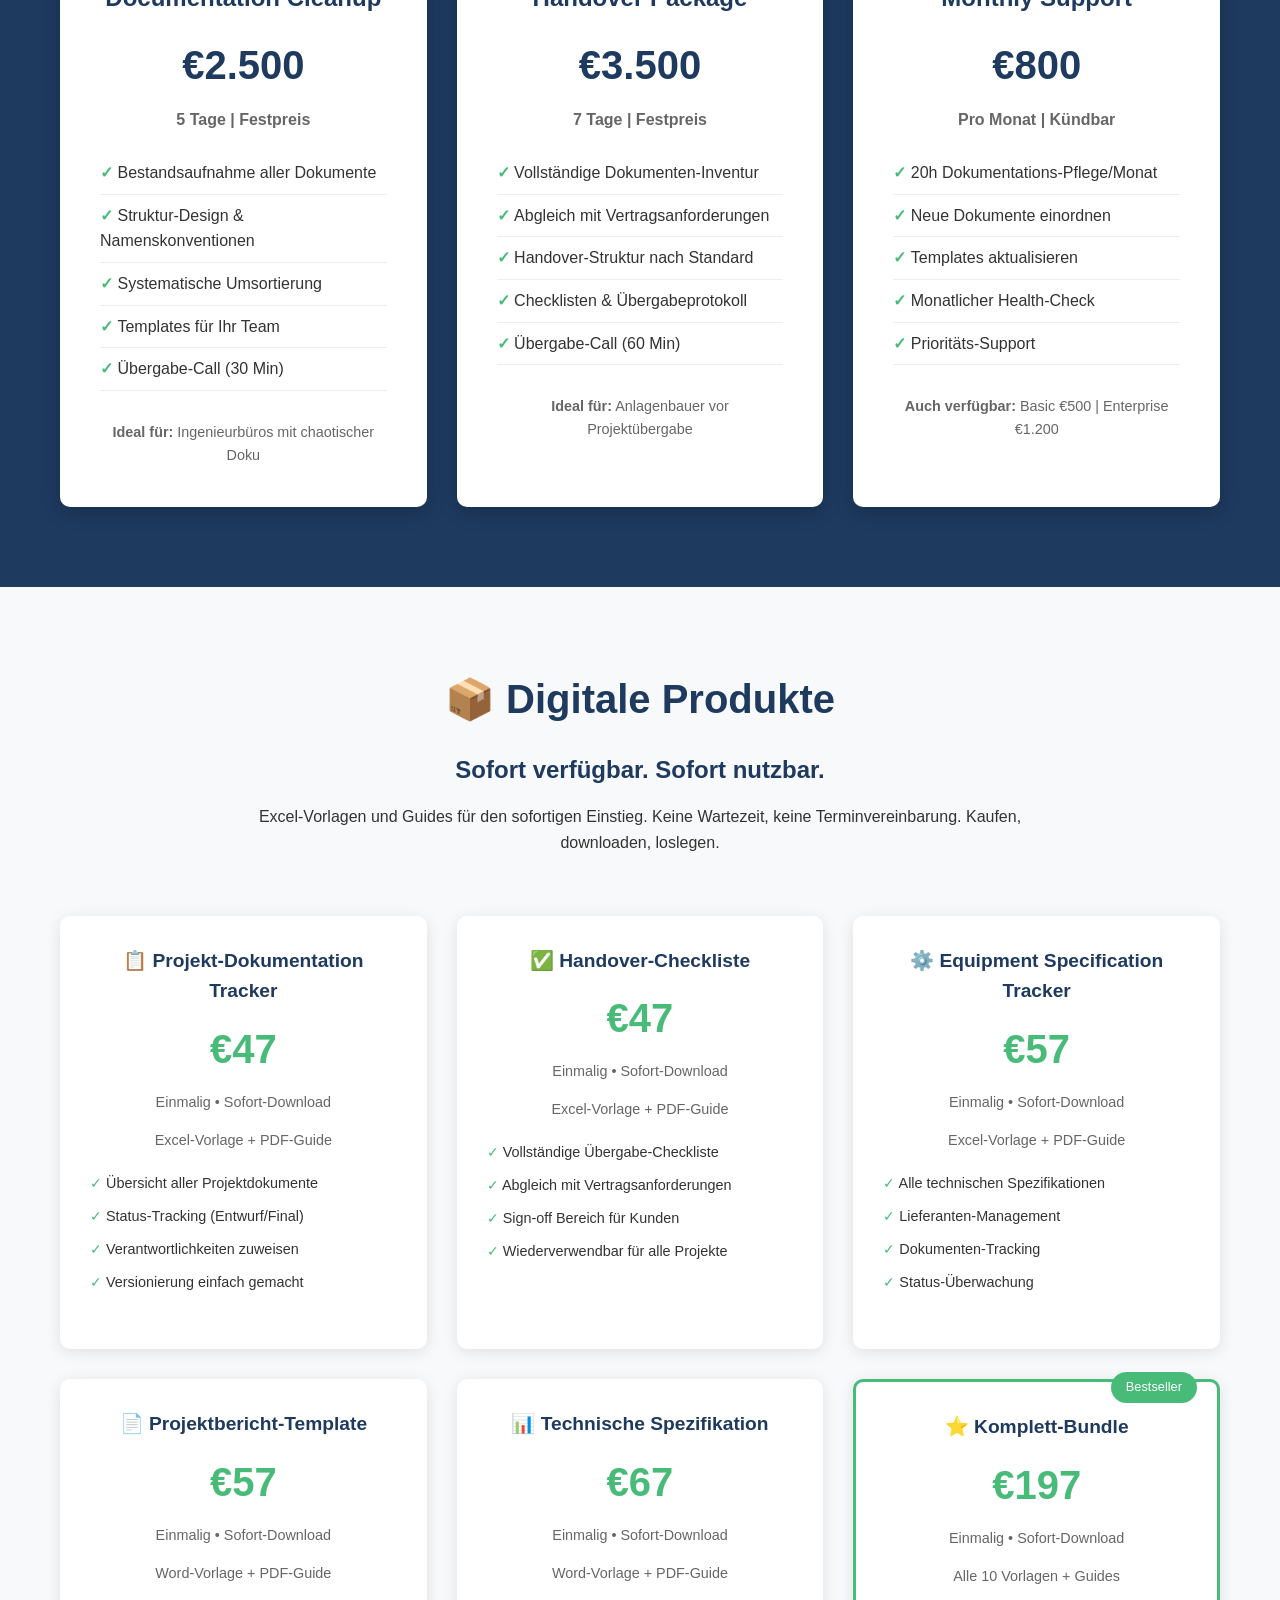
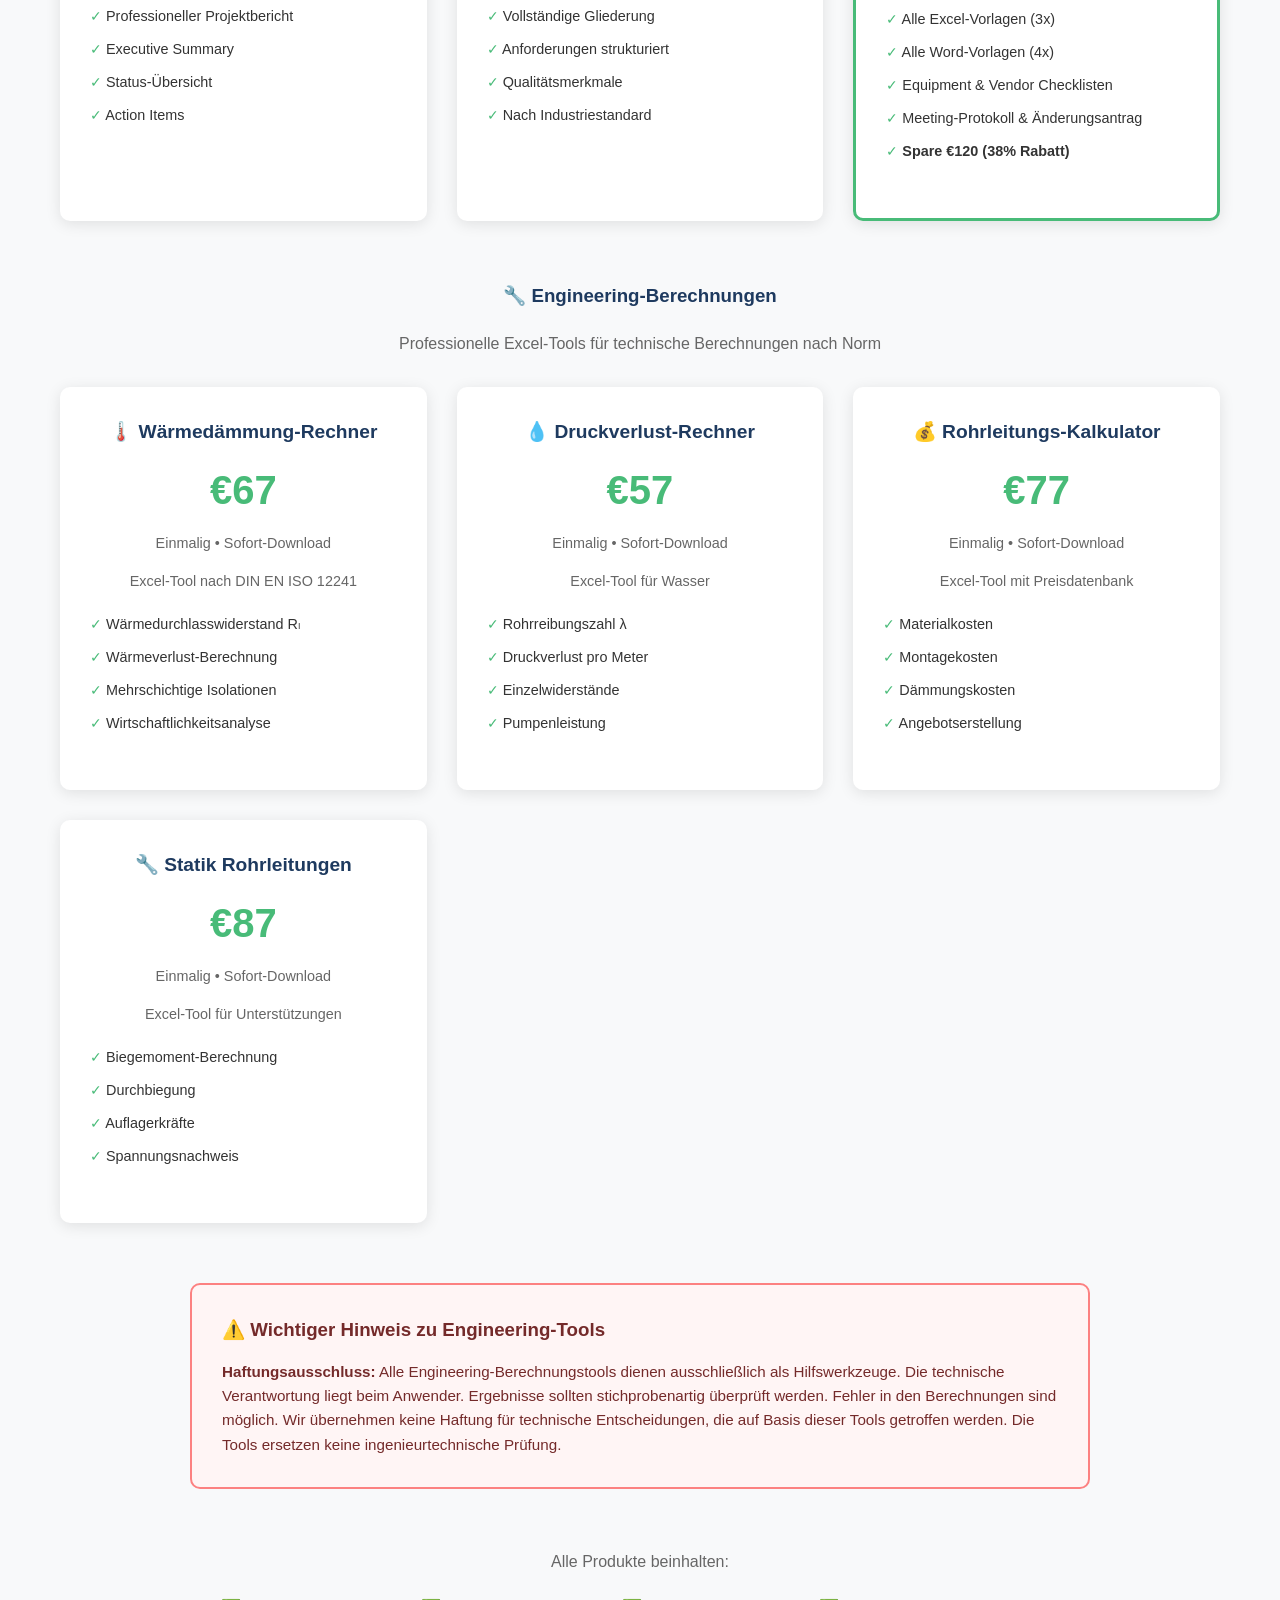
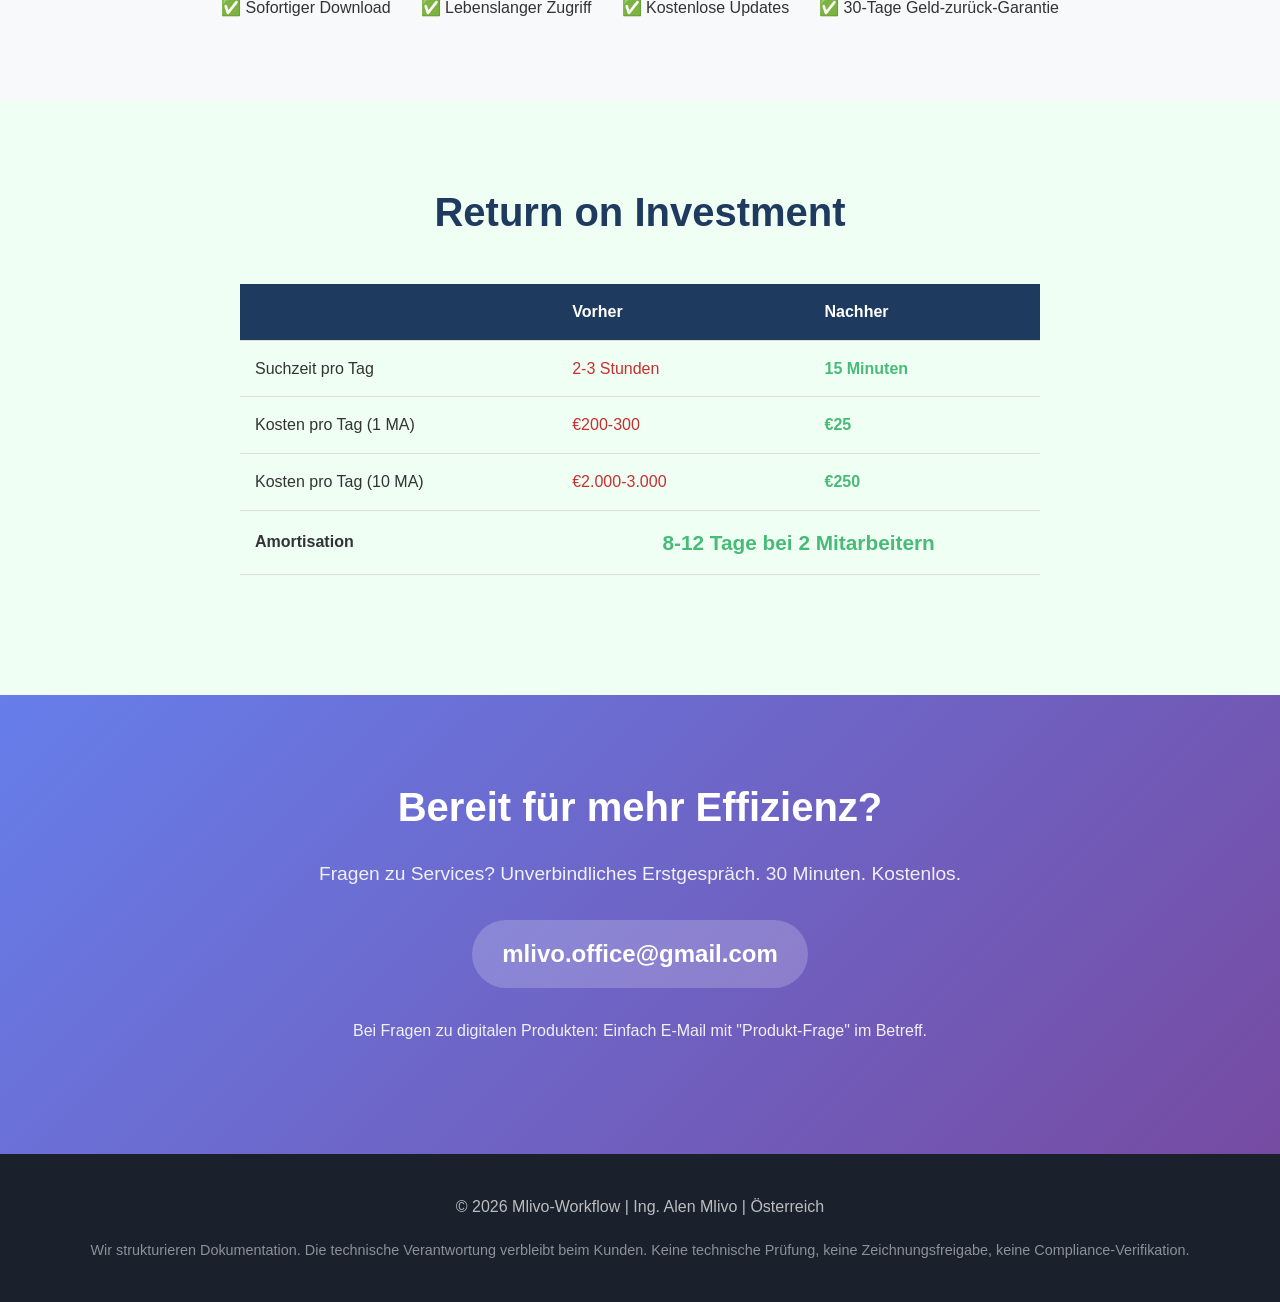
==== commit b641d2b5: "Add new engineering tools to products" ====
--- a/index.html
+++ b/index.html
@@ -433,6 +433,19 @@
                         <li>Montagekosten</li>
                         <li>Dämmungskosten</li>
                         <li>Angebotserstellung</li>
+                    </ul>
+                </div>
+                
+                <div class="product-card">
+                    <h3>🔧 Statik Rohrleitungen</h3>
+                    <div class="price">€87</div>
+                    <div class="price-note">Einmalig • Sofort-Download</div>
+                    <div class="format">Excel-Tool für Unterstützungen</div>
+                    <ul class="features">
+                        <li>Biegemoment-Berechnung</li>
+                        <li>Durchbiegung</li>
+                        <li>Auflagerkräfte</li>
+                        <li>Spannungsnachweis</li>
                     </ul>
                 </div>
             </div>
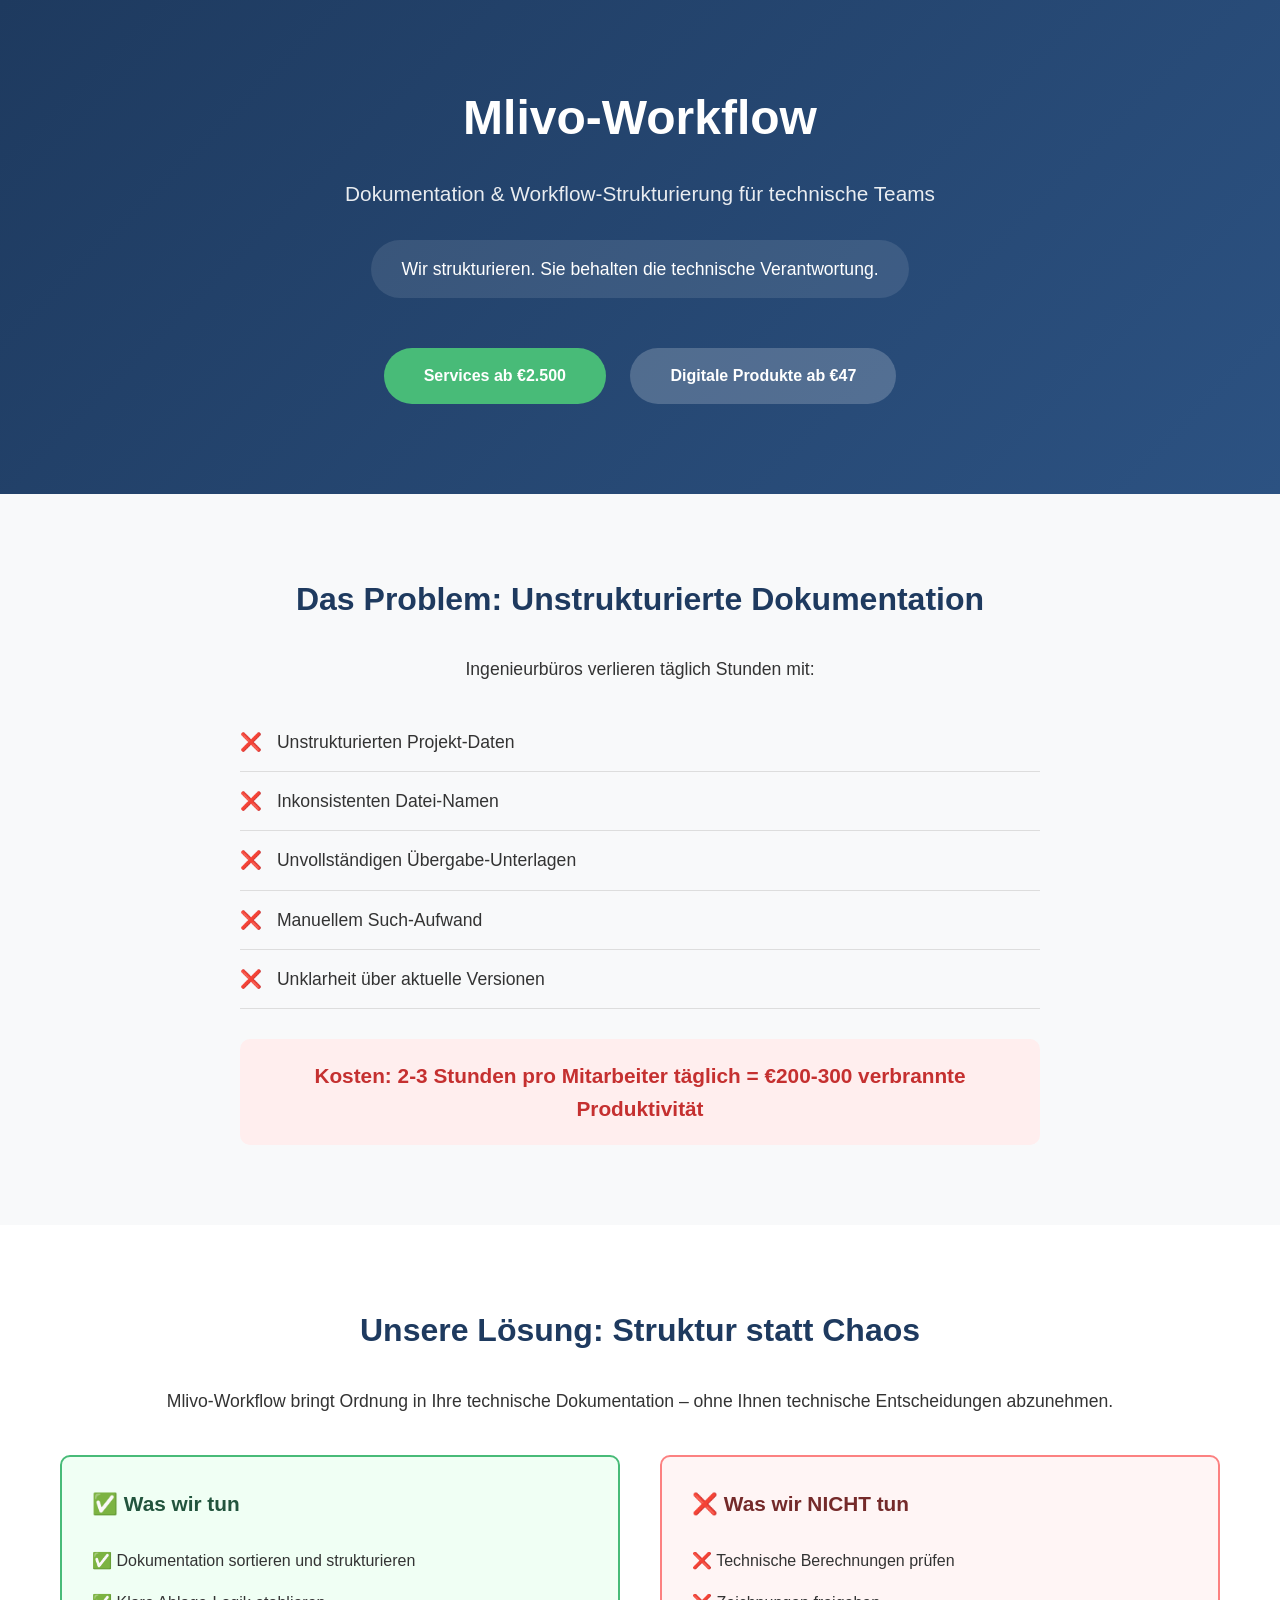
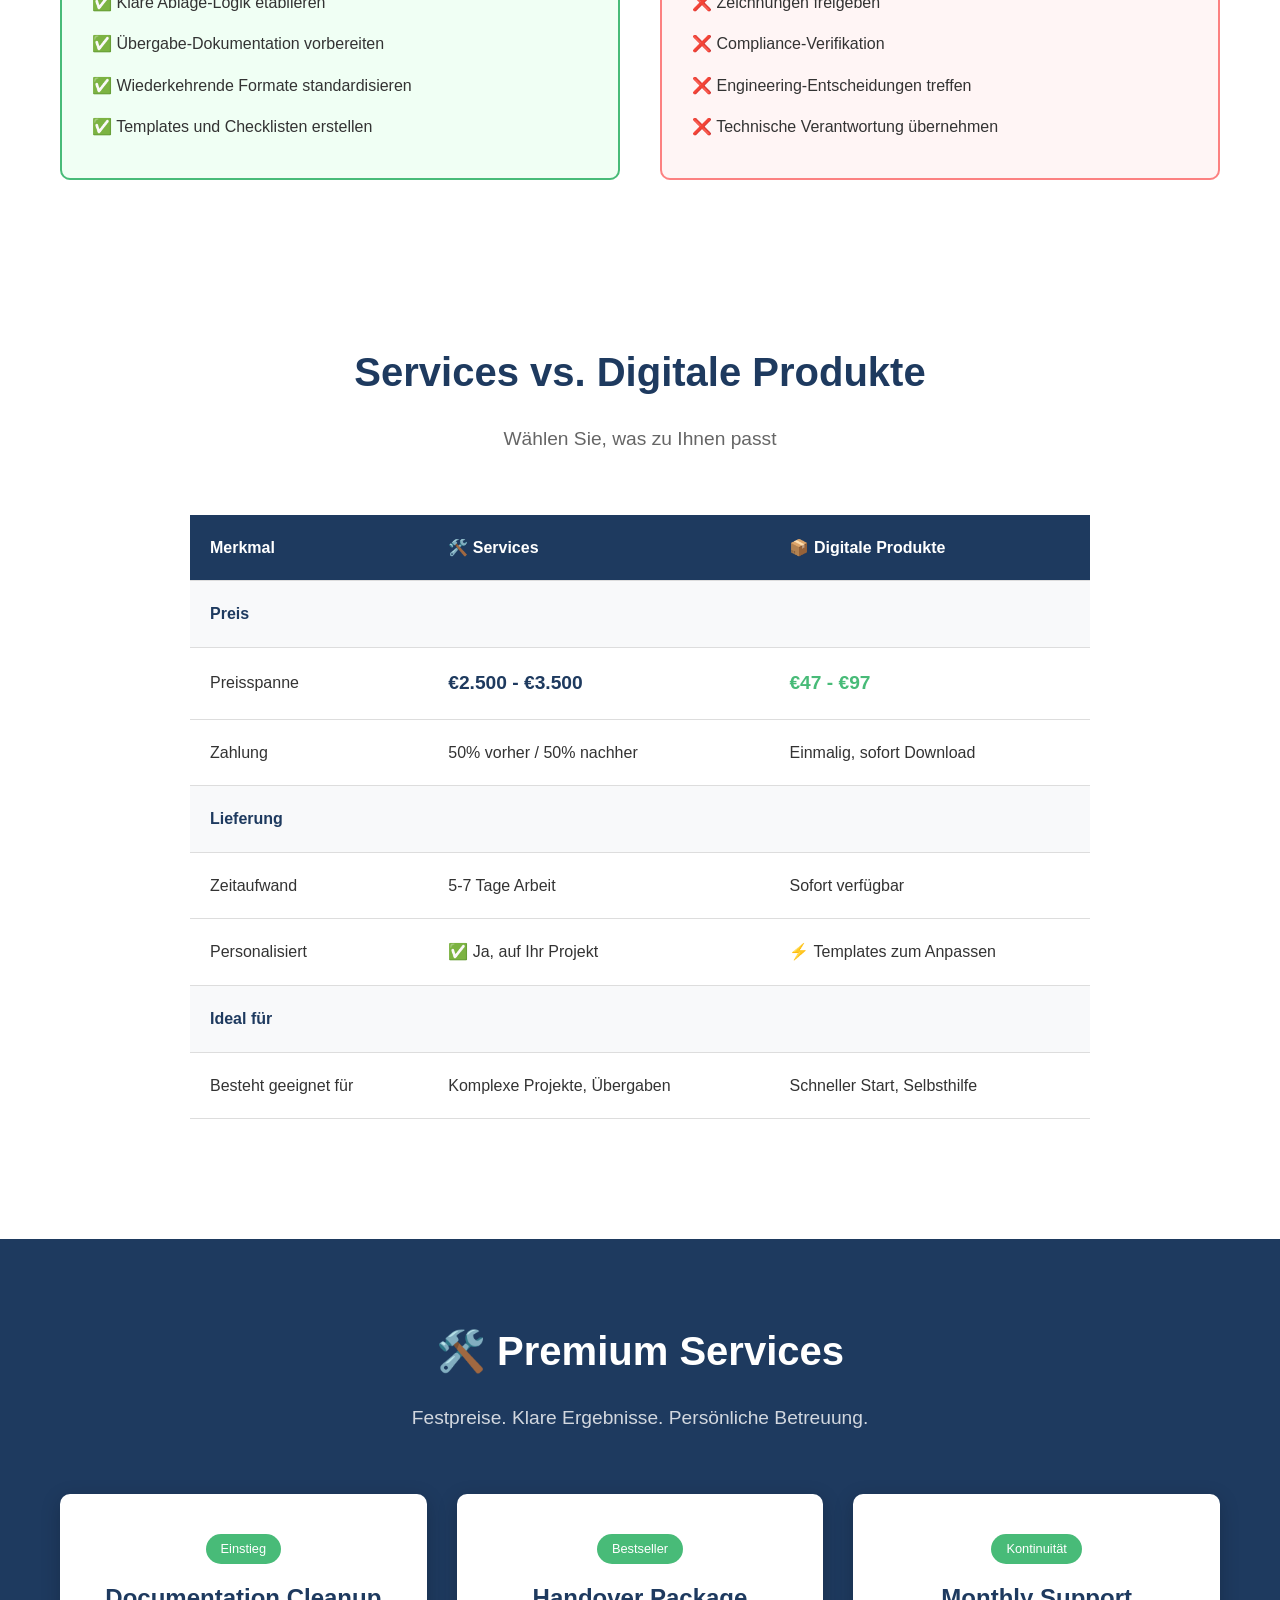
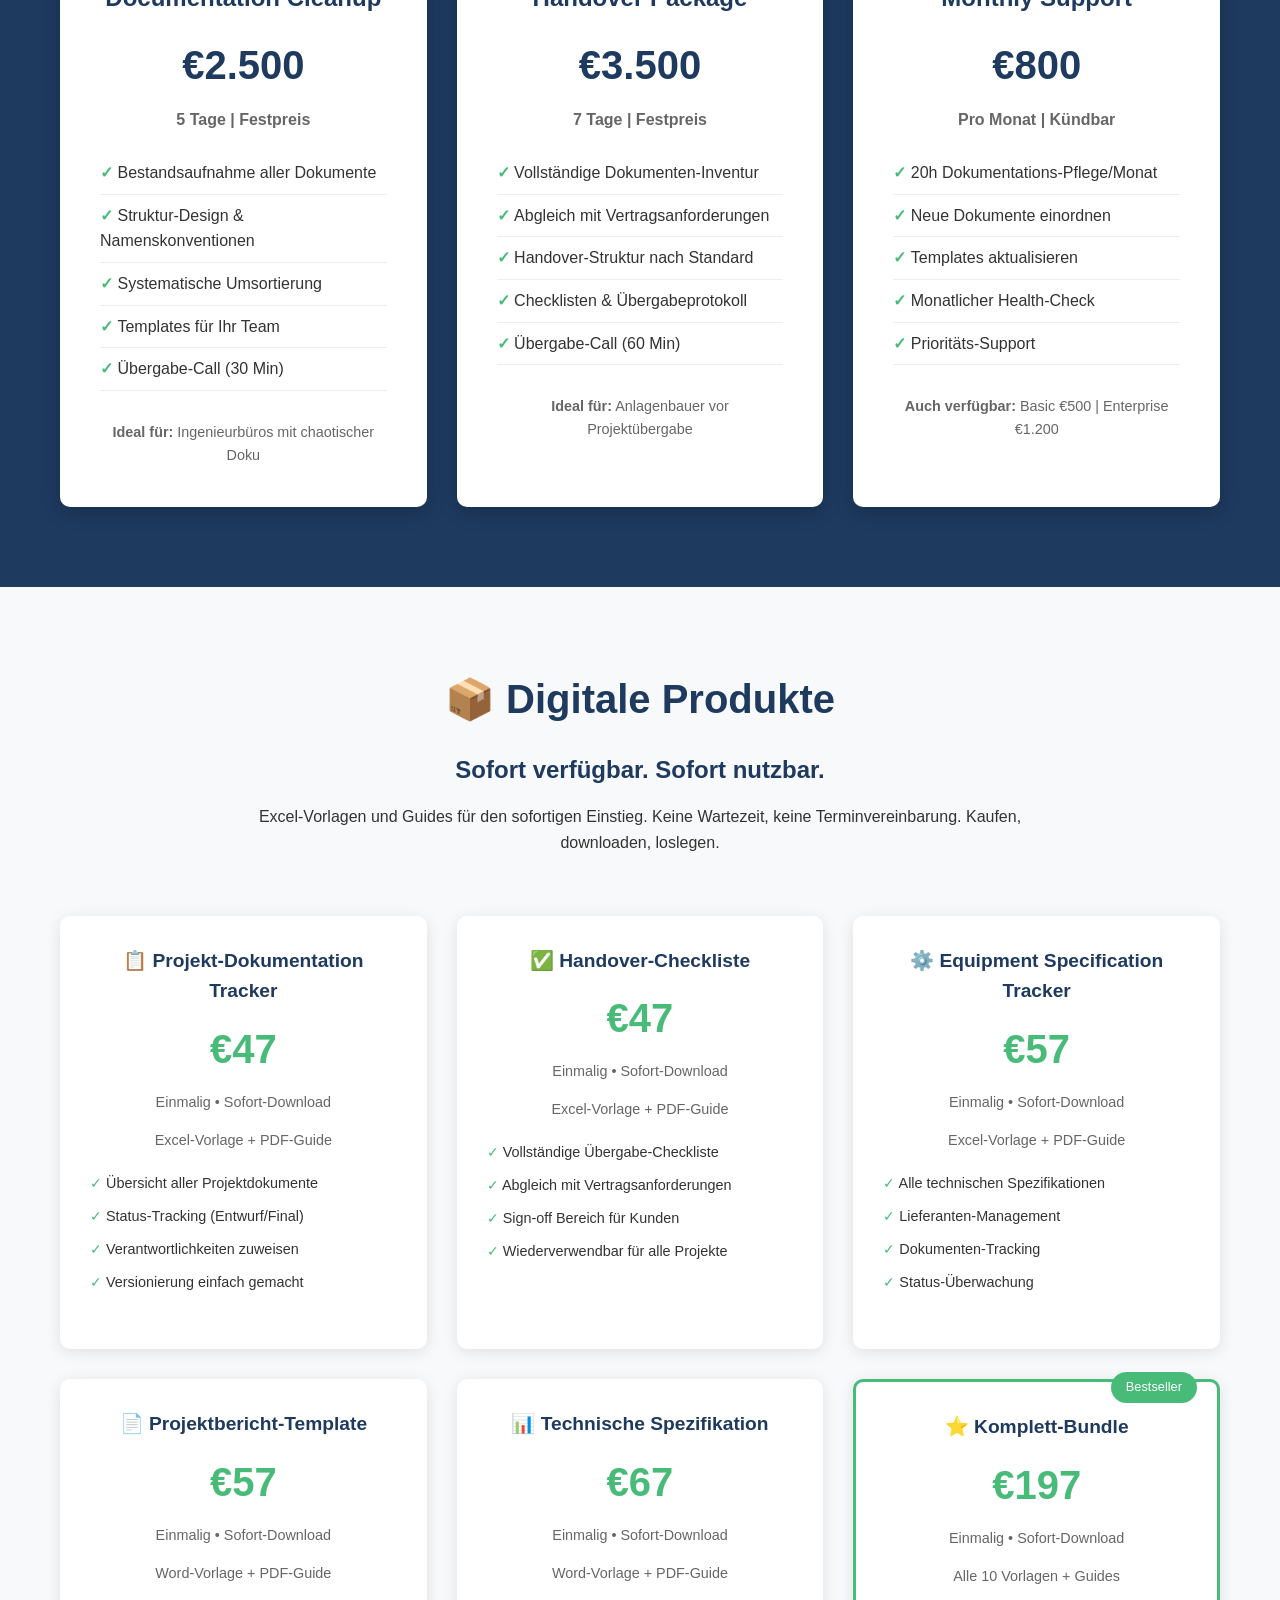
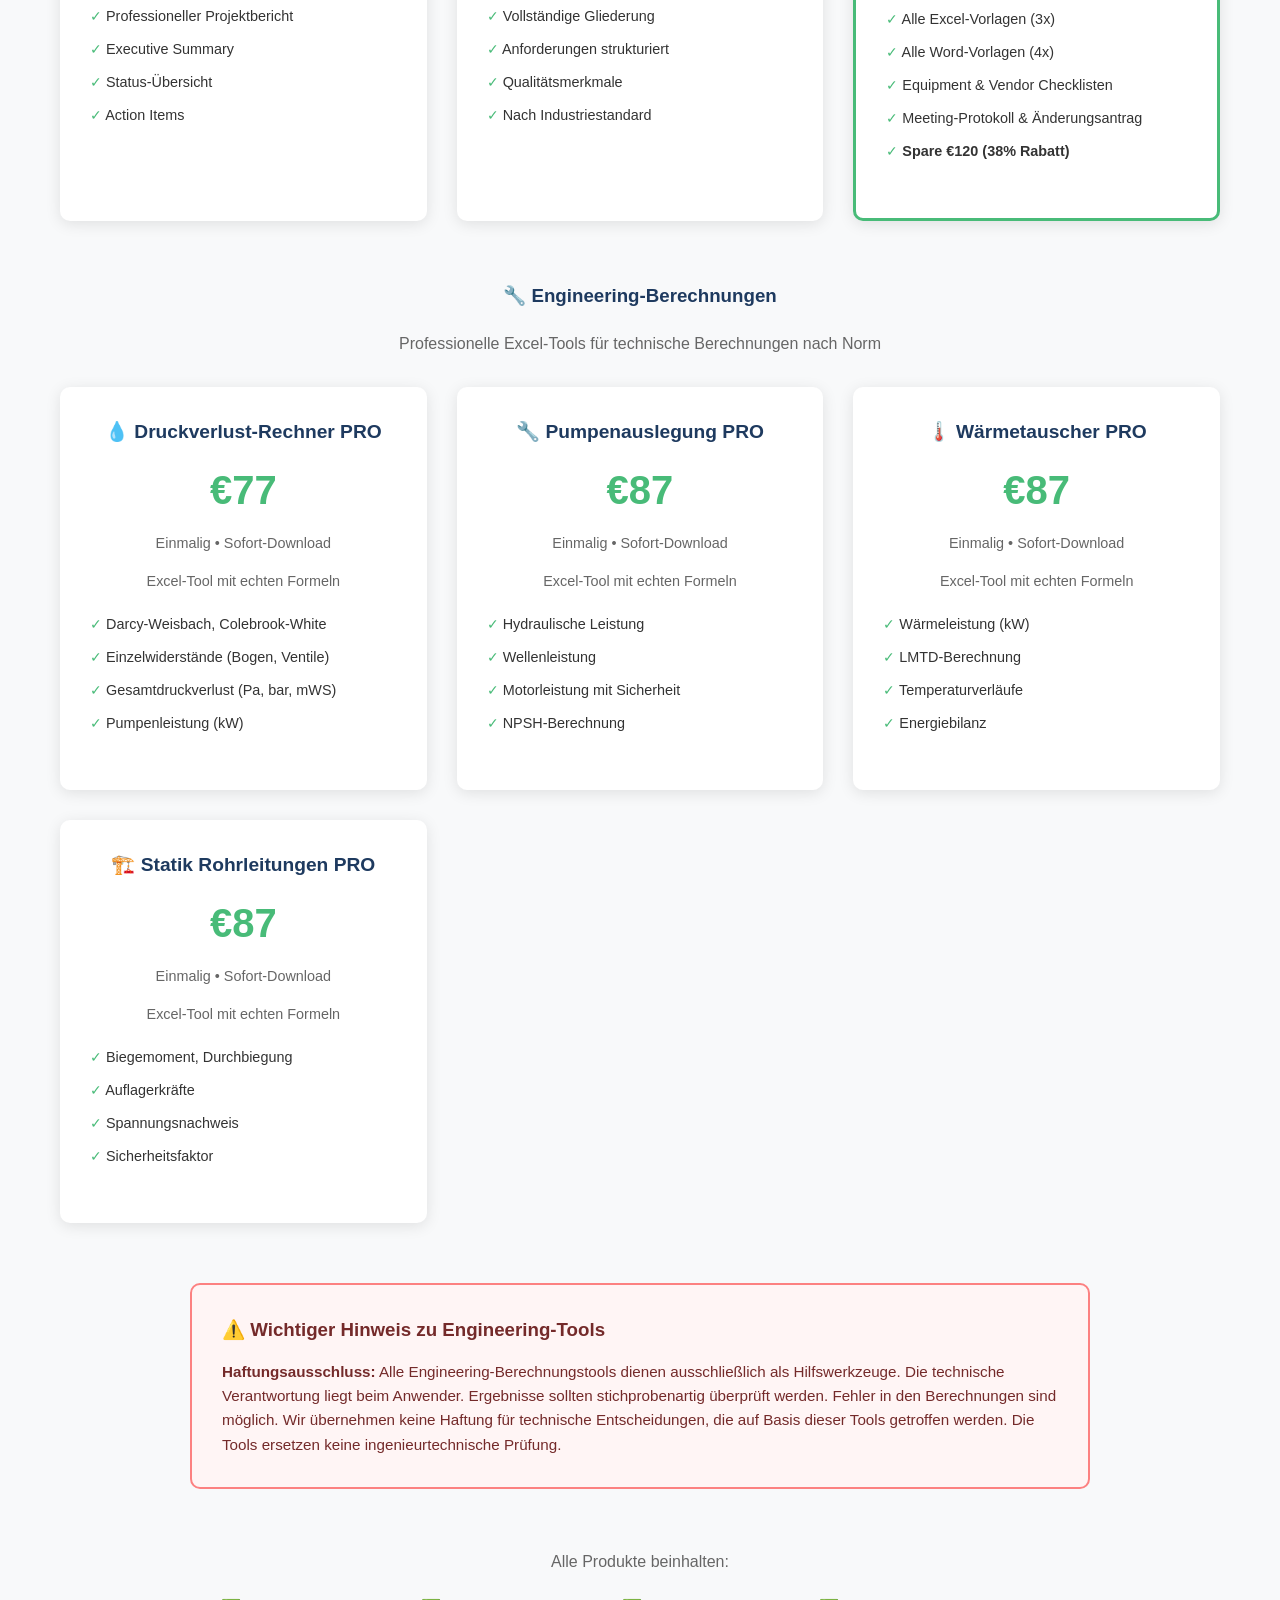
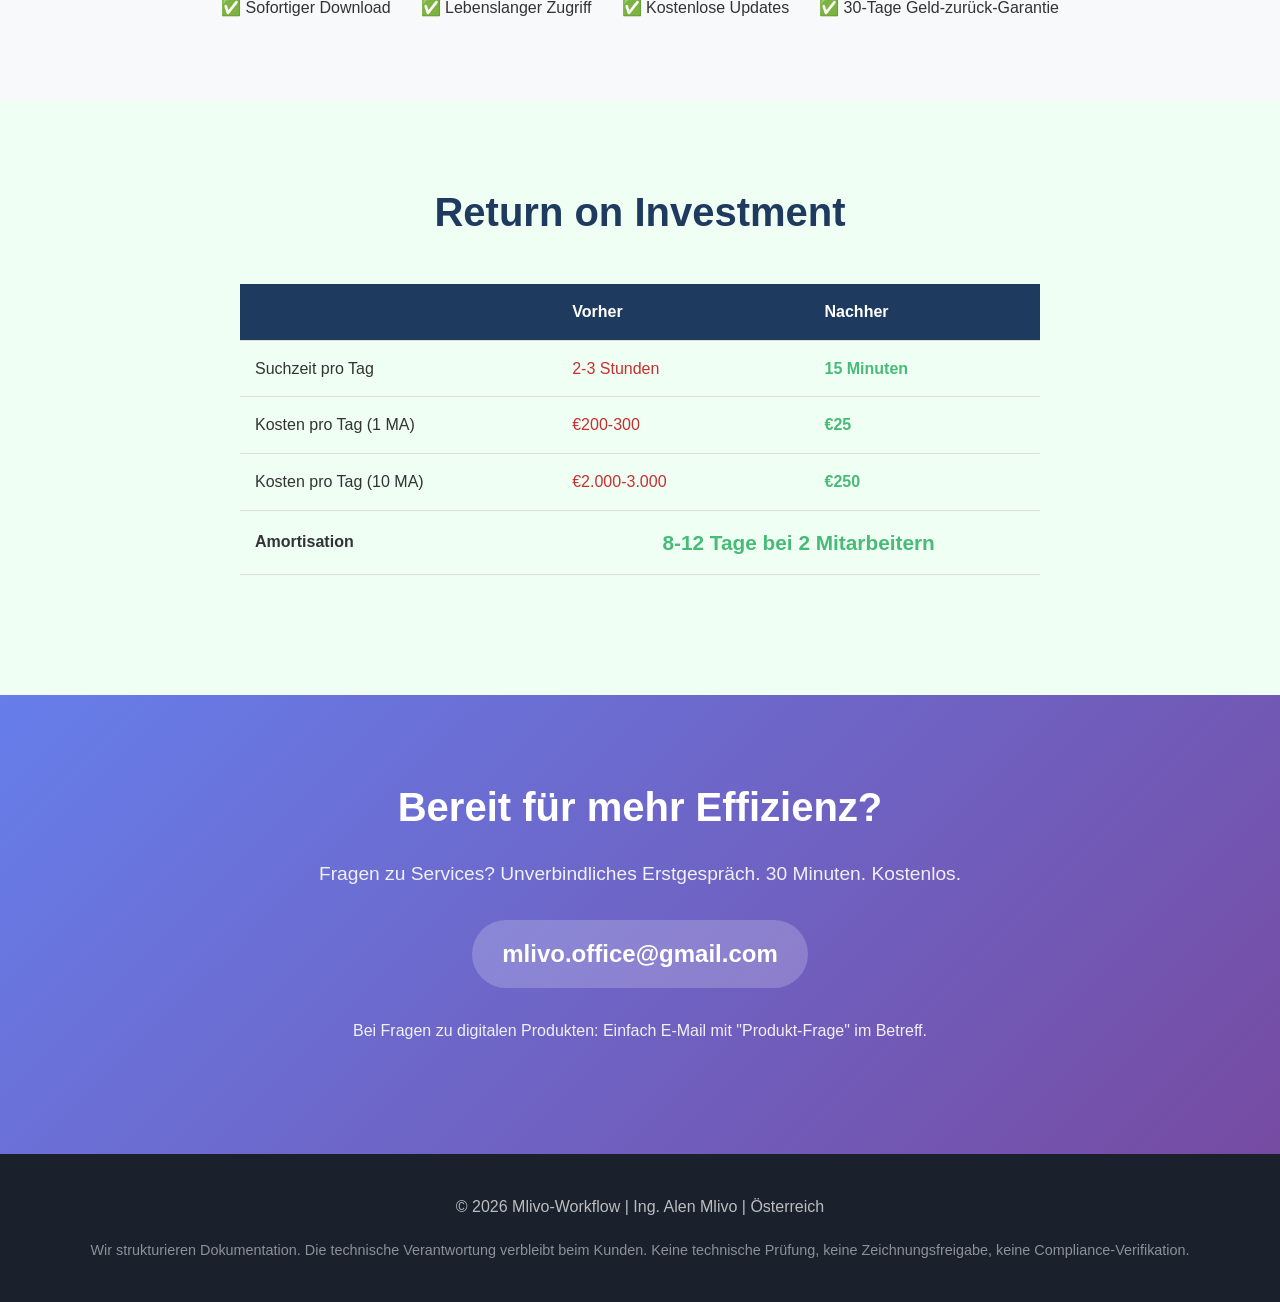
==== commit 53b70e8d: "Update engineering tools with 4 new PRO versions" ====
--- a/index.html
+++ b/index.html
@@ -398,54 +398,54 @@
             
             <div class="products-grid">
                 <div class="product-card">
-                    <h3>🌡️ Wärmedämmung-Rechner</h3>
-                    <div class="price">€67</div>
-                    <div class="price-note">Einmalig • Sofort-Download</div>
-                    <div class="format">Excel-Tool nach DIN EN ISO 12241</div>
-                    <ul class="features">
-                        <li>Wärmedurchlasswiderstand Rₗ</li>
-                        <li>Wärmeverlust-Berechnung</li>
-                        <li>Mehrschichtige Isolationen</li>
-                        <li>Wirtschaftlichkeitsanalyse</li>
-                    </ul>
-                </div>
-                
-                <div class="product-card">
-                    <h3>💧 Druckverlust-Rechner</h3>
-                    <div class="price">€57</div>
-                    <div class="price-note">Einmalig • Sofort-Download</div>
-                    <div class="format">Excel-Tool für Wasser</div>
-                    <ul class="features">
-                        <li>Rohrreibungszahl λ</li>
-                        <li>Druckverlust pro Meter</li>
-                        <li>Einzelwiderstände</li>
-                        <li>Pumpenleistung</li>
-                    </ul>
-                </div>
-                
-                <div class="product-card">
-                    <h3>💰 Rohrleitungs-Kalkulator</h3>
+                    <h3>💧 Druckverlust-Rechner PRO</h3>
                     <div class="price">€77</div>
                     <div class="price-note">Einmalig • Sofort-Download</div>
-                    <div class="format">Excel-Tool mit Preisdatenbank</div>
-                    <ul class="features">
-                        <li>Materialkosten</li>
-                        <li>Montagekosten</li>
-                        <li>Dämmungskosten</li>
-                        <li>Angebotserstellung</li>
-                    </ul>
-                </div>
-                
-                <div class="product-card">
-                    <h3>🔧 Statik Rohrleitungen</h3>
+                    <div class="format">Excel-Tool mit echten Formeln</div>
+                    <ul class="features">
+                        <li>Darcy-Weisbach, Colebrook-White</li>
+                        <li>Einzelwiderstände (Bogen, Ventile)</li>
+                        <li>Gesamtdruckverlust (Pa, bar, mWS)</li>
+                        <li>Pumpenleistung (kW)</li>
+                    </ul>
+                </div>
+                
+                <div class="product-card">
+                    <h3>🔧 Pumpenauslegung PRO</h3>
                     <div class="price">€87</div>
                     <div class="price-note">Einmalig • Sofort-Download</div>
-                    <div class="format">Excel-Tool für Unterstützungen</div>
-                    <ul class="features">
-                        <li>Biegemoment-Berechnung</li>
-                        <li>Durchbiegung</li>
+                    <div class="format">Excel-Tool mit echten Formeln</div>
+                    <ul class="features">
+                        <li>Hydraulische Leistung</li>
+                        <li>Wellenleistung</li>
+                        <li>Motorleistung mit Sicherheit</li>
+                        <li>NPSH-Berechnung</li>
+                    </ul>
+                </div>
+                
+                <div class="product-card">
+                    <h3>🌡️ Wärmetauscher PRO</h3>
+                    <div class="price">€87</div>
+                    <div class="price-note">Einmalig • Sofort-Download</div>
+                    <div class="format">Excel-Tool mit echten Formeln</div>
+                    <ul class="features">
+                        <li>Wärmeleistung (kW)</li>
+                        <li>LMTD-Berechnung</li>
+                        <li>Temperaturverläufe</li>
+                        <li>Energiebilanz</li>
+                    </ul>
+                </div>
+                
+                <div class="product-card">
+                    <h3>🏗️ Statik Rohrleitungen PRO</h3>
+                    <div class="price">€87</div>
+                    <div class="price-note">Einmalig • Sofort-Download</div>
+                    <div class="format">Excel-Tool mit echten Formeln</div>
+                    <ul class="features">
+                        <li>Biegemoment, Durchbiegung</li>
                         <li>Auflagerkräfte</li>
                         <li>Spannungsnachweis</li>
+                        <li>Sicherheitsfaktor</li>
                     </ul>
                 </div>
             </div>
